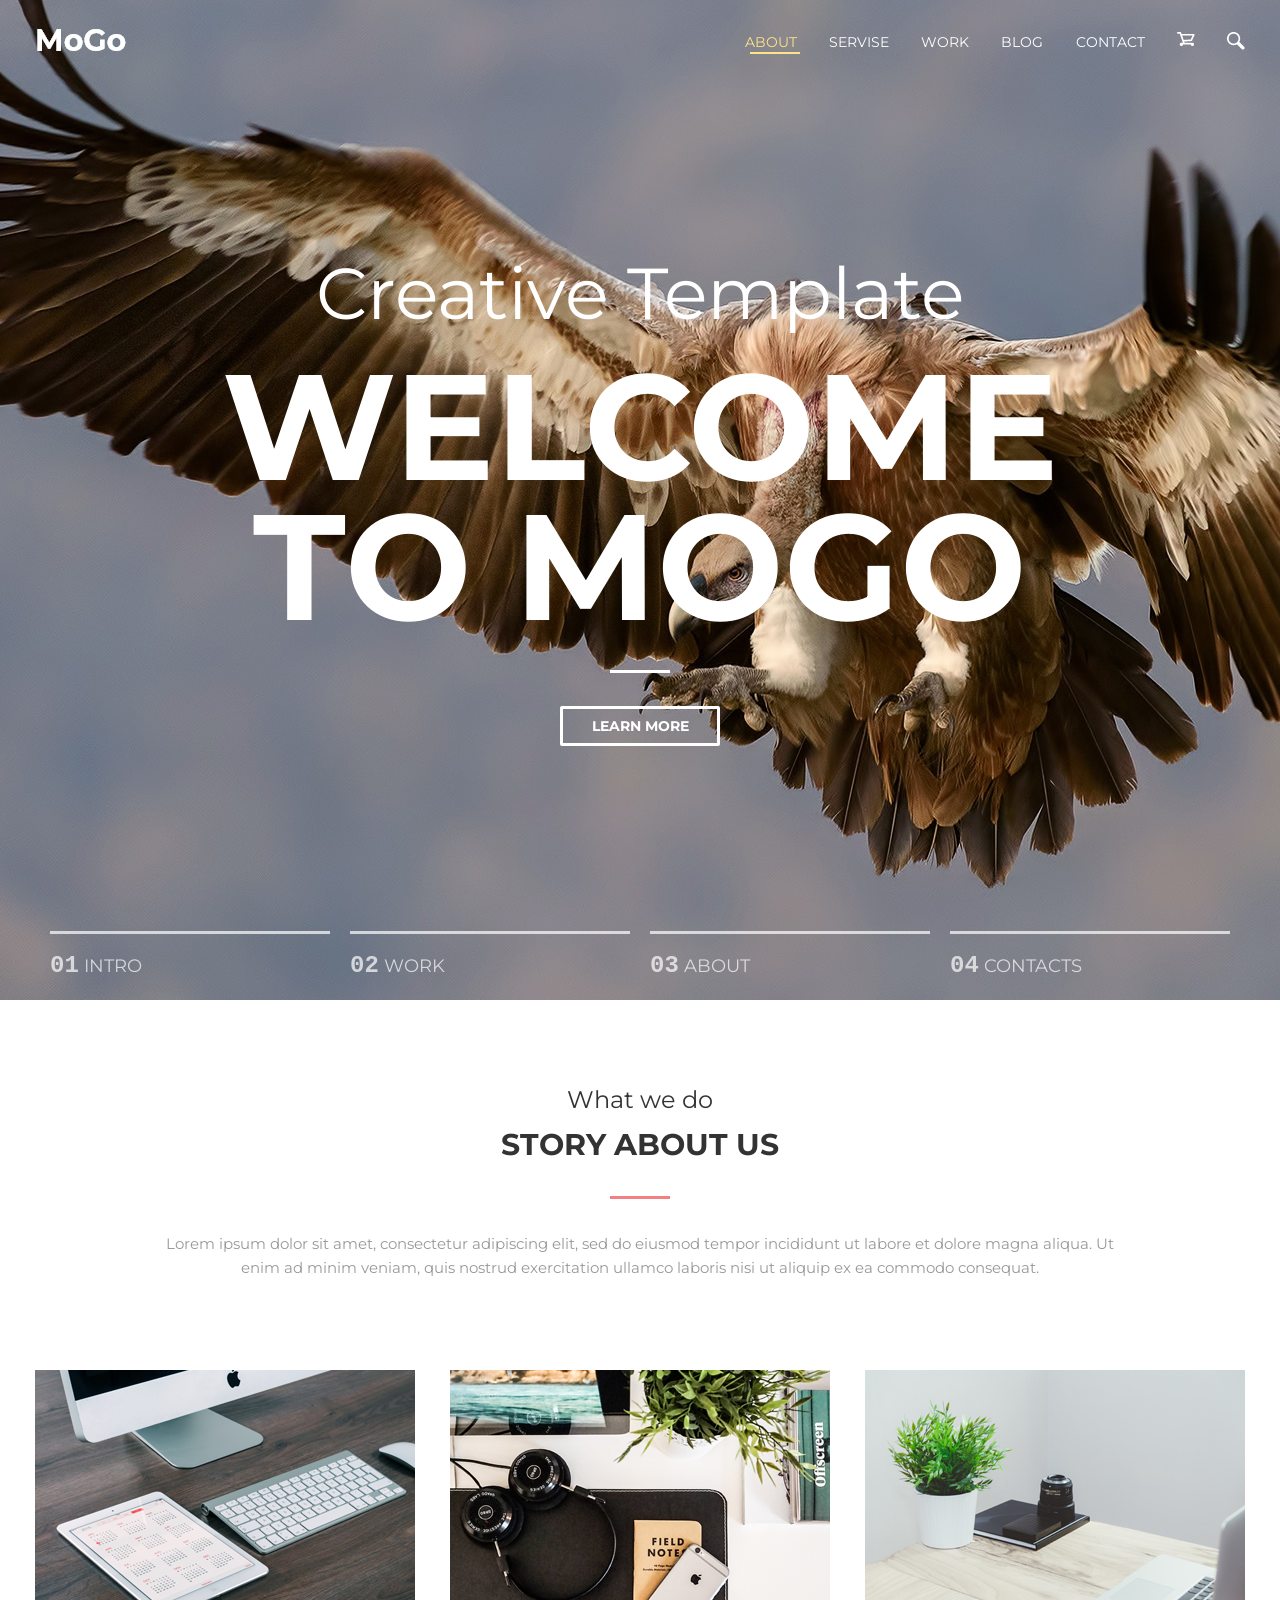
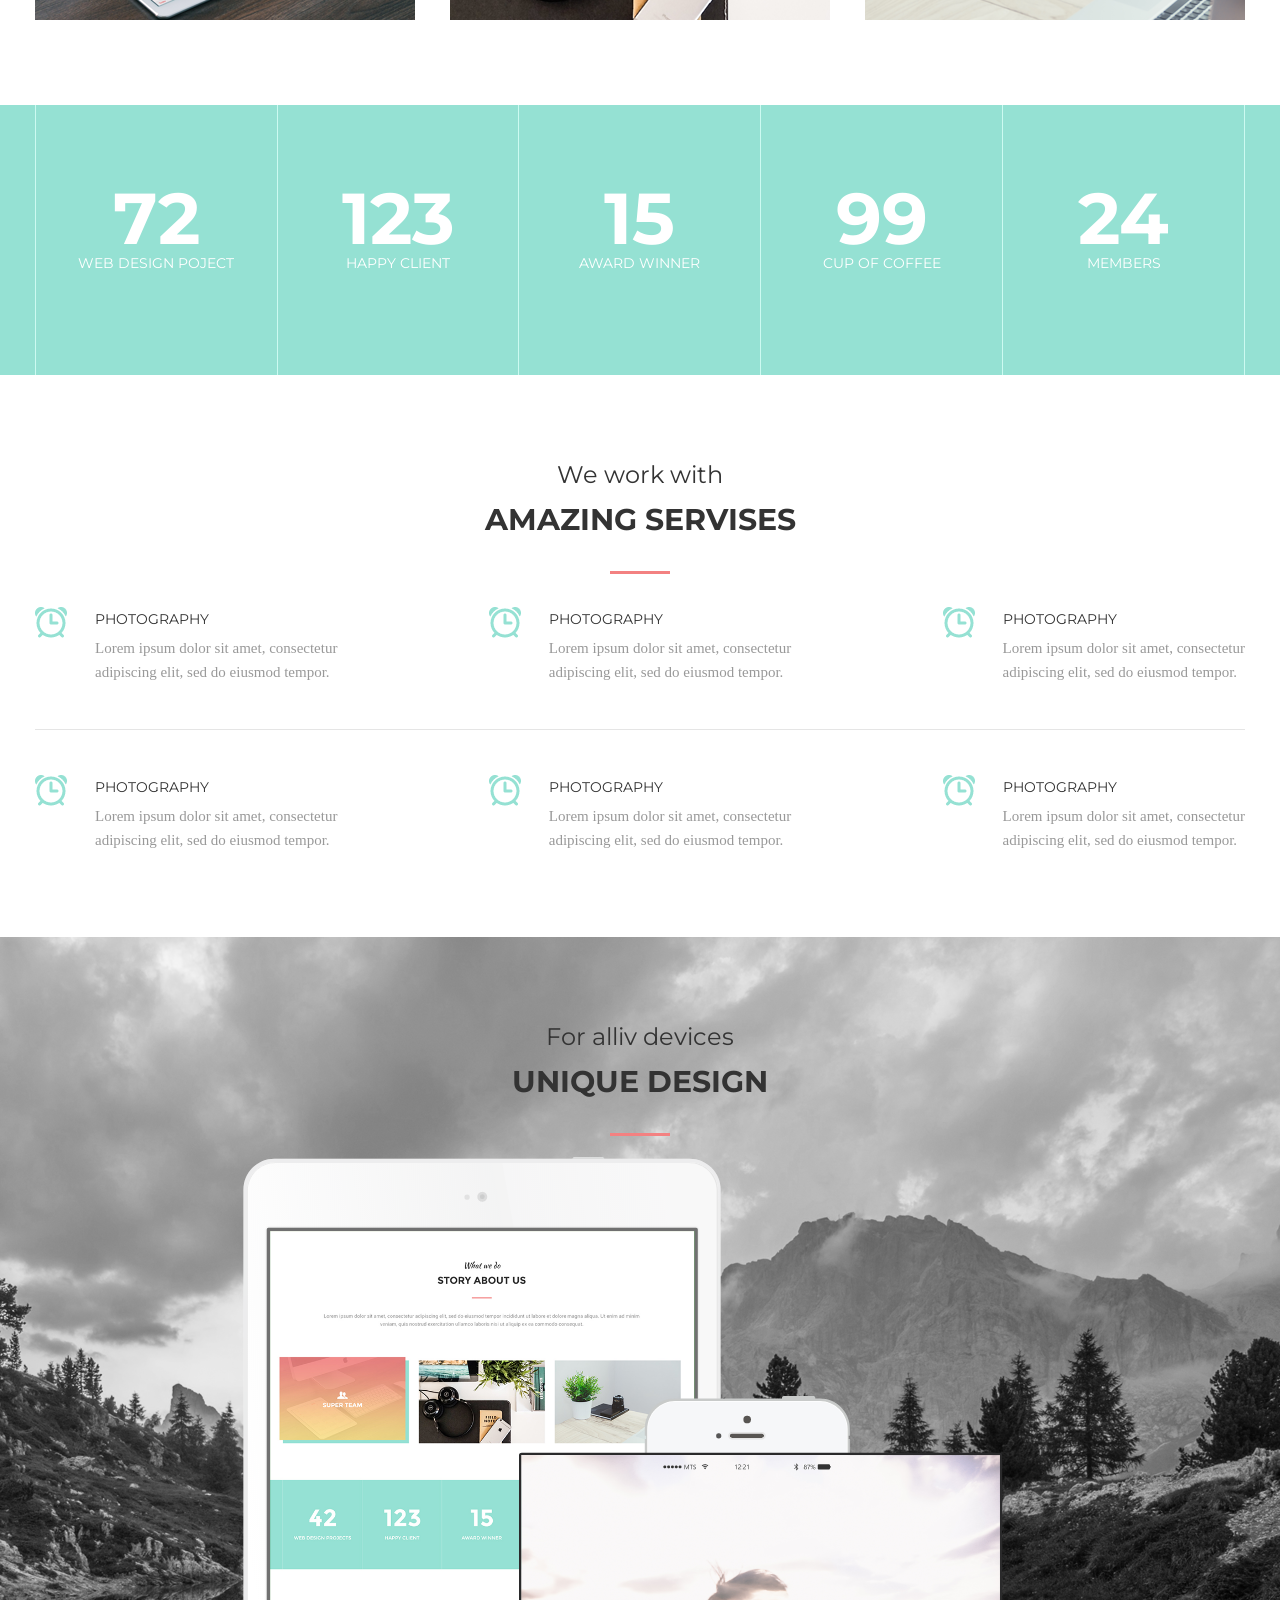
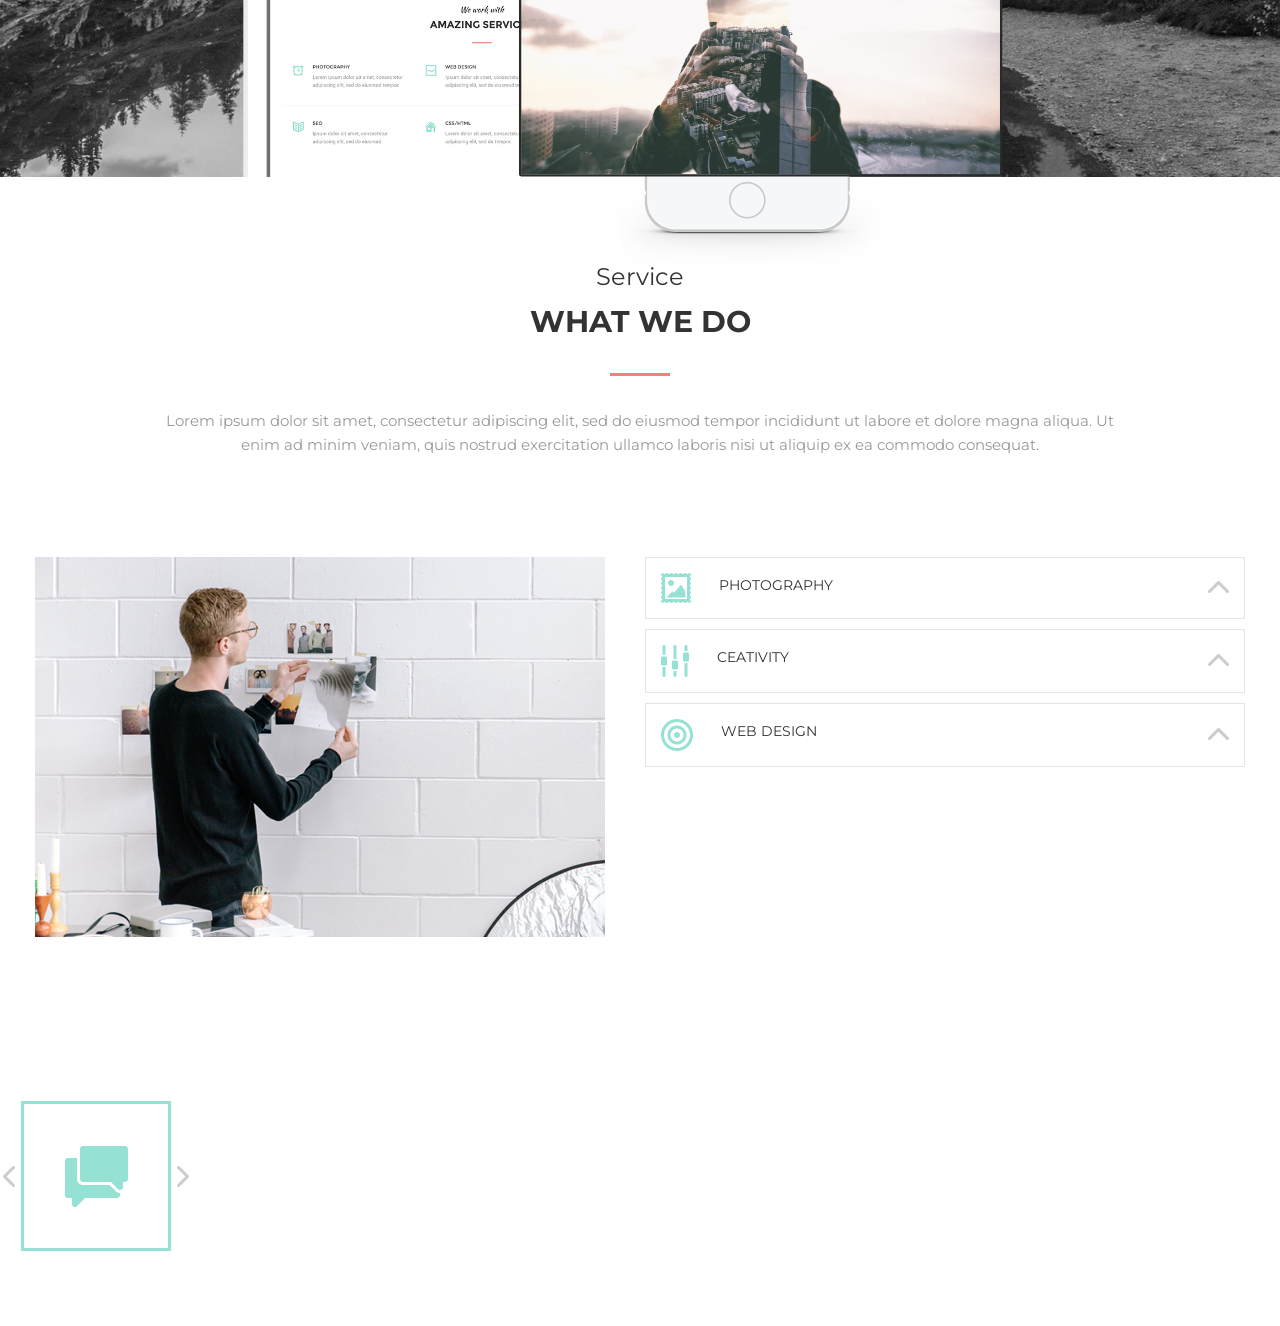
==== index.html @ 5d53e72b "service, quote" ====
<!DOCTYPE html>
<html lang="en">
<head>
    <meta charset="UTF-8">
    <meta http-equiv="X-UA-Compatible" content="IE=edge">
    <meta name="viewport" content="width=device-width, initial-scale=1.0">
    <link rel="preconnect" href="https://fonts.googleapis.com">
    <link rel="preconnect" href="https://fonts.gstatic.com" crossorigin>
    <link href="https://fonts.googleapis.com/css2?family=Kaushan+Script&family=Montserrat:wght@400;500;700&family=Roboto&display=swap" rel="stylesheet">
    <link rel="stylesheet" href=".//css/style.css">
    <title>MoGo</title>
</head>
<body>
    <div class="welcome">
        <header class="welcome__header">
            <div class="welcome__logo"><img src=".//img/MoGo.png" alt="logo"></div>
                <nav class="welcome__nav">
                    <ul class="welcome__nav-list">
                        <li><a class="list-item list-item_activ" href="#">About</a></li>
                        <li><a class="list-item list-item_hover" href="#">Servise</a></li>
                        <li><a class="list-item list-item_hover" href="#">Work</a></li>
                        <li><a class="list-item list-item_hover" href="#">Blog</a></li>
                        <li><a class="list-item list-item_hover" href="#">contact</a></li>
                        <li class="list-item list-item_hover"><a href="#"><img src=".//img/SHOPPING CART.png" alt=""></a></li>
                        <li class="list-item list-item_hover"><a href="#"><img src=".//img/MAGNIFYING GLASS.png" alt=""></a></li>
                    </ul>    
                 </nav>
        </header>
        <div class="welcome__center-item">
            <h1 class="welcome-header welcome-header_lil">Creative Template</h1>
            <h2 class="welcome-header welcome-header_big">Welcome<br> To MoGo</h2>
            <div class="strip"></div>
            <button class="welcome__button">Learn More</button>
        </div>
        <div class="welcome__menu">
            <div class="welcome__menu-item">
                <div class="welcome__menu-inner"><div class="welcome__menu_activ"></div></div>
                <p class="welcome-text"><samp>01</samp> intro</p>
            </div>
            <div class="welcome__menu-item">
                <div class="welcome__menu-inner"><div class="welcome__menu_activ"></div></div>
                <p class="welcome-text"><samp>02</samp> work</p>
            </div>
            <div class="welcome__menu-item">
                <div class="welcome__menu-inner"><div class="welcome__menu_activ"></div></div>
                <p class="welcome-text"><samp>03</samp> about</p>
            </div>
            <div class="welcome__menu-item">
                <div class="welcome__menu-inner"><div class="welcome__menu_activ"></div></div>
                <p class="welcome-text"><samp>04</samp> contacts</p>
            </div>
    
        </div>
    </div>

    <main class="main">
        <div class="main__container">
            <div class="main__item">
                <div class="main__heading">
                    <h3 class="main__heading-small">What we do</h3>
                    <h4 class="main__heading-big">Story About us</h4>
                    <div class="strip main__heading-strip"></div>
                    <p class="main__heading-text">Lorem ipsum dolor sit amet, consectetur adipiscing elit, sed do eiusmod tempor incididunt ut labore et dolore magna aliqua. Ut enim ad minim
                         veniam, quis nostrud exercitation ullamco laboris nisi ut aliquip ex ea commodo consequat. </p>
                </div>

                <div class="main__team">
                    <div class="main__team-fone">
                        <div class="main_team-img">
                            <img src=".//img/Rectangle 6.png" alt="">
                            <div class="main_team-inner">
                                <img src=".//img/USERS.png" alt="">
                                <p class="main_team-text">super team</p>
                            </div>
                        </div>
                    </div>
                    <div class="main__team-fone">
                        <div class="main_team-img">
                            <img src=".//img/2.png" alt="">
                            <div class="main_team-inner">
                                <img src=".//img/USERS.png" alt="">
                                <p class="main_team-text">super team</p>
                            </div>
                        </div>
                    </div>
                    <div class="main__team-fone">
                        <div class="main_team-img">
                            <img src=".//img/3.png" alt="">
                            <div class="main_team-inner">
                                <img src=".//img/USERS.png" alt="">
                                <p class="main_team-text">super team</p>
                            </div>
                        </div>
                    </div>
                </div>
            </div><!-- main__item --> 
        </div><!-- main__container --> 

        <div class="main__numbers">
            <div class="main__container main__container_size-p">
                <div class="main__item-num">
                    <div class="main__item-inner">
                        <p class="main__item-text"><span>72</span><br>
                            Web design poject
                        </p>
                    </div>
                    <div class="main__item-inner">
                        <p class="main__item-text"><span>123</span><br>
                            HAPPY CLIENT
                        </p>
                    </div>
                    <div class="main__item-inner">
                        <p class="main__item-text"><span>15</span><br>
                            AWARD WINNER
                        </p>
                    </div>
                    <div class="main__item-inner">
                        <p class="main__item-text"><span>99</span><br>
                            CUP OF COFFEE
                        </p>
                    </div>
                    <div class="main__item-inner">
                        <p class="main__item-text"><span>24</span><br>
                            MEMBERS
                        </p>
                    </div>
                </div>
            </div><!-- main__container -->
        </div><!-- main__numbers -->

        <div class="main__container">
            <div class="main__item">
                <div class="main__heading">
                    <h3 class="main__heading-small">We work with</h3>
                    <h4 class="main__heading-big">Amazing Servises</h4>
                    <div class="strip main__heading-strip"></div>
                </div>
                <div class="main__amazing">
                    <div class="main__amazing-item">
                        <div class="main__amazing-inner">
                            <img class="main__img-text" src=".//img/ALARM.png" alt="">
                            <div class="main__amazing-inner-block">
                                <p class="main__amazing-heading">Photography</p>
                                <p class="main__amazing-text">Lorem ipsum dolor sit amet, consectetur<br>
                                 adipiscing elit, sed do eiusmod tempor.</p>
                            </div>
                        </div>
                        <div class="main__amazing-inner">
                            <img class="main__img-text" src=".//img/ALARM.png" alt="">
                            <div class="main__amazing-inner-block">
                                <p class="main__amazing-heading">Photography</p>
                                <p class="main__amazing-text">Lorem ipsum dolor sit amet, consectetur<br>
                                 adipiscing elit, sed do eiusmod tempor.</p>
                            </div>
                        </div>
                        <div class="main__amazing-inner">
                            <img class="main__img-text" src=".//img/ALARM.png" alt="">
                            <div class="main__amazing-inner-block">
                                <p class="main__amazing-heading">Photography</p>
                                <p class="main__amazing-text">Lorem ipsum dolor sit amet, consectetur<br>
                                 adipiscing elit, sed do eiusmod tempor.</p>
                            </div>
                        </div>
                    </div>
                    <div class="main__amazing-strip"></div>
                    <div class="main__amazing-item">
                        <div class="main__amazing-inner">
                            <img class="main__img-text" src=".//img/ALARM.png" alt="">
                            <div class="main__amazing-inner-block">
                                <p class="main__amazing-heading">Photography</p>
                                <p class="main__amazing-text">Lorem ipsum dolor sit amet, consectetur<br>
                                 adipiscing elit, sed do eiusmod tempor.</p>
                            </div>
                        </div>
                        <div class="main__amazing-inner">
                            <img class="main__img-text" src=".//img/ALARM.png" alt="">
                            <div class="main__amazing-inner-block">
                                <p class="main__amazing-heading">Photography</p>
                                <p class="main__amazing-text">Lorem ipsum dolor sit amet, consectetur<br>
                                 adipiscing elit, sed do eiusmod tempor.</p>
                            </div>
                        </div>
                        <div class="main__amazing-inner">
                            <img class="main__img-text" src=".//img/ALARM.png" alt="">
                            <div class="main__amazing-inner-block">
                                <p class="main__amazing-heading">Photography</p>
                                <p class="main__amazing-text">Lorem ipsum dolor sit amet, consectetur<br>
                                 adipiscing elit, sed do eiusmod tempor.</p>
                            </div>
                        </div>
                    </div>
                </div>

            </div><!-- main__item -->
        </div><!-- main__container -->

        <div class="main__item main__item_unique-fone">
            <div class="main__heading">
                <h3 class="main__heading-small">For alliv devices</h3>
                <h4 class="main__heading-big">unique design</h4>
                <div class="strip main__heading-strip"></div>
            </div>
            <img class="display" src=".//img/display bg 768x1024.png" alt="">
            <img class="display" src=".//img/White.png" alt="">
        </div>

        <div class="main__container">
            <div class="main__item">
                <div class="main__heading">
                    <h3 class="main__heading-small">Service</h3>
                    <h4 class="main__heading-big">What We Do</h4>
                    <div class="strip main__heading-strip"></div>
                    <p class="main__heading-text">Lorem ipsum dolor sit amet, consectetur adipiscing elit, sed do eiusmod tempor incididunt ut labore et dolore magna aliqua. Ut enim ad minim
                         veniam, quis nostrud exercitation ullamco laboris nisi ut aliquip ex ea commodo consequat. </p>
                </div>

                <div class="main__service">
                    <div class="main__service-img"><img src=".//img/Rectangle 8.png" alt=""></div>
                    <div class="main__service-content">
                        <div class="main__service-item">
                            <div class="main__service-inner">
                                <img class="main__img-text" src=".//img/PICTURE-sky.png" alt="">
                                <p class="main__amazing-heading main__amazing-heading_no-margin">Photography</p>
                            </div>
                            <div class="main__arrow main__arrow-service"><img src=".//img/ARROW - DOWN.png" alt=""></div>
                        </div>

                        <div class="main__service-item">
                            <div class="main__service-inner">
                                <img class="main__img-text" src=".//img/EQUALIZER.png" alt="">
                                <p class="main__amazing-heading main__amazing-heading_no-margin">Ceativity</p>
                            </div>
                            <div class="main__arrow main__arrow-service"><img src=".//img/ARROW - DOWN.png" alt=""></div>
                        </div>

                        <div class="main__service-item">
                            <div class="main__service-inner">
                                <img class="main__img-text" src=".//img/BULLSEYE.png" alt="">
                                <p class="main__amazing-heading main__amazing-heading_no-margin">web design</p>
                            </div>
                            <div class="main__arrow main__arrow-service"><img src=".//img/ARROW - DOWN.png" alt=""></div>
                        </div>
                    </div>
                </div>

            </div><!-- main__item -->
        </div><!-- main__container -->

        <div class="main__quote">
            <div class="main__quote-content">
                <div class="main__arrow main__arrow_content"><img src=".//img/ARROW - DOWN.png" alt=""></div>
                <div class="main__quote-img"><img class="main__img-inner" src=".//img/SPEECH 4.png" alt=""></div>
                <div class="main__quote-text">
                    <p></p>
                    
                </div>
                <div class="main__arrow main__arrow_content"><img src=".//img/ARROW - DOWN.png" alt=""></div>
            </div>
        </div>
    </main>
    
</body>
</html>
---- css/style.css ----
*,
*::after,
*::before{
    box-sizing: border-box;
}

body{
    max-width: 1600px;
    margin: 0 auto;
    font-size: 15px;
    color: #999999;
}

p{
    font-family: 'Roboto' sans-serif;
    font-size: 15px;
    line-height: 24px;
    color: #999999;
    margin: 0;
    padding: 0;
}


/*welcome
************/
.welcome{
    width: 100%;
    height: 1000px;

    padding-top: 22px;
    padding-bottom: 22px;
    background: url(../img/picture.png) no-repeat center;

    display: flex;
    justify-content: space-between;
    flex-direction: column;
    align-items: center;
}


/*header
************/
.welcome__header{
    min-width: 1210px;
    display: flex;
    justify-content: space-between;
    align-items: center;
}

.welcome__nav{
    max-width: 605px;
    display: flex;
    justify-content: space-between;
    align-items: center;
}

.welcome__nav-list{
    font-family: 'Montserrat', sans-serif;
    width: 500px;
    display: flex;
    justify-content: space-between;
    list-style-type: none;
    padding: 0;
    margin: 0;
}

.list-item{
    color: white;
    text-decoration: none;
    font-size: 14px;
    font-weight: 400;

    display: inline;
    text-transform: uppercase;

    transition: 0.2s linear;
}

.list-item_activ{
    color: #FCE38A;
    position: relative;
    transition: 0.2s linear;
}
.list-item_activ::after{
    content: "";
    width: 50px;
    height: 2px;
    background-color: #FCE38A;
    position: absolute;
    top: 110%;
    right: -5%;
}

.list-item_hover:hover{
    opacity: 0.5;
}

/*center-item
************/

.welcome__center-item{
    width: 100%;
    display: flex;
    align-items: center;
    flex-direction: column;

    font-family: 'Montserrat', sans-serif;
    color: white;
    text-align: center;
}

.welcome-header{ 
    margin: 0;
    padding-bottom: 20px;
}

.welcome-header_lil{
    font-size: 72px;
    font-weight: 400;
}

.welcome-header_big{
    font-size: 150px;
    font-weight: bold;
    text-transform: uppercase;
    line-height: 140px;
    padding: 0;
}

.strip{
    background-color: #fff;
    width: 60px;
    height: 3px;
    margin: 0 auto;
    margin-top: 33px;
    margin-bottom: 33px;
}

.welcome__button{
    width: 160px;
    height: 40px;

    font-family: 'Montserrat', sans-serif;
    color: white;
    text-transform: uppercase;
    font-size: 14px;
    font-weight: bold;

    background: none;
    border: 3px #fff solid;
    border-radius: 2px;
    cursor: pointer;

    transition: 0.2s linear;
}

.welcome__button:hover{
    color: black;
    border-color: black;
}

.welcome__menu{
    max-width: 1210px;
    display: flex;
    justify-content: space-between;
}

.welcome__menu-item{
    display: flex;
    flex-direction: column;
    opacity: 0.7;
    margin-right: 20px;
    cursor: pointer;

    transition: 0.2s linear;
}

.welcome__menu-item:last-child{
    margin: 0;
}

.welcome__menu-item:hover{
    opacity: 1;
}

.welcome__menu-item:hover .welcome__menu_activ{
    opacity: 1;
}

.welcome__menu-inner{
    width: 280px;
    height: 3px;
    background-color: #fff;
}

.welcome__menu_activ{
    width: 70px;
    height: 100%;
    background-color: #F38181;
    opacity: 0;
}

.welcome-text{
    color: white;
    font-family: 'Montserrat', sans-serif;
    text-transform: uppercase;
    font-size: 18px;
    padding-top: 20px;
}

.welcome-text samp{
    font-size: 24px;
    font-weight: bold;
}

/*main
************/

.main{
    width: 100%;
}

.main__container{
    max-width: 1210px;
    height: 100%;
    margin: 0 auto;
    padding-top: 85px;
    padding-bottom: 85px;
}

/*about us
************/

.main__item{
    width: 100%;
    display: flex;
    flex-direction: column;
    align-items: center;
}


/*main__heading
************/
.main__heading{
    color: #333333;
    font-family: 'Montserrat', sans-serif;

    max-width: 960px;
    text-align: center;
}

.main__heading-small{
    font-size: 24px;
    font-weight: 400;
    margin: 0;
    padding-bottom: 12px;
}

.main__heading-big{
    font-size: 30px;
    font-weight: bold;
    text-transform: uppercase;
    margin: 0;
 
}

.main__heading-strip{
    background-color: #F38181;
}

.main__heading-text{
    font-family: 'Roboto' sans-serif;
    color: #999999;
}

.main__amazing-heading{
    color: #333333;
    text-transform: uppercase;

}

/*team
************/

.main__team{
    width: 100%;
    display: flex;
    justify-content: space-between;
    padding-top: 90px;
}

.main__team-fone{
    width: 380px;
    height: 250px;
    background-color: #95E1D3;
}

.main__team-fone:hover .main_team-img{
    transform: translate(-5px, -5px);
}

.main__team-fone:hover .main_team-inner{
    opacity: 1;
}

.main_team-img{
    position: relative;
    transition: 0.2s linear;
}

.main_team-inner{
    display: flex;
    flex-direction: column;
    align-items: center;
    text-align: center;
    position: absolute;
    top: 42%;
    right: 36%;
    opacity: 0;
}

.main_team-text{
    font-family: 'Montserrat', sans-serif;
    color: #fff;
    text-transform: uppercase;
    font-size: 18px;
    font-weight: bold;
    padding-top: 5px;
}

/*numbers
************/

.main__container_size-p{
    padding: 0;
}

.main__numbers{
    width: 100%;
    background-color: #95E1D3;
    height: 270px;
}

.main__item-num{
    width: 100%;
    height: 100%;
    display: flex;
}

.main__item-inner{
    border-right: 1px #ccfaf1 solid;
    background-color: #95E1D3;
    border-top: none;
    border-bottom: none;
    width: 100%;
}

.main__item-inner:first-child{
    border-left: 1px #ccfaf1 solid;
}

.main__item-inner{
    display: flex;
    align-items: center;
    justify-content: center;
    transition: 0.2s linear;
}

.main__item-inner:hover{
    transform: translateY(10px);
}

.main__item-text{
    font-size: 14px;
    font-weight: 400;
    color: #fff;
    text-transform: uppercase;
    font-family: 'Montserrat', sans-serif;
    text-align: center;
}

.main__item-text span{
    font-weight: bold;
    font-size: 72px;
}

/*amazing
************/

.main__amazing{
    width: 100%;
    display: flex;
    flex-direction: column;
    justify-content: center;
}

.main__amazing-item{
    width: 100%;
    display: flex;
    justify-content: space-between;

}

.main__amazing-inner{
    display: flex;
    justify-content: space-between;
    align-items: start;
}

.main__amazing-strip{
    width: 100%;
    height: 1px;
    background-color: #E5E5E5;
    margin-top: 45px;
    margin-bottom: 45px;
}

.main__amazing-inner-block{
    display: flex;
    flex-direction: column;
}

.main__img-text{
    display: block;
    margin-right: 28px;
}

.main__amazing-heading{
    font-family: 'Montserrat', sans-serif;
    font-size: 14px;
    font-weight: 400;
    padding-bottom: 5px;
}

/*unique
************/

.main__item_unique-fone{
    width: 100%;
    height: 840px;
    padding-top: 85px;

    justify-content: space-between;

    background: url(..//img/Rectangle\ 21.png) no-repeat center;
    position: relative;
}

.display{
    display: block;
    position: absolute;
    top: 220px;
    right: 538px;
}

.display:last-child{
    top: 459px;
    right: 277px;
}

/*service
************/

.main__service{
    width: 100%;
    display: flex;
    justify-content: space-between;
    margin-top: 100px;
}

.main__service-content{
    display: flex;
    flex-direction: column;
}

.main__service-item{
    width: 600px;
    display: flex;
    justify-content: space-between;
    align-items: center;
    padding: 15px;

    border: 1px #E5E5E5 solid;
    margin-bottom: 10px;
}

.main__service-inner{
    display: flex;

}

.main__amazing-heading_no-margin{
    margin: 0;
    padding: 0;
}

.main__arrow{
    cursor: pointer;
    transition: 0.3s linear;
}

.main__arrow-service:hover{
    transform: rotateZ(180deg);
}

.main__quote-img{
    display: flex;
    align-items: center;
    justify-content: center;

    width: 150px;
    height: 150px;
    border: 3px #95E1D3 solid;
}

/*quote
************/

.main__quote{
    width: 100%;
    padding-top: 75px;
    padding-bottom: 75px;
}

.main__quote-content{
    margin: 0 auto;
    display: flex;
    
    align-items: center;
}

.main__arrow_content{
    transform: rotateZ(270deg);
}

.main__arrow_content:last-child{
    transform: rotateZ(90deg);
}


@media(max-width: 1225px){

    .welcome__header{
        min-width: 900px;
    }

    .welcome__menu{
        flex-wrap: wrap;
    }
    .welcome__menu-item, .welcome__menu-item:last-child{
        margin: 0 auto;
        padding-top: 20px;
    }
}
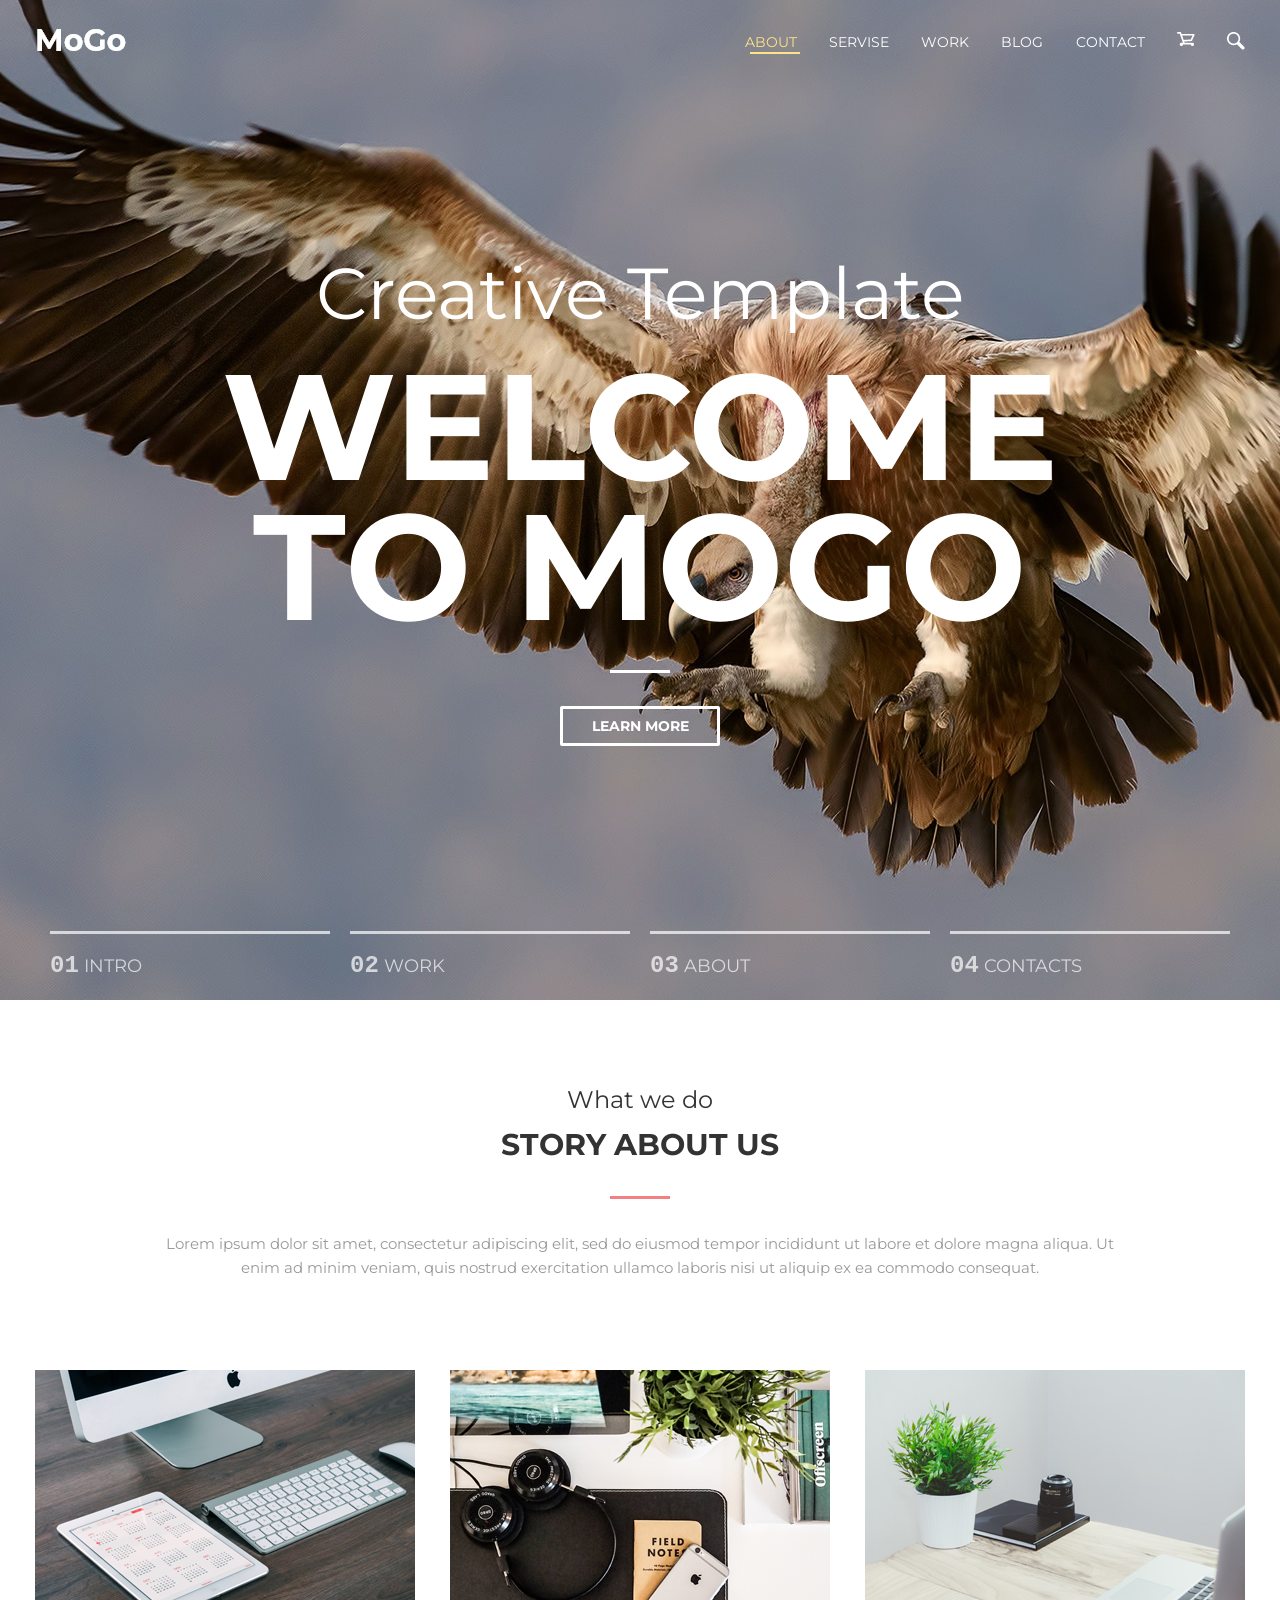
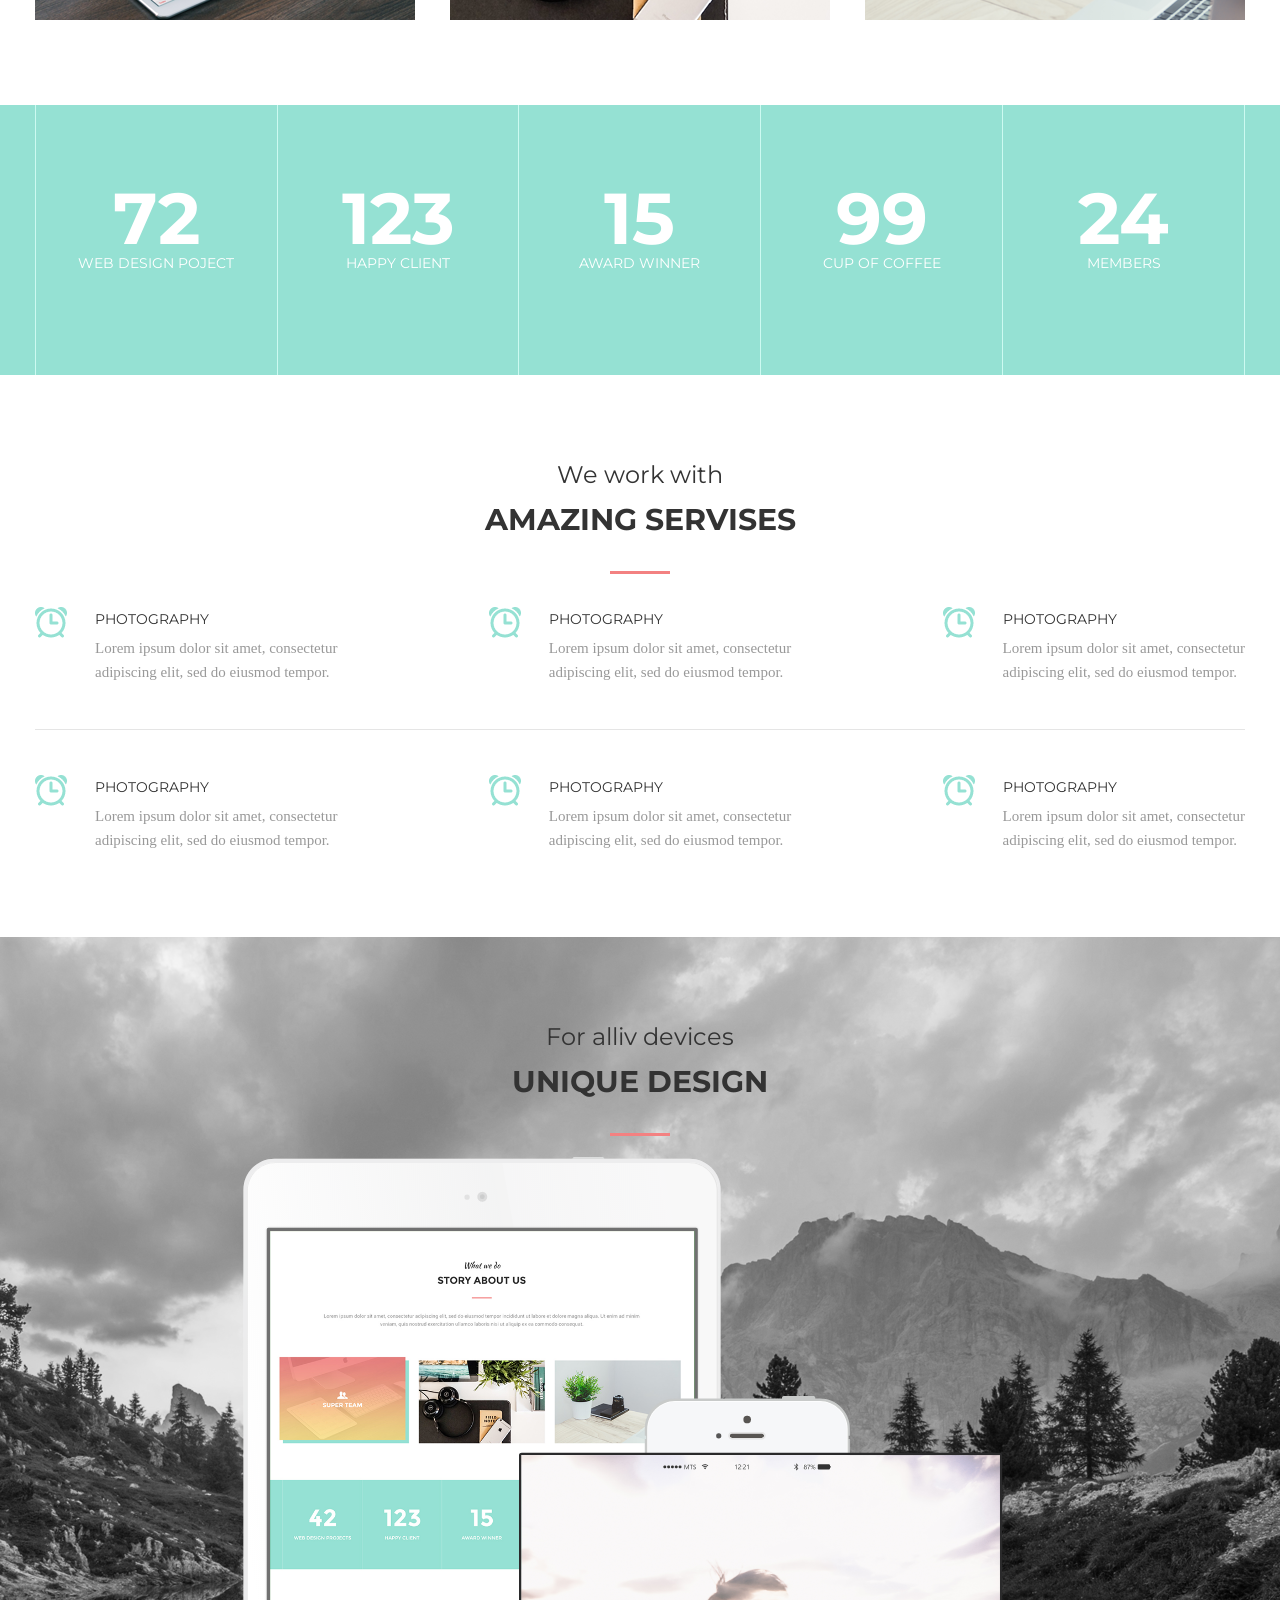
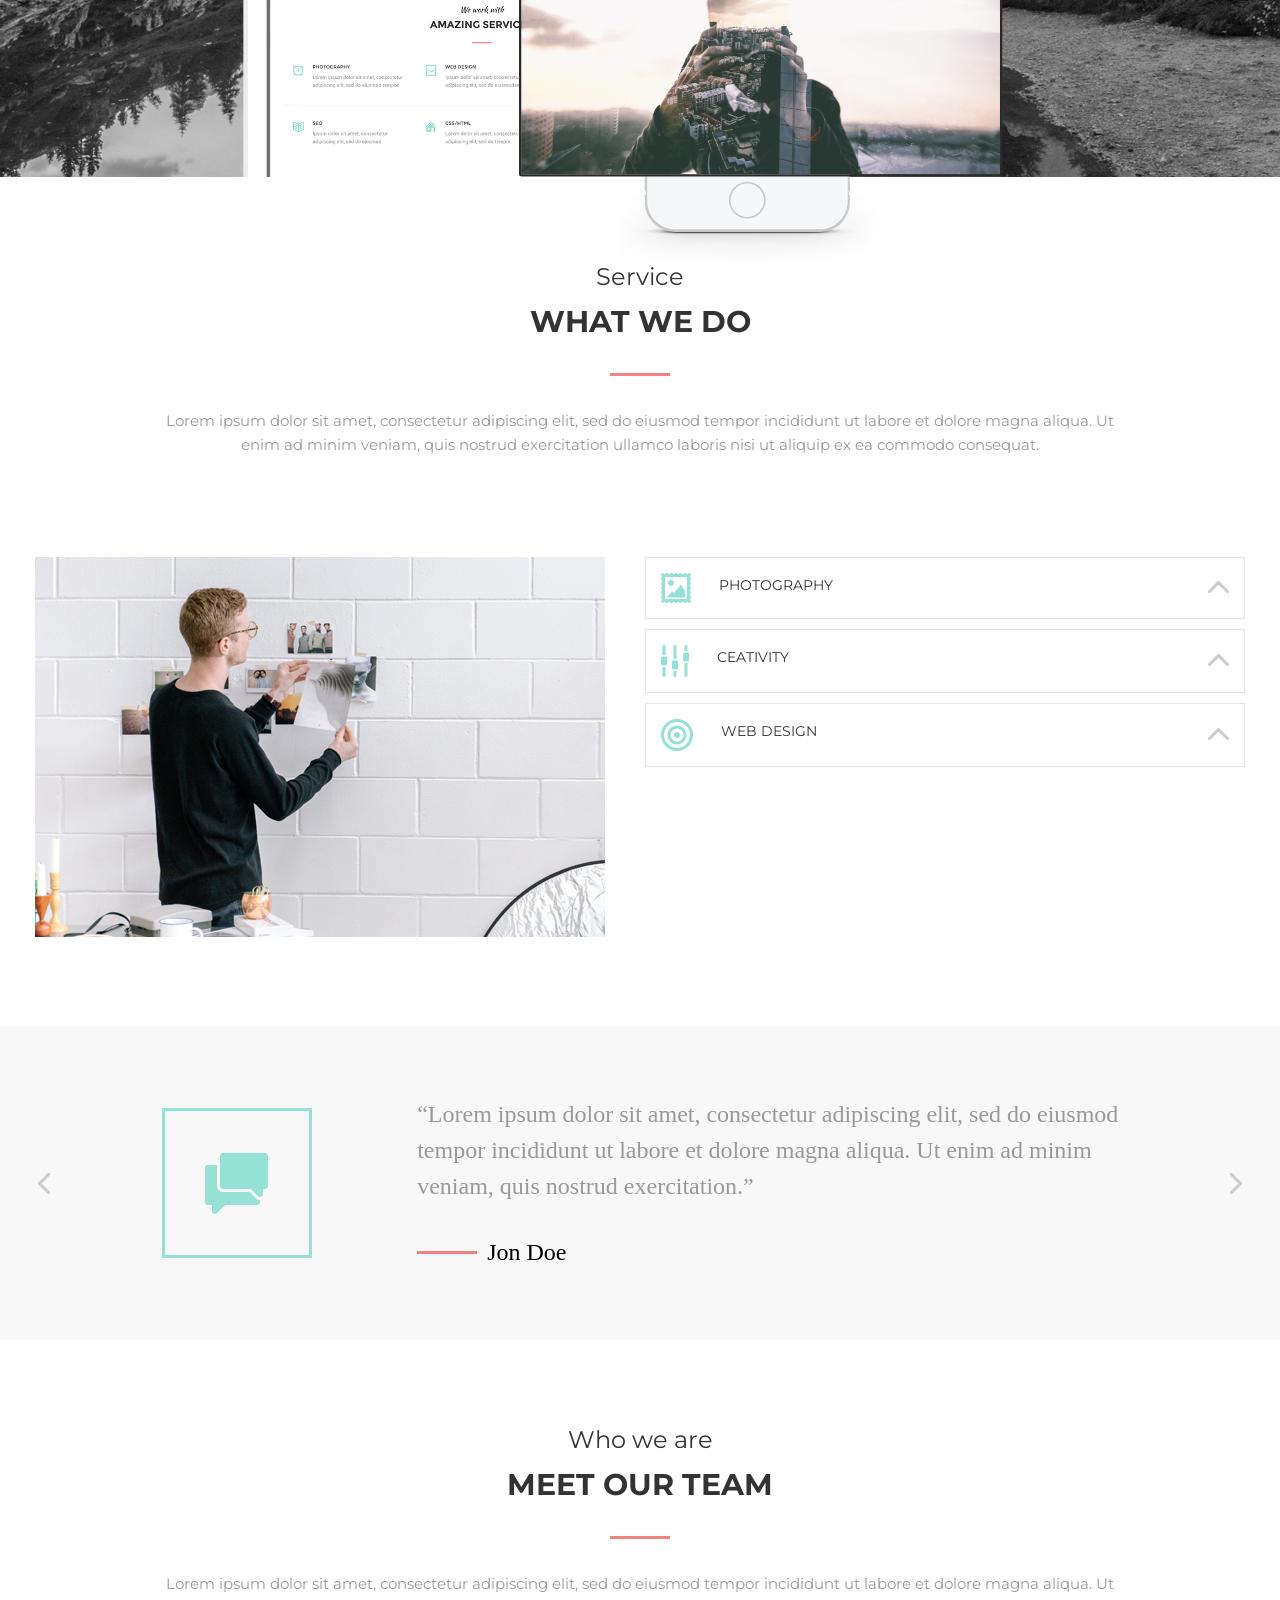
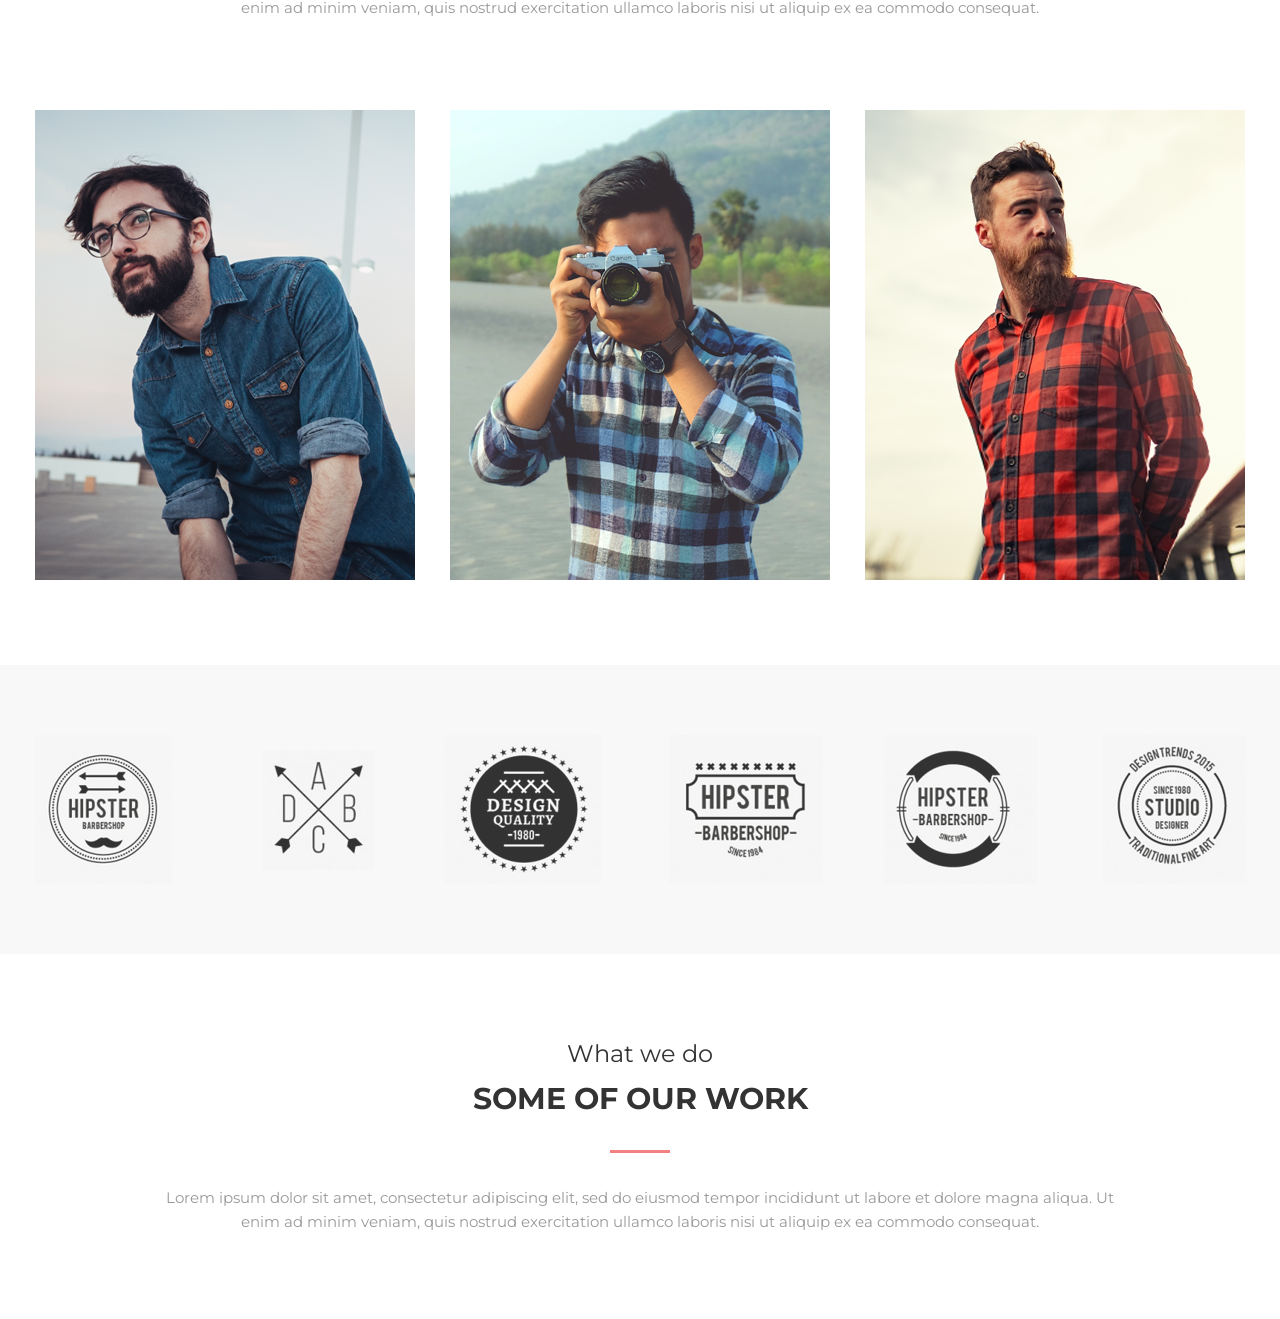
==== commit 7bf500fe: "Добавил  главную страницу" ====
--- a/index.html
+++ b/index.html
@@ -251,12 +251,87 @@
                 <div class="main__arrow main__arrow_content"><img src=".//img/ARROW - DOWN.png" alt=""></div>
                 <div class="main__quote-img"><img class="main__img-inner" src=".//img/SPEECH 4.png" alt=""></div>
                 <div class="main__quote-text">
-                    <p></p>
-                    
+                    <p>“Lorem ipsum dolor sit amet, consectetur adipiscing elit, sed do eiusmod<br>
+                         tempor incididunt ut labore et dolore magna aliqua. Ut enim ad minim<br>
+                          veniam, quis nostrud exercitation.”</p>
+
+                    <div class="main__quote-autor">
+                        <div class="strip strip__quote_position"></div>
+                        <div class="autor"><p class="autor">Jon Doe</p></div>
+                    </div>
                 </div>
                 <div class="main__arrow main__arrow_content"><img src=".//img/ARROW - DOWN.png" alt=""></div>
-            </div>
-        </div>
+                
+            </div>
+        </div>
+
+        <div class="main__container">
+            <div class="main__item">
+                <div class="main__heading">
+                    <h3 class="main__heading-small">Who we are</h3>
+                    <h4 class="main__heading-big">MEET OUR TEAM</h4>
+                    <div class="strip main__heading-strip"></div>
+                    <p class="main__heading-text">Lorem ipsum dolor sit amet, consectetur adipiscing elit, sed do eiusmod tempor incididunt ut labore et dolore magna aliqua. Ut enim ad minim
+                         veniam, quis nostrud exercitation ullamco laboris nisi ut aliquip ex ea commodo consequat. </p>
+                </div>
+                <div class="main__team">
+                    <div class="main__team-fone main__team-fone_size-h">
+                        <div class="main_team-img">
+                            <img src=".//img/Rectangle 14.png" alt="">
+                            <div class="main_team-inner main_team-inner_position">
+                                <div class="main_team-item"><img src=".//img/facebook.png" alt=""></div>
+                                <div class="main_team-item"><img src=".//img/twitter.png" alt=""></div>
+                                <div class="main_team-item"><img src=".//img/pinterest.png" alt=""></div>
+                                <div class="main_team-item"><img src=".//img/instagram.png" alt=""></div>
+                            </div>
+                        </div>
+                    </div>
+                    <div class="main__team-fone main__team-fone_size-h">
+                        <div class="main_team-img">
+                            <img src=".//img/Rectangle 15.png" alt="">
+                            <div class="main_team-inner main_team-inner_position">
+                                <div class="main_team-item"><img src=".//img/facebook.png" alt=""></div>
+                                <div class="main_team-item"><img src=".//img/twitter.png" alt=""></div>
+                                <div class="main_team-item"><img src=".//img/pinterest.png" alt=""></div>
+                                <div class="main_team-item"><img src=".//img/instagram.png" alt=""></div>
+                            </div>
+                        </div>
+                    </div>
+                    <div class="main__team-fone main__team-fone_size-h">
+                        <div class="main_team-img">
+                            <img src=".//img/Rectangle 16.png" alt="">
+                            <div class="main_team-inner main_team-inner_position">
+                                <div class="main_team-item"><img src=".//img/facebook.png" alt=""></div>
+                                <div class="main_team-item"><img src=".//img/twitter.png" alt=""></div>
+                                <div class="main_team-item"><img src=".//img/pinterest.png" alt=""></div>
+                                <div class="main_team-item"><img src=".//img/instagram.png" alt=""></div>
+                            </div>
+                        </div>
+                    </div>
+                </div>
+            </div>
+        </div>
+
+        <div class="main__quote">
+            <div class="main__quote-content">
+                <img src=".//img/Layer 25.png" alt="">
+            </div>
+        </div>
+
+        <div class="main__container">
+            <div class="main__item">
+                <div class="main__heading">
+                    <h3 class="main__heading-small">What we do</h3>
+                    <h4 class="main__heading-big">SOME OF OUR WORK</h4>
+                    <div class="strip main__heading-strip"></div>
+                    <p class="main__heading-text">Lorem ipsum dolor sit amet, consectetur adipiscing elit, sed do eiusmod tempor incididunt ut labore et dolore magna aliqua. Ut enim ad minim
+                         veniam, quis nostrud exercitation ullamco laboris nisi ut aliquip ex ea commodo consequat. </p>
+                </div>
+            </div>
+        </div>
+
+        <div class="maim__our-work"></div>
+
     </main>
     
 </body>
--- a/css/style.css
+++ b/css/style.css
@@ -518,15 +518,52 @@
 
 .main__quote{
     width: 100%;
-    padding-top: 75px;
-    padding-bottom: 75px;
+    padding-top: 70px;
+    padding-bottom: 70px;
+
+    background-color: #F8F8F8;
 }
 
 .main__quote-content{
+    max-width: 1210px;
     margin: 0 auto;
     display: flex;
     
     align-items: center;
+    justify-content: space-between;
+}
+
+.main__quote-text{
+    display: flex;
+    flex-direction: column;
+    align-items: start;
+    justify-content: space-between;
+}
+
+.main__quote-text p{
+    font-family: 'Roboto' sans-serif;
+    font-size: 24px;
+    line-height: 36px;
+    
+}
+
+.main__quote-autor{
+    display: flex;
+    align-items: center;
+    margin-top: 30px;
+}
+
+.strip__quote_position{
+    margin: 0;
+    margin-right: 10px;
+    background-color: #F38181;
+}
+
+.autor{
+    font-family: 'Roboto' sans-serif;
+    font-size: 24px;
+    line-height: 28.8px;
+    color: black;
 }
 
 .main__arrow_content{
@@ -535,6 +572,43 @@
 
 .main__arrow_content:last-child{
     transform: rotateZ(90deg);
+}
+
+
+
+/*OUR TEAM
+************/
+
+.main__team-fone_size-h{
+    height: 470px;
+}
+
+.main_team-inner_position{
+    flex-direction: row;
+    justify-content: center;
+    top: 42%;
+    right: 20%;
+    opacity: 0;
+}
+
+.main_team-item{
+    width: 56px;
+    height: 56px;
+
+    display: flex;
+    align-items: center;
+    justify-content: center;
+
+    background-color: #FCE38A;
+    border: 2px #F38181 solid;
+}
+
+/*OUR WORK
+************/
+
+.maim__our-work{
+    width: 100%;
+    display: flex;
 }
 
 
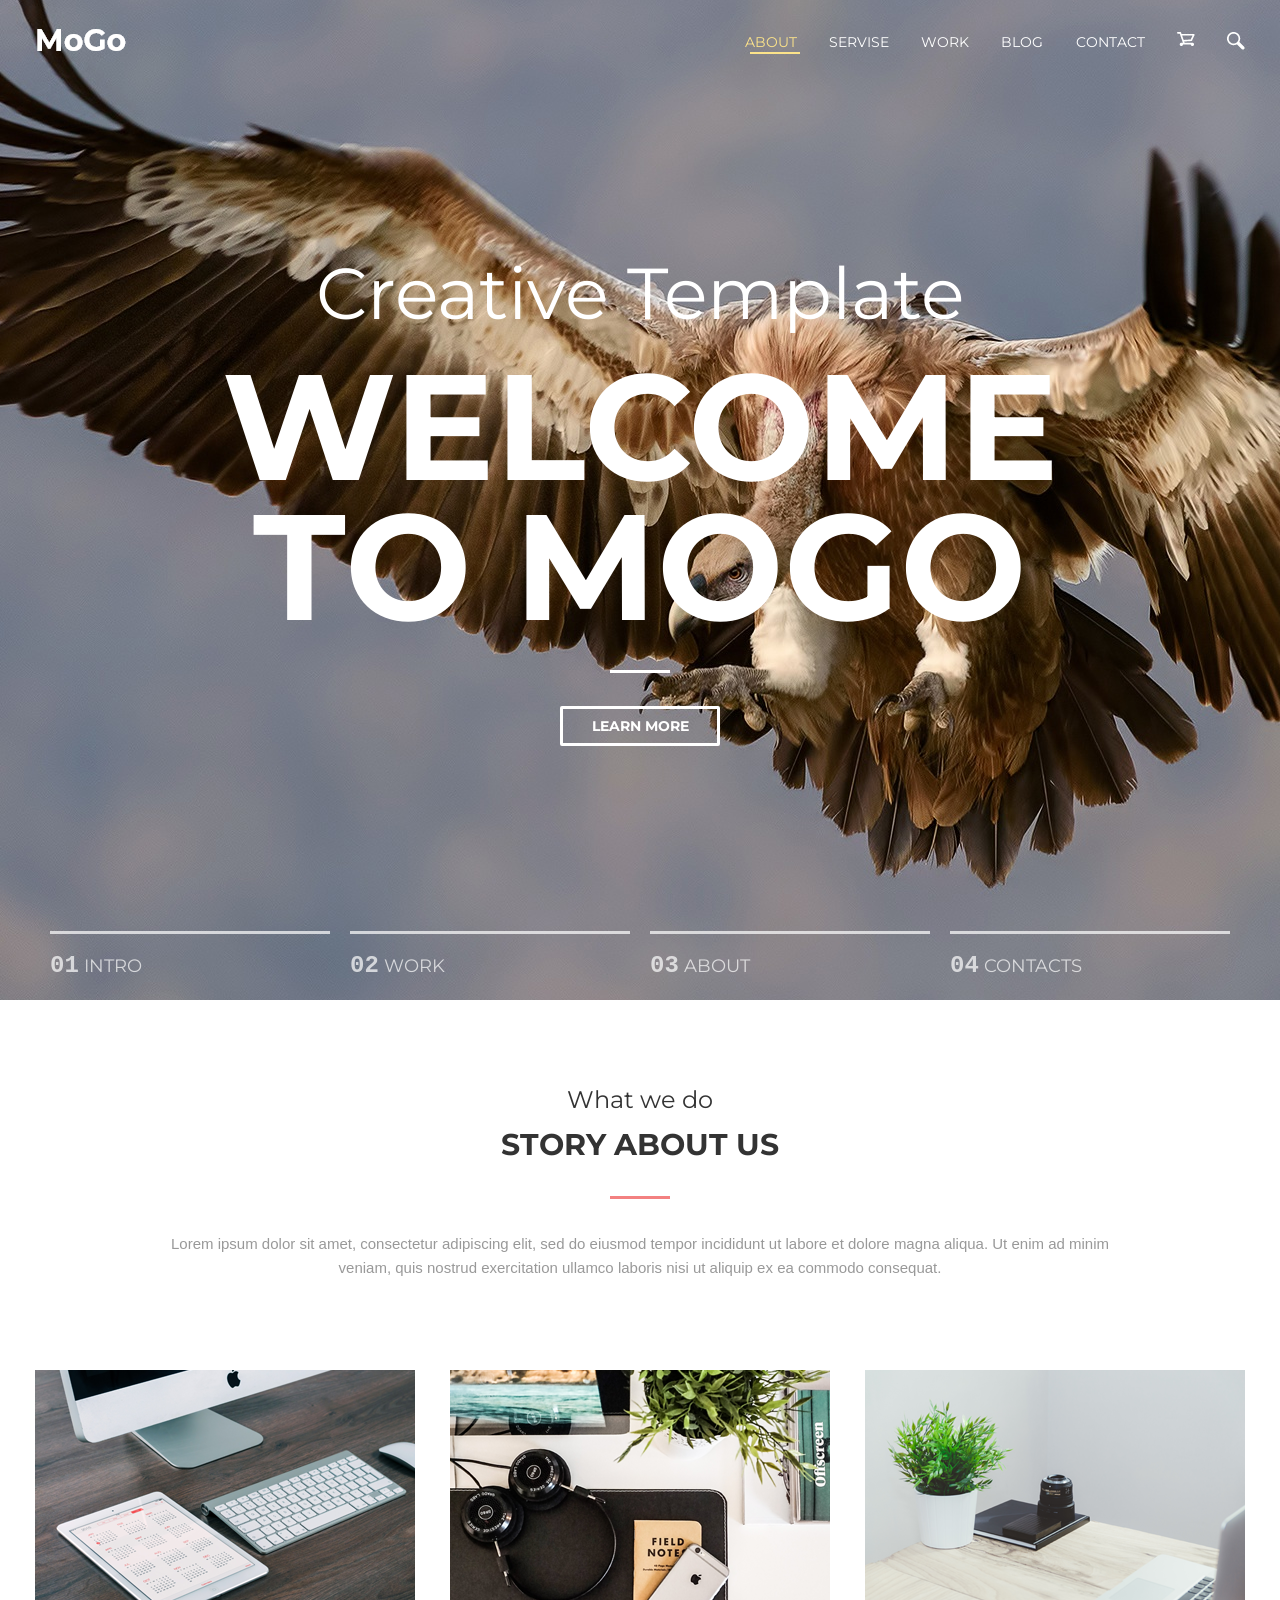
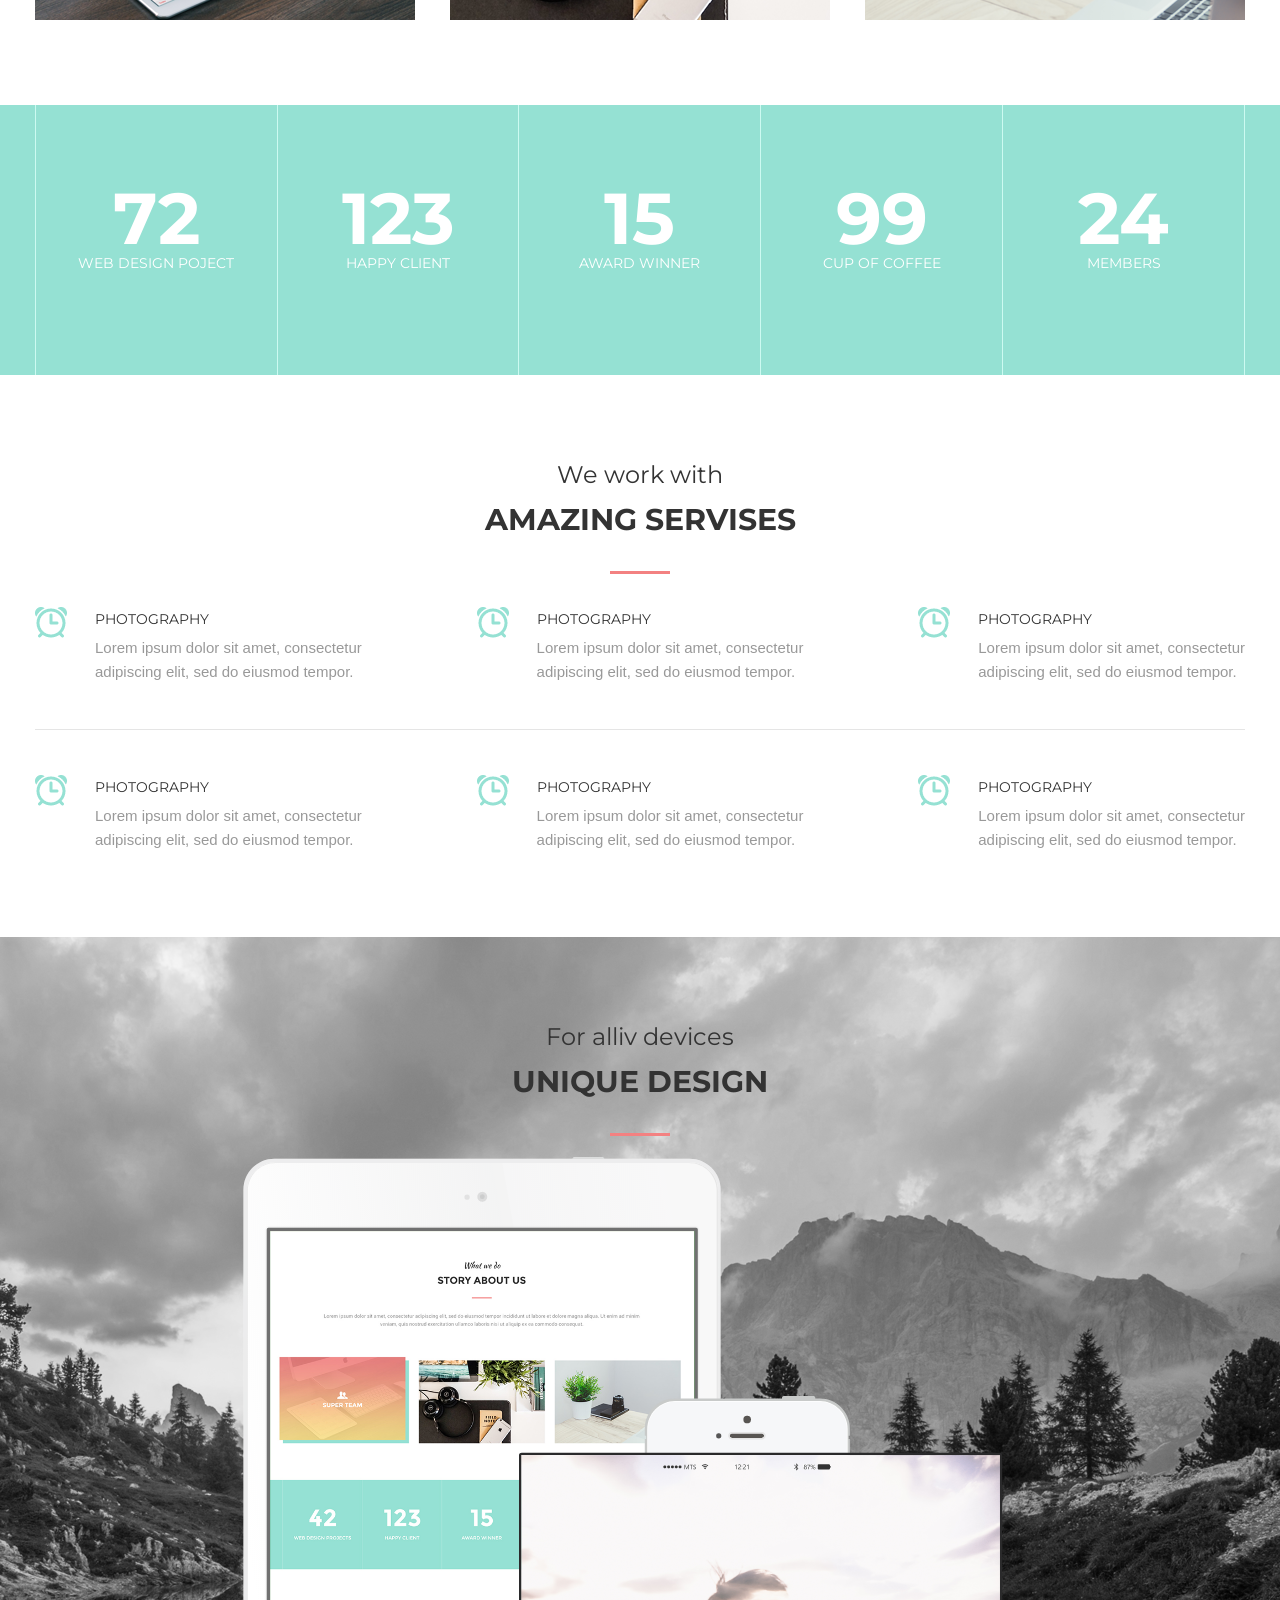
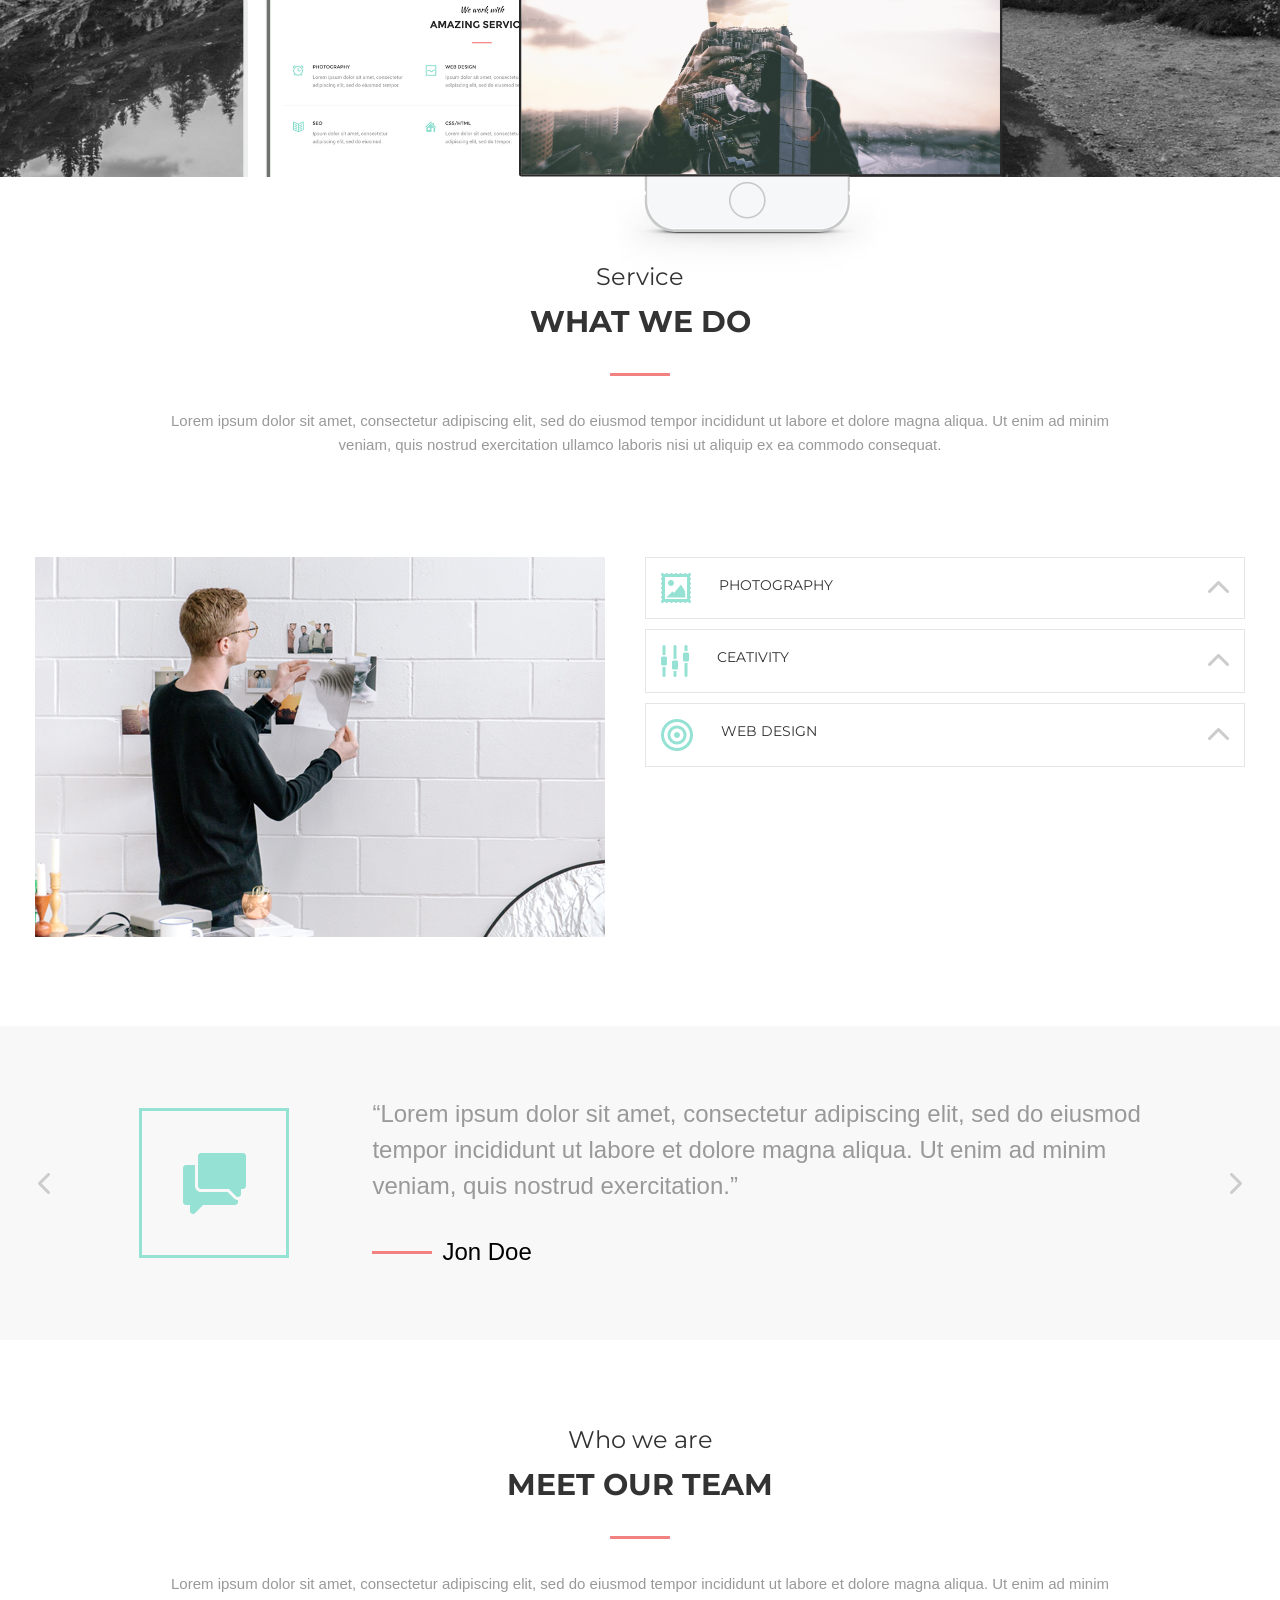
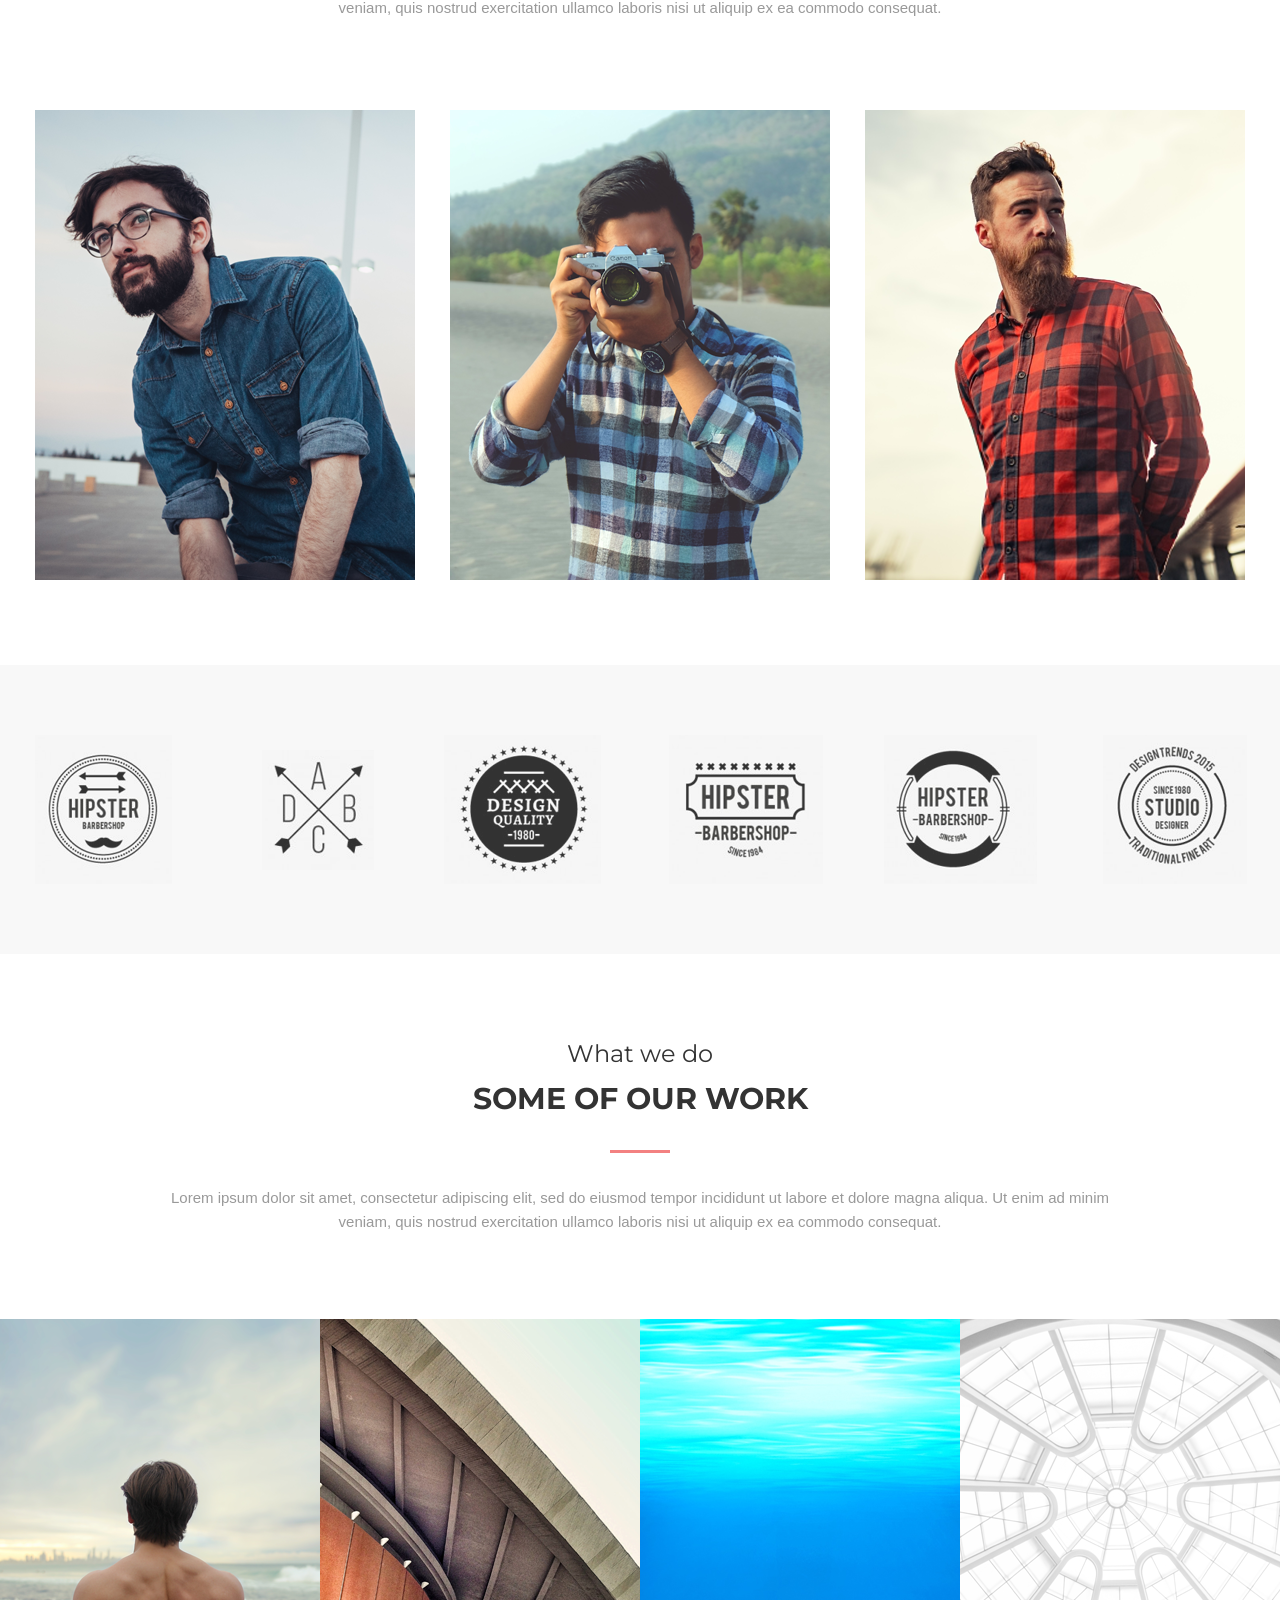
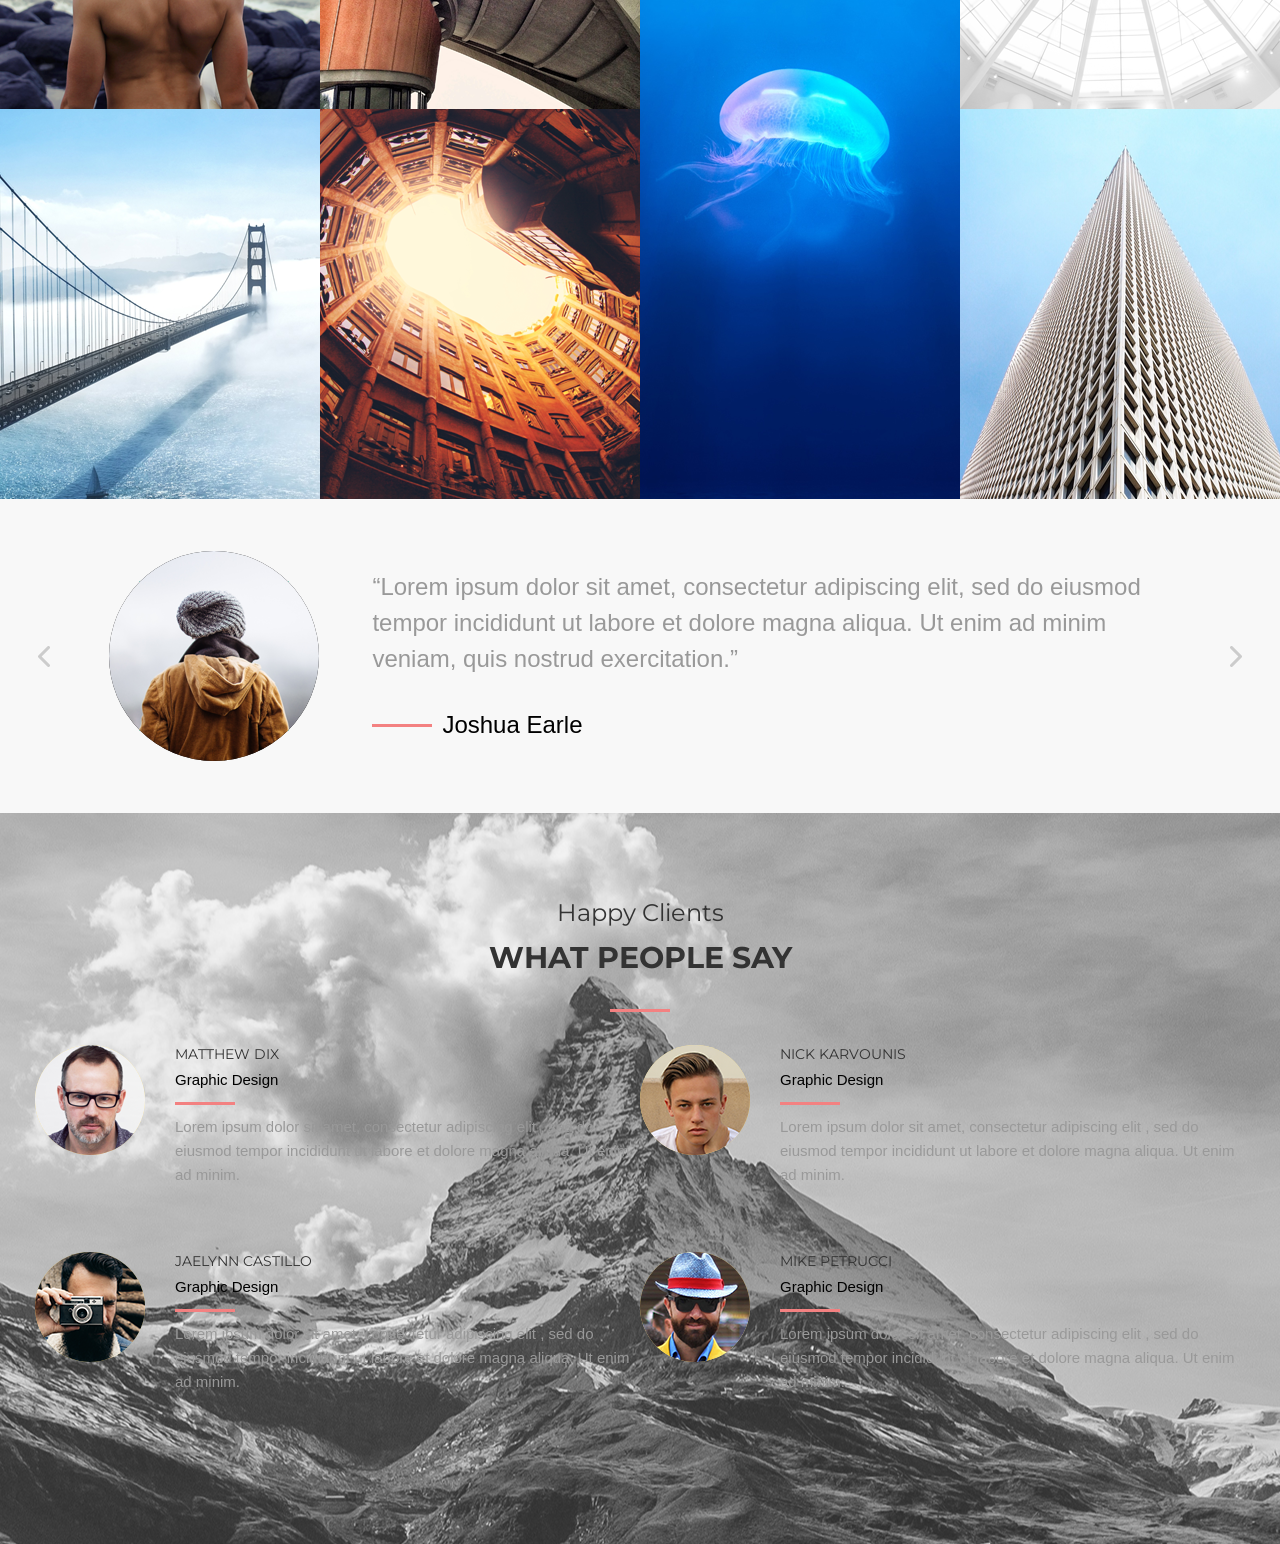
==== commit 7b1804ac: "доработка тела" ====
--- a/index.html
+++ b/index.html
@@ -308,9 +308,9 @@
                             </div>
                         </div>
                     </div>
-                </div>
-            </div>
-        </div>
+                </div> <!-- main__team-->
+            </div><!-- main__item -->
+        </div><!-- main__container -->
 
         <div class="main__quote">
             <div class="main__quote-content">
@@ -330,8 +330,191 @@
             </div>
         </div>
 
-        <div class="maim__our-work"></div>
-
+        <div class="maim__our-work">
+            <div class="maim__our-item">
+                <div class="main__our-inner">
+                    <div class="main__our-inner_hover">
+                        <div class="main__our-inner_img main__our-inner_img-1">
+                            <div class="main__description-foto">
+                                <img class="maim__photo" src=".//img/PICTURE-sky.png" alt="">
+                                <p class="maim__photo-text">CREATIVELY DESIGNED</p>
+                                <p class="maim__photo-heading">Lorem ipsum dolor sit</p>
+                            </div>
+                        </div>
+                        
+                    </div>
+                </div>
+                <div class="main__our-inner">
+                    <div class="main__our-inner_hover">
+                        <div class="main__our-inner_img main__our-inner_img-2">
+                            <div class="main__description-foto">
+                                <img class="maim__photo" src=".//img/PICTURE-sky.png" alt="">
+                                <p class="maim__photo-text">CREATIVELY DESIGNED</p>
+                                <p class="maim__photo-heading">Lorem ipsum dolor sit</p>
+                            </div>
+                        </div>
+                    </div>
+                </div>
+                <div class="main__our-inner">
+                    <div class="main__our-inner_hover">
+                        <div class="main__our-inner_img main__our-inner_img-3">
+                            <div class="main__description-foto">
+                                <img class="maim__photo" src=".//img/PICTURE-sky.png" alt="">
+                                <p class="maim__photo-text">CREATIVELY DESIGNED</p>
+                                <p class="maim__photo-heading">Lorem ipsum dolor sit</p>
+                            </div>
+                        </div>
+                    </div>
+                </div>
+                <div class="main__our-inner">
+                    <div class="main__our-inner_hover">
+                        <div class="main__our-inner_img main__our-inner_img-4">
+                            <div class="main__description-foto">
+                                <img class="maim__photo" src=".//img/PICTURE-sky.png" alt="">
+                                <p class="maim__photo-text">CREATIVELY DESIGNED</p>
+                                <p class="maim__photo-heading">Lorem ipsum dolor sit</p>
+                            </div>
+                        </div>
+                    </div>
+                </div>
+            </div><!-- maim__our-item -->
+            <div class="maim__our-item">
+                <div class="main__our-inner main__our-inner_size-h">
+                    <div class="main__our-inner_hover">
+                        <div class="main__our-inner_img main__our-inner_img-5">
+                            <div class="main__description-foto">
+                                <img class="maim__photo" src=".//img/PICTURE-sky.png" alt="">
+                                <p class="maim__photo-text">CREATIVELY DESIGNED</p>
+                                <p class="maim__photo-heading">Lorem ipsum dolor sit</p>
+                            </div>
+                        </div>
+                    </div>
+                </div>
+                <div class="main__our-inner_colum">
+                    <div class="main__our-inner main__our-inner_positiom">
+                        <div class="main__our-inner_hover">
+                            <div class="main__our-inner_img main__our-inner_img-6">
+                                <div class="main__description-foto">
+                                    <img class="maim__photo" src=".//img/PICTURE-sky.png" alt="">
+                                    <p class="maim__photo-text">CREATIVELY DESIGNED</p>
+                                    <p class="maim__photo-heading">Lorem ipsum dolor sit</p>
+                                </div>
+                            </div>
+                        </div>
+                    </div>
+                    <div class=" main__our-inner main__our-inner_positiom">
+                        <div class="main__our-inner_hover">
+                            <div class="main__our-inner_img main__our-inner_img-7">
+                                <div class="main__description-foto">
+                                    <img class="maim__photo" src=".//img/PICTURE-sky.png" alt="">
+                                    <p class="maim__photo-text">CREATIVELY DESIGNED</p>
+                                    <p class="maim__photo-heading">Lorem ipsum dolor sit</p>
+                                </div>
+                            </div>
+                        </div>
+                    </div>
+                </div>
+            </div><!-- maim__our-item -->
+        </div><!-- maim__our-work -->
+
+        <div class="main__quote">
+            <div class="main__quote-content">
+                <div class="main__arrow main__arrow_content"><img src=".//img/ARROW - DOWN.png" alt=""></div>
+                <div class="main__quote-img"><img class="main__img-inner" src=".//img/Ellipse 1.png" alt=""></div>
+                <div class="main__quote-text">
+                    <p>“Lorem ipsum dolor sit amet, consectetur adipiscing elit, sed do eiusmod<br>
+                         tempor incididunt ut labore et dolore magna aliqua. Ut enim ad minim<br>
+                          veniam, quis nostrud exercitation.”</p>
+
+                    <div class="main__quote-autor">
+                        <div class="strip strip__quote_position"></div>
+                        <div class="autor"><p class="autor">Joshua Earle</p></div>
+                    </div>
+                </div>
+                <div class="main__arrow main__arrow_content"><img src=".//img/ARROW - DOWN.png" alt=""></div>
+                
+            </div>
+        </div>
+
+        <div class="main__happy-clients">
+            <div class="main__container">
+                <div class="main__item">
+                    <div class="main__heading">
+                        <h3 class="main__heading-small">Happy Clients</h3>
+                        <h4 class="main__heading-big">WHAT PEOPLE SAY</h4>
+                        <div class="strip main__heading-strip"></div>
+                    </div>
+
+                    <div class="main__clients">
+                        <div class="main__clients-inner">
+                            <img class="main__clients-photo" src=".//img/Ellipse 2.png" alt="">
+                            <div class="main__about-clents">
+                                
+                                <div class="main__quote-text main__quote_size-f">
+                                    <div class="main__amazing-heading">MATTHEW DIX</div>
+                                    <div class="main__quote-autor main__quote-autor_colum">
+                                        
+                                        <div class="autor"><p class="autor">Graphic Design</p></div>
+                                        <div class="strip strip__quote_position strip__quote_sive-m"></div>
+                                    </div>
+                                    <p>Lorem ipsum dolor sit amet, consectetur adipiscing elit
+                                        , sed do eiusmod tempor incididunt ut labore et dolore
+                                         magna aliqua. Ut enim ad minim.</p>
+                                </div>
+                            </div>
+                        </div>
+                        <div class="main__clients-inner">
+                            <img class="main__clients-photo" src=".//img/Ellipse 2 nick.png" alt="">
+                            <div class="main__about-clents">
+                                
+                                <div class="main__quote-text main__quote_size-f">
+                                    <div class="main__amazing-heading">NICK KARVOUNIS</div>
+                                    <div class="main__quote-autor main__quote-autor_colum">
+                                        <div class="autor"><p class="autor">Graphic Design</p></div>
+                                        <div class="strip strip__quote_position strip__quote_sive-m"></div>
+                                    </div>
+                                    <p>Lorem ipsum dolor sit amet, consectetur adipiscing elit
+                                        , sed do eiusmod tempor incididunt ut labore et dolore
+                                         magna aliqua. Ut enim ad minim.</p>
+                                </div>
+                            </div>
+                        </div>
+                        <div class="main__clients-inner">
+                            <img class="main__clients-photo" src=".//img/Ellipse 2 jealy.png" alt="">
+                            <div class="main__about-clents">
+                                
+                                <div class="main__quote-text main__quote_size-f">
+                                    <div class="main__amazing-heading">JAELYNN CASTILLO</div>
+                                    <div class="main__quote-autor main__quote-autor_colum">
+                                        <div class="autor"><p class="autor">Graphic Design</p></div>
+                                        <div class="strip strip__quote_position strip__quote_sive-m"></div>
+                                    </div>
+                                    <p>Lorem ipsum dolor sit amet, consectetur adipiscing elit
+                                        , sed do eiusmod tempor incididunt ut labore et dolore
+                                         magna aliqua. Ut enim ad minim.</p>
+                                </div>
+                            </div>
+                        </div>
+                        <div class="main__clients-inner">
+                            <img class="main__clients-photo" src=".//img/Ellipse 2 mike.png" alt="">
+                            <div class="main__about-clents">
+                                
+                                <div class="main__quote-text main__quote_size-f">
+                                    <div class="main__amazing-heading">MIKE PETRUCCI</div>
+                                    <div class="main__quote-autor main__quote-autor_colum">
+                                        <div class="autor"><p class="autor">Graphic Design</p></div>
+                                        <div class="strip strip__quote_position strip__quote_sive-m"></div>
+                                    </div>
+                                    <p>Lorem ipsum dolor sit amet, consectetur adipiscing elit
+                                        , sed do eiusmod tempor incididunt ut labore et dolore
+                                         magna aliqua. Ut enim ad minim.</p>
+                                </div>
+                            </div>
+                        </div>
+                    </div><!-- main__clients -->
+                </div><!-- main__item -->
+            </div><!-- main__container -->
+        </div><!-- main__happy-clients -->
     </main>
     
 </body>
--- a/css/style.css
+++ b/css/style.css
@@ -12,7 +12,7 @@
 }
 
 p{
-    font-family: 'Roboto' sans-serif;
+    font-family: 'Roboto', sans-serif;
     font-size: 15px;
     line-height: 24px;
     color: #999999;
@@ -541,22 +541,42 @@
 }
 
 .main__quote-text p{
-    font-family: 'Roboto' sans-serif;
+    font-family: 'Roboto', sans-serif;
     font-size: 24px;
     line-height: 36px;
     
 }
 
+.main__quote_size-f p{
+    font-size: 15px;
+    line-height: 24px;
+}
+
+.main__clients-photo{
+    margin-right: 30px;
+}
+
 .main__quote-autor{
     display: flex;
     align-items: center;
     margin-top: 30px;
+}
+
+.main__quote-autor_colum{
+    align-items: start;
+    flex-direction: column;
+    margin: 0;
 }
 
 .strip__quote_position{
     margin: 0;
     margin-right: 10px;
     background-color: #F38181;
+}
+
+.strip__quote_sive-m{
+    margin-top: 10px;
+    margin-bottom: 10px;
 }
 
 .autor{
@@ -610,6 +630,144 @@
     width: 100%;
     display: flex;
 }
+
+.maim__our-item{
+    display: flex;
+    width: 50%;
+    flex-wrap: wrap;
+}
+
+.main__our-inner{
+    width: 50%;
+    height: 390px;
+
+    background-color: #95E1D3;
+}
+
+.main__our-inner_size-h{
+    height: 100%;
+}
+
+.main__our-inner_colum{
+    width: 50%;
+    display: flex;
+    flex-direction: column;
+}
+
+.main__our-inner_positiom{
+    width: 100%;
+}
+
+.main__our-inner:hover .main__our-inner_hover{
+    transform: translate(-5px, -5px);
+}
+
+.main__our-inner_hover:hover .main__our-inner_img{
+    opacity: 0.7;
+}
+
+.main__our-inner_hover:hover .main__description-foto{
+    opacity: 1;
+}
+
+.main__our-inner_hover{
+    width: 100%;
+    height: 100%;
+
+    background-color: #FCE38A;
+
+    transition: 0.2s linear;
+}
+
+.main__our-inner_img{
+    width: 100%;
+    height: 100%;
+    display: flex;
+    align-items: center;
+    justify-content: center;
+    
+    transition: 0.2s linear;
+}
+
+.main__our-inner_img-1{
+    background: url(../img/Clip.png) no-repeat center; 
+}
+
+.main__our-inner_img-2{
+    background: url(../img/Rectangle\ 17\ copy.png) no-repeat center; 
+}
+
+.main__our-inner_img-3{
+    background: url(../img/Rectangle\ 17\ copy\ 2.png) no-repeat center; 
+}
+
+.main__our-inner_img-4{
+    background: url(../img/Rectangle\ 17\ copy\ 211.png) no-repeat center; 
+}
+
+.main__our-inner_img-5{
+    background: url(../img/Rectangle\ 17\ copy\ 3.png) no-repeat center; 
+}
+
+.main__our-inner_img-6{
+    background: url(../img/Rectangle\ 17\ copy\ 4.png) no-repeat center; 
+}
+
+.main__our-inner_img-7{
+    background: url(../img/Rectangle\ 17\ copy\ 422.png) no-repeat center; 
+}
+
+.main__description-foto{
+    display: flex;
+    flex-direction: column;
+    align-items: center;
+    justify-content: center;
+    opacity: 0;
+}
+
+.maim__photo{
+    margin-bottom: 16px;
+}
+
+.maim__photo-text{
+    font-family: 'Montserrat' sans-serif;
+    color: rgb(255, 255, 255);
+    text-transform: uppercase;
+    font-size: 14px;
+}
+.maim__photo-heading{
+    font-family: 'Roboto' sans-serif;
+    color: rgb(255, 255, 255);
+    font-size: 15px;
+}
+
+
+.main__happy-clients{
+    width: 100%;
+    background: url(../img/Rectangle\ 22.png) no-repeat center;
+}
+
+.main__clients{
+    width: 100%;
+    display: flex;
+    flex-wrap: wrap;
+}
+
+.main__clients-inner{
+    width: 50%;
+    display: flex;
+    align-items: start;
+
+    margin-bottom: 65px;
+}
+
+.main__about-clents{
+    display: flex;
+    flex-direction: column;
+
+}
+
+
 
 
 @media(max-width: 1225px){
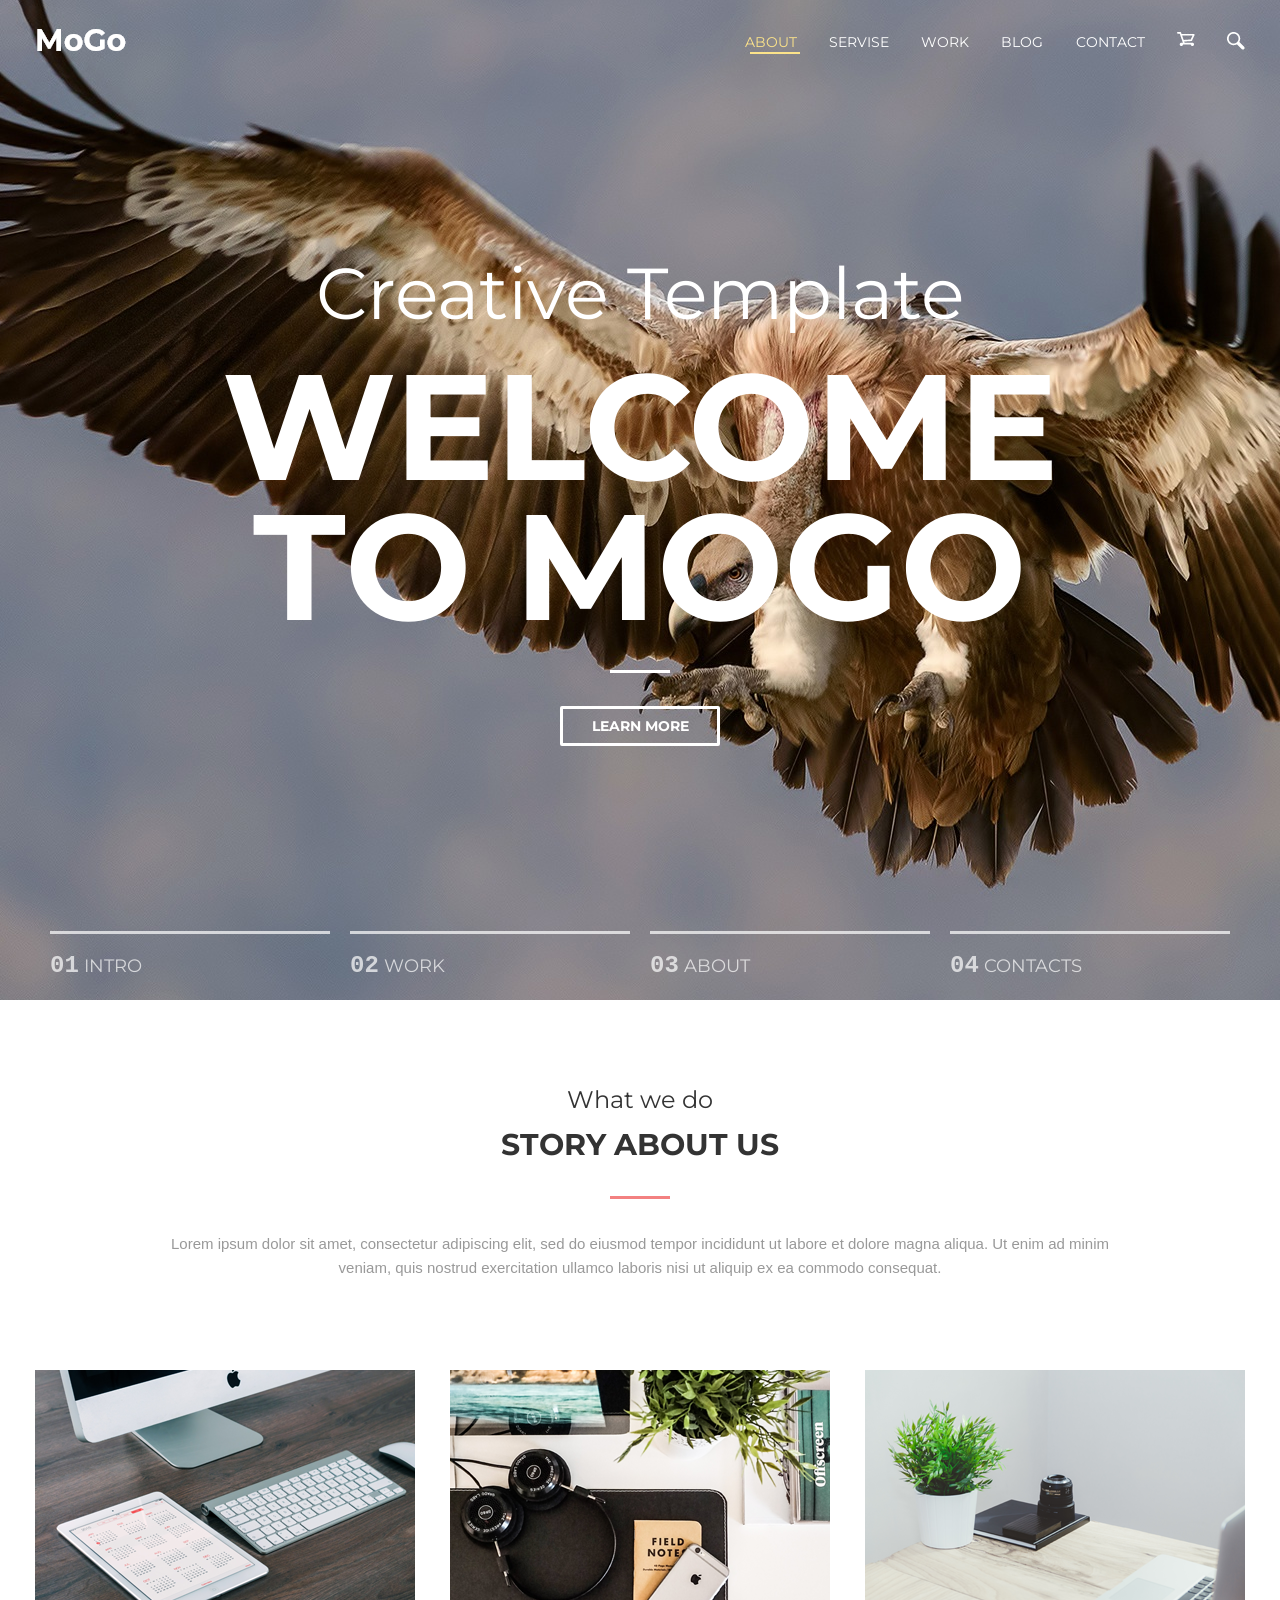
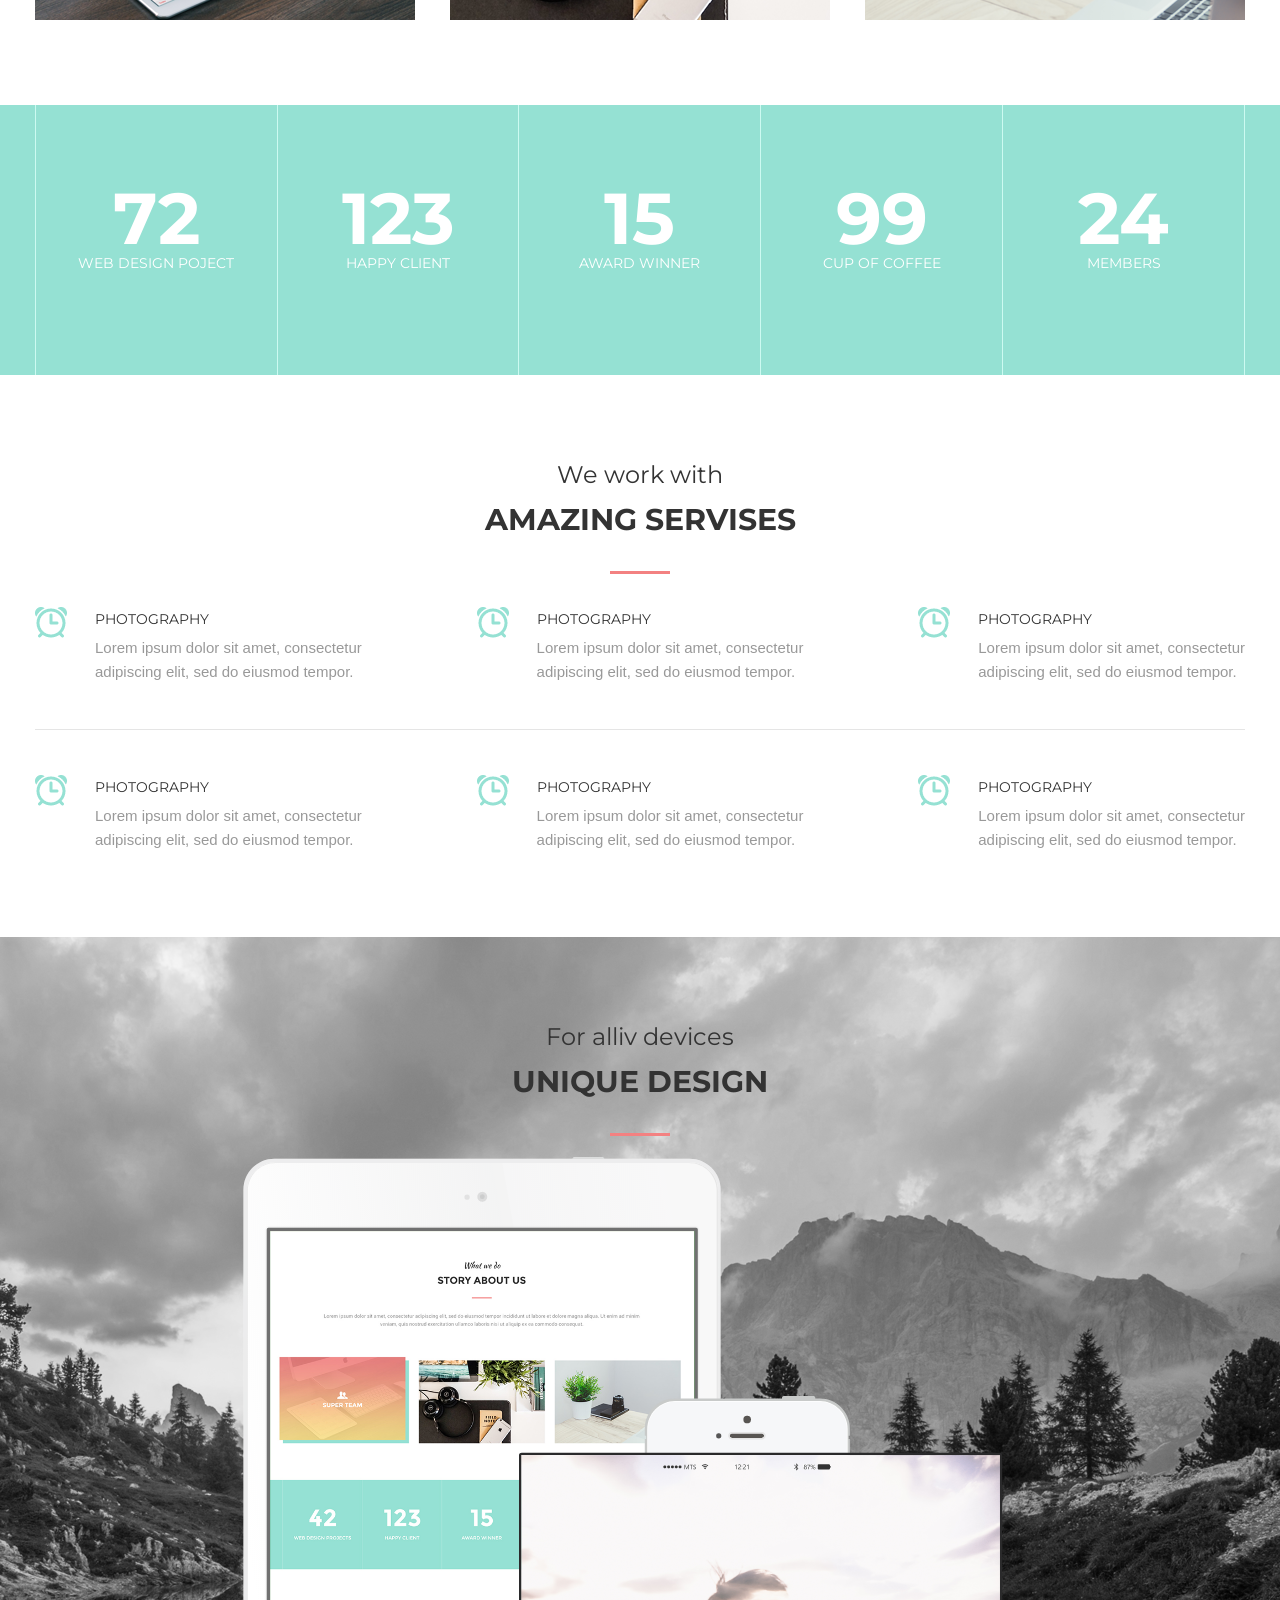
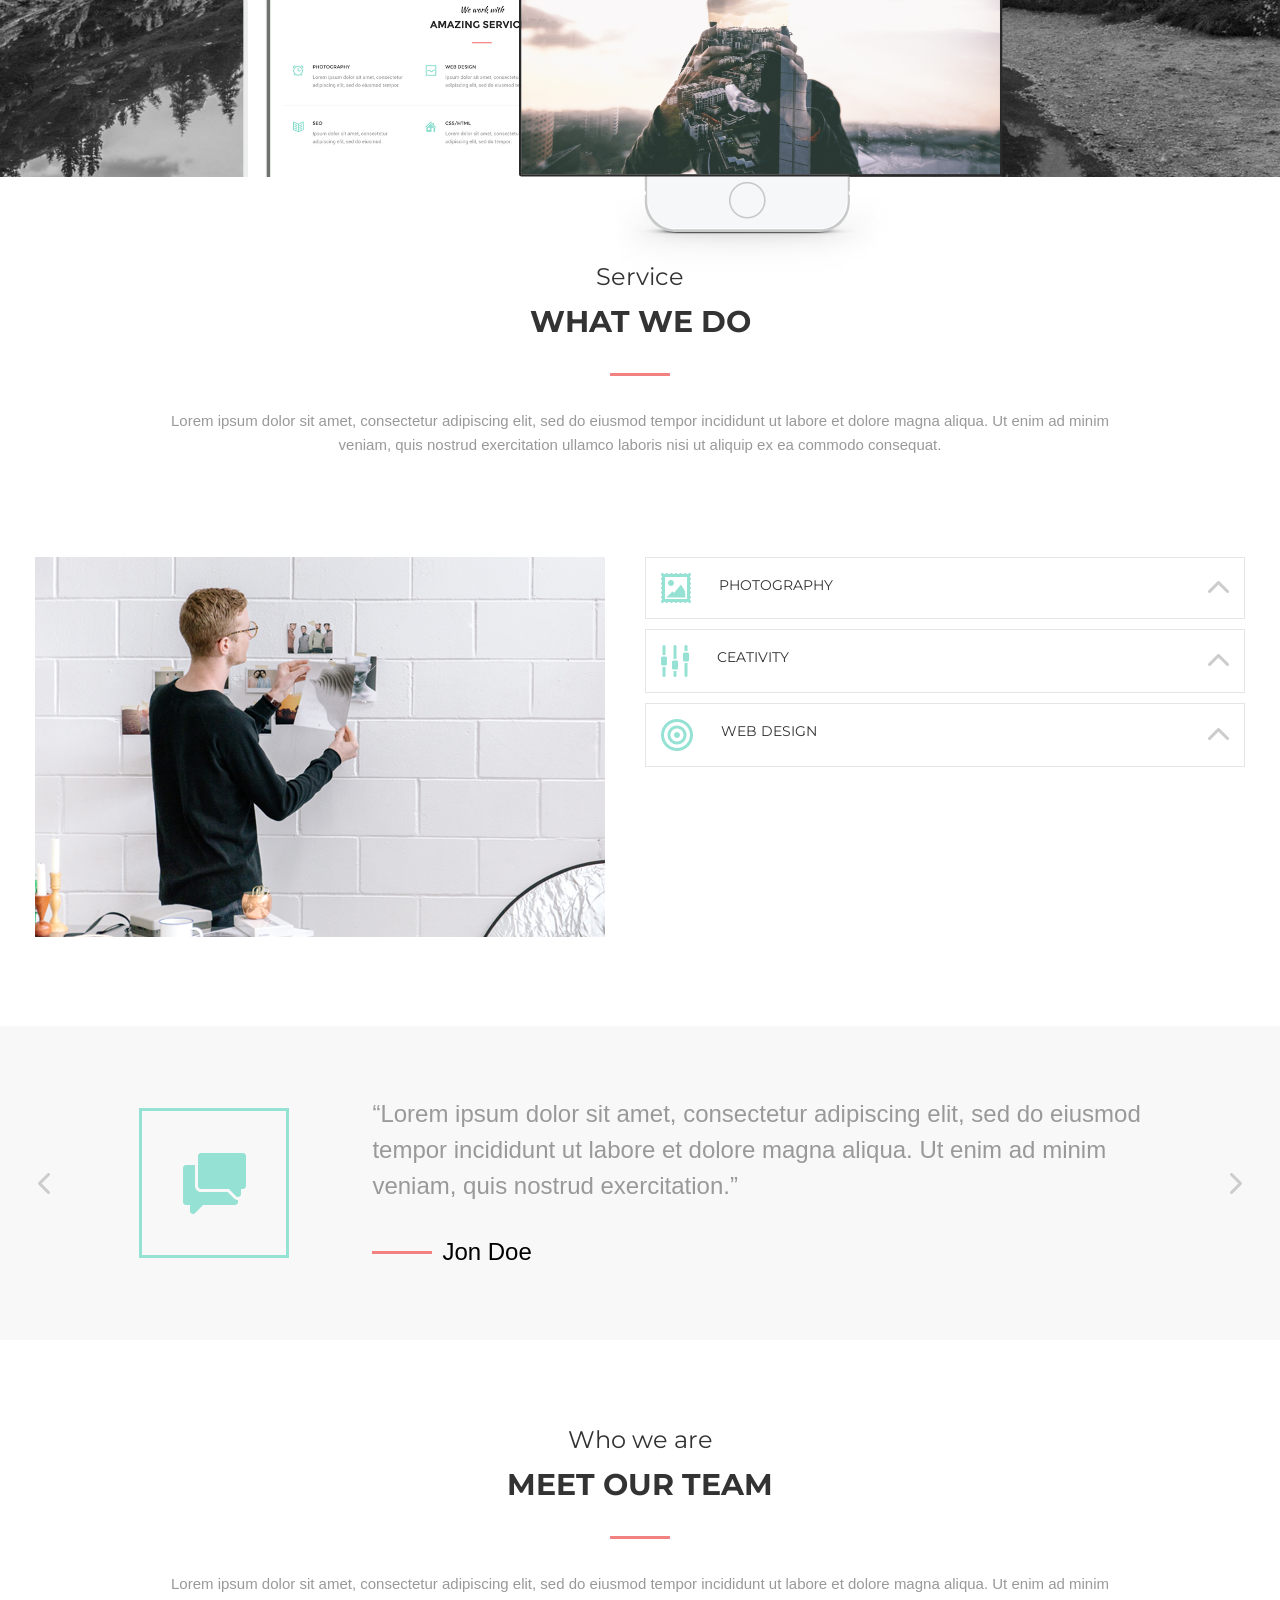
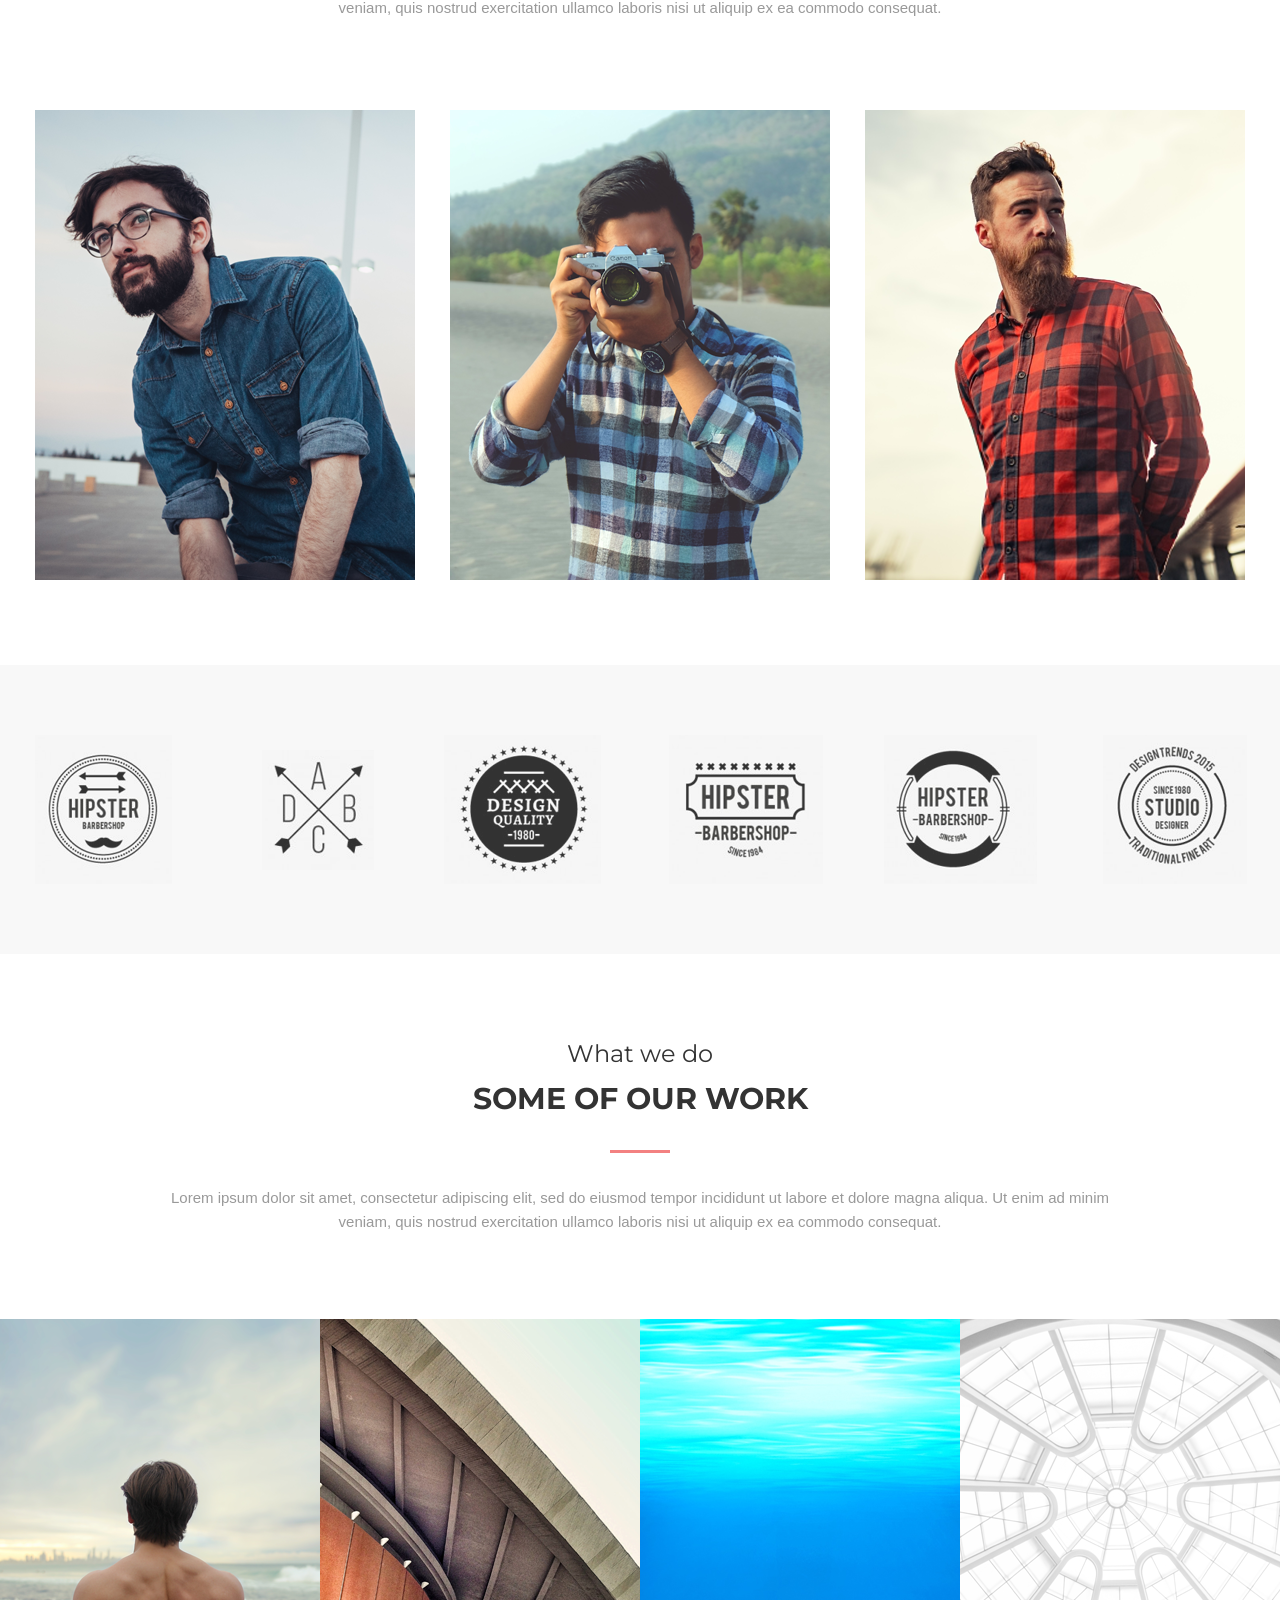
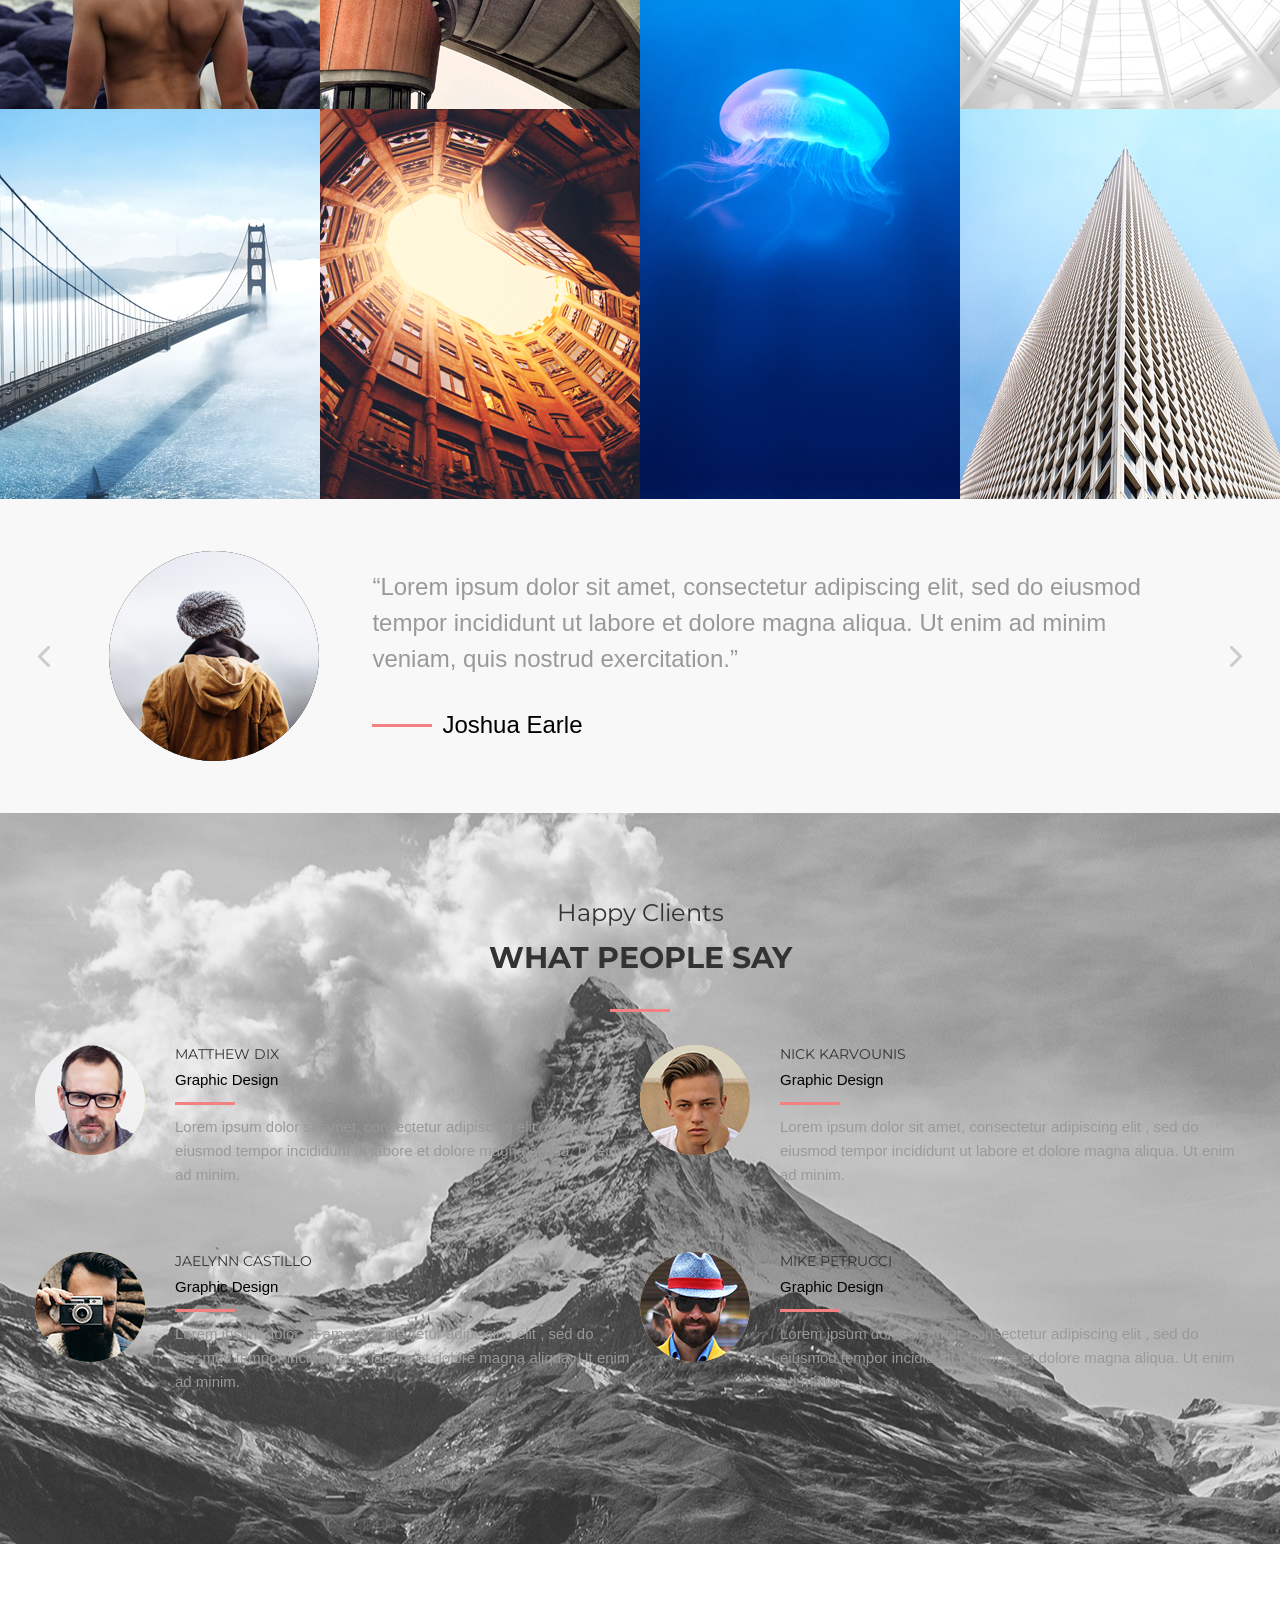
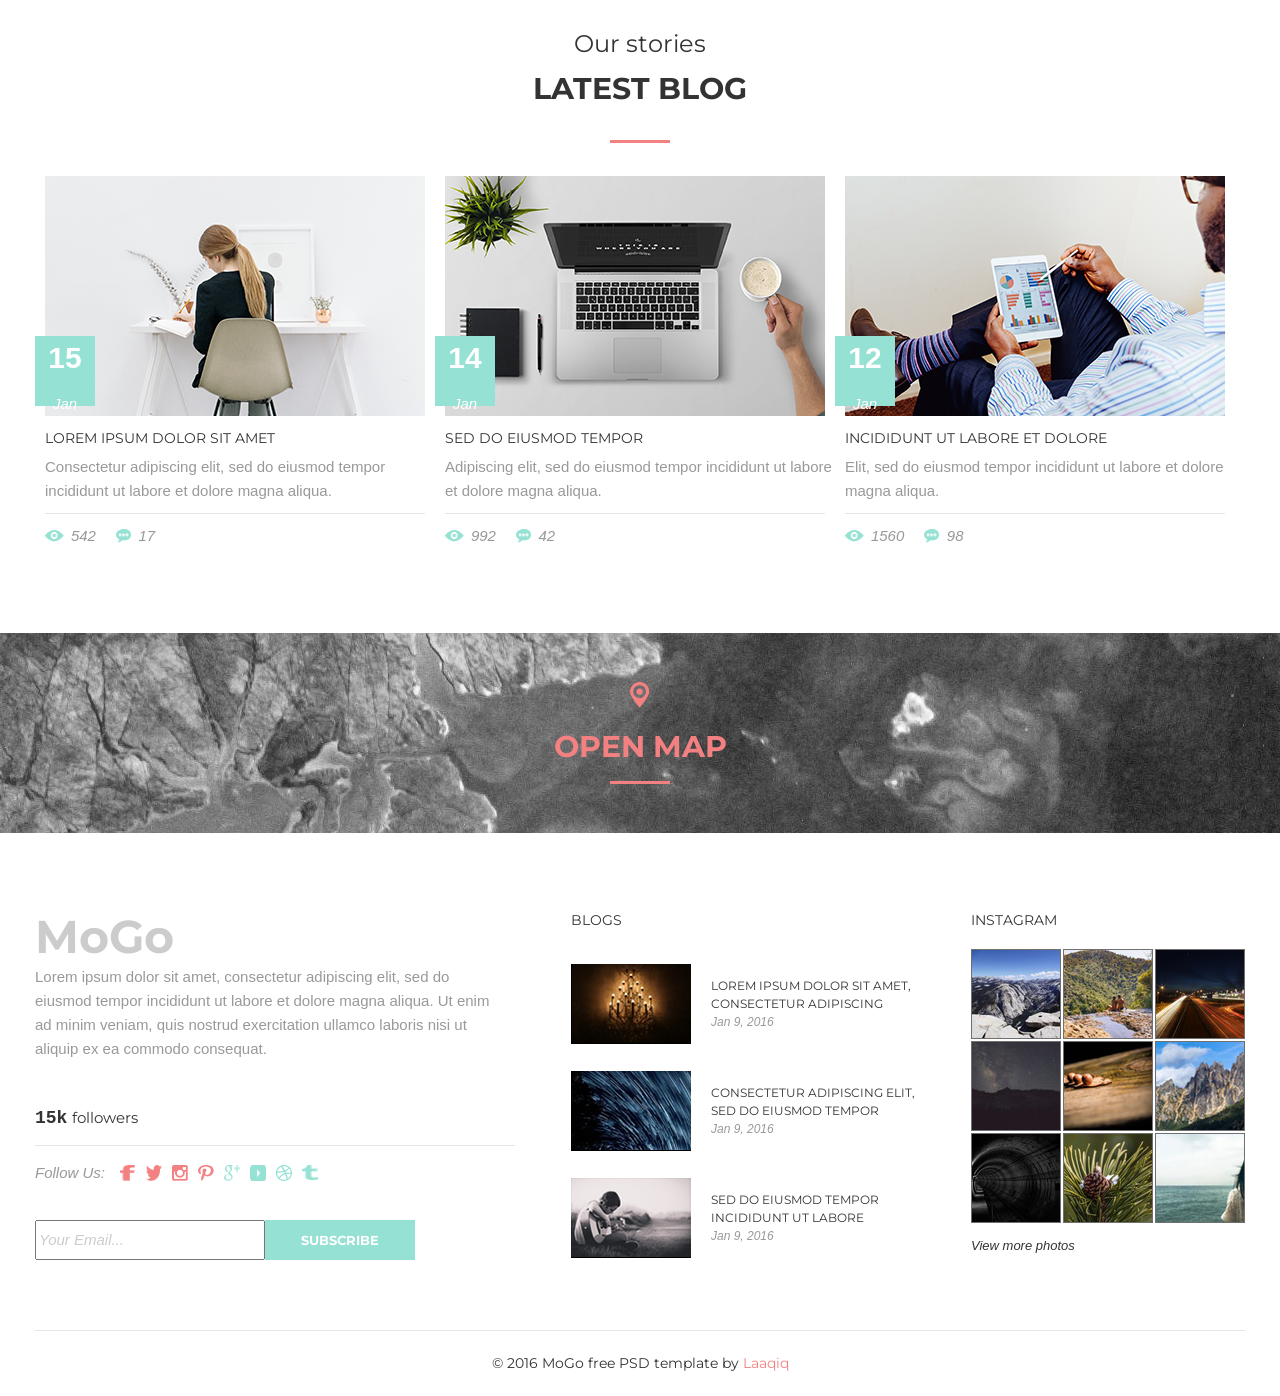
==== commit f5afdfcb: "footer" ====
--- a/index.html
+++ b/index.html
@@ -515,7 +515,189 @@
                 </div><!-- main__item -->
             </div><!-- main__container -->
         </div><!-- main__happy-clients -->
+    
+        <div class="main__container">
+            <div class="main__item">
+                <div class="main__heading">
+                    <h3 class="main__heading-small">Our stories</h3>
+                    <h4 class="main__heading-big">LATEST BLOG</h4>
+                    <div class="strip main__heading-strip"></div>
+                </div>
+
+                <div class="main__stories">
+                    <div class="main__stories-item">
+                        <div class="main__stories-fone">
+                            <div class="main__stories-img">
+                                <img src=".//img/Rectangle 14 copy.png" alt="">
+                            </div>
+                            <div class="main__inner-date">
+                                <p class="main__date-heading">15</p>
+                                <p class="main__date-month">Jan</p>
+                            </div>
+                        </div>
+                        <p class="main__amazing-heading main__stories-heading">LOREM IPSUM DOLOR SIT AMET</p>
+                        <p class="main__heading-text main__stories-text">Consectetur adipiscing elit, sed do eiusmod tempor incididunt ut labore et dolore magna aliqua.</p>
+                        <div class="main__stories-strip"></div>
+                        <div class="main__view">
+                            <div class="main__view-item">
+                                <img class="main__view-img" src=".//img/VIEW.png" alt="">
+                                <p class="main__date-month main__date-month_color">542</p>
+                            </div>
+                            <div class="main__view-item">
+                                <img class="main__view-img main__view-img_size" src=".//img/SPEECH BUBBLE 2.png" alt="">
+                                <p class="main__date-month main__date-month_color">17</p>
+                            </div>
+                        </div>
+                    </div>
+                    <div class="main__stories-item">
+                        <div class="main__stories-fone">
+                            <div class="main__stories-img">
+                                <img src=".//img/Rectangle 14 copy 2.png" alt="">
+                            </div>
+                            <div class="main__inner-date">
+                                <p class="main__date-heading">14</p>
+                                <p class="main__date-month">Jan</p>
+                            </div>
+                        </div>
+                        <p class="main__amazing-heading main__stories-heading">SED DO EIUSMOD TEMPOR</p>
+                        <p class="main__heading-text main__stories-text">Adipiscing elit, sed do eiusmod tempor incididunt ut labore et dolore magna aliqua.</p>
+                        <div class="main__stories-strip"></div>
+                        <div class="main__view">
+                            <div class="main__view-item">
+                                <img class="main__view-img" src=".//img/VIEW.png" alt="">
+                                <p class="main__date-month main__date-month_color">992</p>
+                            </div>
+                            <div class="main__view-item">
+                                <img class="main__view-img main__view-img_size" src=".//img/SPEECH BUBBLE 2.png" alt="">
+                                <p class="main__date-month main__date-month_color">42</p>
+                            </div>
+                        </div>
+                    </div>
+                    <div class="main__stories-item">
+                        <div class="main__stories-fone">
+                            <div class="main__stories-img">
+                                <img src=".//img/Rectangle 14 copy 3.png" alt="">
+                            </div>
+                            <div class="main__inner-date">
+                                <p class="main__date-heading">12</p>
+                                <p class="main__date-month">Jan</p>
+                            </div>
+                        </div>
+                        <p class="main__amazing-heading main__stories-heading">INCIDIDUNT UT LABORE ET DOLORE</p>
+                        <p class="main__heading-text main__stories-text">Elit, sed do eiusmod tempor incididunt ut labore et dolore magna aliqua.</p>
+                        <div class="main__stories-strip"></div>
+                        <div class="main__view">
+                            <div class="main__view-item">
+                                <img class="main__view-img" src=".//img/VIEW.png" alt="">
+                                <p class="main__date-month main__date-month_color">1560</p>
+                            </div>
+                            <div class="main__view-item">
+                                <img class="main__view-img main__view-img_size" src=".//img/SPEECH BUBBLE 2.png" alt="">
+                                <p class="main__date-month main__date-month_color">98</p>
+                            </div>
+                        </div>
+                    </div>
+                </div><!-- main__stories -->
+            </div><!-- main__item -->
+        </div><!-- main__container -->
+        
+        <div class="main__map">
+                <div class="main__item">
+                    <div class="main__heading">
+                        <img class="main__map-img" src=".//img/PIN 2.png" alt="">
+                        <h4 class="main__heading-big main__heading-big_color-r">OPEN MAP</h4>
+                        <div class="strip main__heading-strip main__heading-strip_no-margin"></div>
+                    </div>
+                </div>
+        </div>
     </main>
+
+    <footer class="footer">
+        <div class="footer__container">
+            <div class="footer__content">
+                <div class="footer__followers">
+                    <div class="footer__logo">MoGo</div>
+                    <p class="footer__text">Lorem ipsum dolor sit amet, consectetur adipiscing elit, sed do<br>
+                         eiusmod tempor incididunt ut labore et dolore magna aliqua. Ut enim<br>
+                         ad minim veniam, quis nostrud exercitation ullamco laboris nisi ut<br>
+                         aliquip ex ea commodo consequat. 
+                    </p>
+                    <p class="footer__text-followers"><samp class="samp-15k">15k</samp>followers</p>
+                    <div class="footer__followers-strip"></div>
+                    <div class="footer__messenger">
+                        <p class="main__date-month main__date-month_color">Follow Us:</p>
+                        <img class="massenger-icon" src=".//img/facebook.png" alt="">
+                        <img class="massenger-icon" src=".//img/twitter.png" alt="">
+                        <img class="massenger-icon" src=".//img/instagram.png" alt="">
+                        <img class="massenger-icon" src=".//img/pinterest.png" alt="">
+                        <img class="massenger-icon" src=".//img/google plus.png" alt="">
+                        <img class="massenger-icon" src=".//img/youtube.png" alt="">
+                        <img class="massenger-icon" src=".//img/dribbble.png" alt="">
+                        <img class="massenger-icon" src=".//img/tumblr.png" alt="">
+                    </div>
+                    <div class="footer__form">
+                        <input class="footer__form-input" type="text" placeholder="Your Email...">
+                        <button class="footer__form-btn" type="submit">SUBSCRIBE</button>
+                    </div>        
+                </div>
+
+                <div class="footer__blogs">
+                    <p class="main__amazing-heading">Blogs</p>
+                    <div class="footer__blogs-item">
+                        <img class="footer__blogs-img" src=".//img/Rectangle 19.png" alt="">
+                        <div class="footer__blogs-inner">
+                            <p class="main__amazing-heading">LOREM IPSUM DOLOR SIT AMET,<br>
+                                CONSECTETUR ADIPISCING
+                            </p>
+                            <p class="main__date-month main__date-month_color">Jan 9, 2016</p>
+                        </div>
+                    </div>
+                    <div class="footer__blogs-item">
+                        <img class="footer__blogs-img" src=".//img/Rectangle 19 2.png" alt="">
+                        <div class="footer__blogs-inner">
+                            <p class="main__amazing-heading">CONSECTETUR ADIPISCING ELIT,<br> 
+                                SED DO EIUSMOD TEMPOR
+                            </p>
+                            <p class="main__date-month main__date-month_color">Jan 9, 2016</p>
+                        </div>
+                    </div>
+                    <div class="footer__blogs-item">
+                        <img class="footer__blogs-img" src=".//img/Rectangle 19 3.png" alt="">
+                        <div class="footer__blogs-inner">
+                            <p class="main__amazing-heading">SED DO EIUSMOD TEMPOR<br>
+                                INCIDIDUNT UT LABORE
+                            </p>
+                            <p class="main__date-month main__date-month_color">Jan 9, 2016</p>
+                        </div>
+                    </div>
+                </div>
+
+                <div class="footer__instagram">
+                    <p class="main__amazing-heading">instagram</p>
+                    <div class="footer__instagram-fotos">
+                        <div class="footer__instagram-inner">
+                            <img class="instagram-img" src=".//img/Rectangle 20.png" alt="">
+                            <img class="instagram-img" src=".//img/Rectangle 20 copy.png" alt="">
+                            <img class="instagram-img" src=".//img/Rectangle 20 copy 2.png" alt="">
+                        </div>
+                        <div class="footer__instagram-inner">
+                            <img class="instagram-img" src=".//img/Rectangle 20 copy 3.png" alt="">
+                            <img class="instagram-img" src=".//img/Rectangle 20 copy 32.png" alt="">
+                            <img class="instagram-img" src=".//img/Rectangle 20 copy 34.png" alt="">
+                        </div>
+                        <div class="footer__instagram-inner">
+                            <img class="instagram-img" src=".//img/Rectangle 20 copy 4.png" alt="">
+                            <img class="instagram-img" src=".//img/Rectangle 20 copy 42.png" alt="">
+                            <img class="instagram-img" src=".//img/Rectangle 20 copy 43.png" alt="">
+                        </div>
+                    </div>
+                    <p class="instagram-view">View more photos</p>
+                </div>
+            </div><!-- footer__content -->
+            <div class="footer__strip"></div>
+            <p class="copyrights">© 2016 MoGo free PSD template by <span>Laaqiq</span></p>
+        </div><!-- footer__container -->
+    </footer><!-- footer -->
     
 </body>
 </html>
--- a/css/style.css
+++ b/css/style.css
@@ -269,14 +269,13 @@
 }
 
 .main__heading-text{
-    font-family: 'Roboto' sans-serif;
+    font-family: 'Roboto', sans-serif;
     color: #999999;
 }
 
 .main__amazing-heading{
     color: #333333;
     text-transform: uppercase;
-
 }
 
 /*team
@@ -730,44 +729,409 @@
 }
 
 .maim__photo-text{
-    font-family: 'Montserrat' sans-serif;
+    font-family: 'Montserrat', sans-serif;
     color: rgb(255, 255, 255);
     text-transform: uppercase;
     font-size: 14px;
 }
 .maim__photo-heading{
+    font-family: 'Roboto', sans-serif;
+    color: rgb(255, 255, 255);
+    font-size: 15px;
+}
+
+/*Happy Clients
+************/
+
+.main__happy-clients{
+    width: 100%;
+    background: url(../img/Rectangle\ 22.png) no-repeat center;
+}
+
+.main__clients{
+    width: 100%;
+    display: flex;
+    flex-wrap: wrap;
+}
+
+.main__clients-inner{
+    width: 50%;
+    display: flex;
+    align-items: start;
+    margin-bottom: 65px;
+}
+
+.main__about-clents{
+    display: flex;
+    flex-direction: column;
+}
+
+/*our stories
+************/
+
+.main__stories{
+    display: flex;
+    justify-content: space-between;
+}
+
+.main__stories-item{
+    max-width: 390px;
+    display: flex;
+    flex-direction: column;
+    flex-wrap: wrap;
+    margin-right: 10px;
+
+    align-items: start;
+}
+
+.main__stories-item:last-child{
+    margin: 0;
+}
+
+.main__stories-fone{
+    width: 380px;
+    height: 240px;
+    position: relative;
+
+    background-color: #95E1D3;
+}
+
+.main__stories-img{
+    transition: 0.2s linear;
+}
+
+.main__stories-fone:hover .main__stories-img{
+    transform: translateX(-10px);
+}
+
+.main__inner-date{
+    width: 60px;
+    height: 70px;
+
+    background-color: #95E1D3;
+
+    position: absolute;
+    top: 160px;
+    left: -10px;
+}
+
+.main__date-heading{
+    font-size: 30px;
+    font-family: 'Montserrat' sans-serif;
+    color: rgb(255, 255, 255);
+    font-weight: bold;
+
+    text-align: center;
+    padding-top: 10px;
+}
+
+.main__date-month{
     font-family: 'Roboto' sans-serif;
     color: rgb(255, 255, 255);
     font-size: 15px;
-}
-
-
-.main__happy-clients{
-    width: 100%;
-    background: url(../img/Rectangle\ 22.png) no-repeat center;
-}
-
-.main__clients{
+    text-align: center;
+    font-weight: 400;
+    padding-top: 22px;
+    font-style: italic;
+}
+
+.main__stories-text{
+    text-align: left;
+}
+
+.main__stories-heading{
+    padding-top: 10px;
+}
+
+.main__stories-strip{
+    width: 380px;
+    height: 1px;
+    background-color: #E5E5E5;
+
+    margin-top: 10px;
+    margin-bottom: 10px;
+}
+
+.main__view{
+    display: flex;
+    justify-content: space-between;
+}
+
+.main__view-item{
+    display: flex;
+    justify-content: space-between;
+    align-items: center;
+}
+
+.main__view-item:first-child{
+    margin-right: 20px;
+}
+
+.main__view-img{
+    width: 19.44px;
+    height: 11.25px;
+    margin-right: 6.5px;
+}
+
+.main__view-img_size{
+    width: 16.01px;
+    height: 14.27px;
+}
+
+.main__date-month_color{
+    color: #999999;
+    padding: 0;
+}
+
+/*map
+************/
+
+.main__map{
+    width: 100%;
+    height: 200px;
+    display: flex;
+    align-items: center;
+    justify-content: center;
+    background: url(..//img/Rectangle\ 27.png) no-repeat center;
+}
+
+.main__heading-strip_no-margin{
+    margin-top: 16px;
+    margin-bottom: 0;
+}
+
+.main__map-img{
+    margin-bottom: 16px;
+}
+
+.main__heading-big_color-r{
+    color: #F38181;
+}
+
+/*footer
+************/
+
+.footer{
+    width: 100%;
+}
+
+.footer__container{
+    max-width: 1210px;
+    height: 100%;
+    margin: 0 auto;
+    padding-top: 75px;
+}
+
+.footer__content{
     width: 100%;
     display: flex;
     flex-wrap: wrap;
-}
-
-.main__clients-inner{
-    width: 50%;
-    display: flex;
     align-items: start;
-
-    margin-bottom: 65px;
-}
-
-.main__about-clents{
-    display: flex;
-    flex-direction: column;
-
-}
-
-
+    justify-content: space-between;
+}
+
+.footer__followers{
+    display: flex;
+    flex-direction: column;
+    justify-content: space-between;
+    align-items: start;
+}
+
+.footer__logo{
+    font-family: 'Montserrat', sans-serif;
+    font-size: 46px;
+    font-weight: bold;
+    text-align: left;
+    color: #CCCCCC;
+}
+
+.footer__text{
+    font-family: 'Roboto', sans-serif;
+    font-size: 15px;
+    line-height: 24px;
+    color: #999999;
+}
+
+.footer__text-followers{
+    font-family: 'Montserrat', sans-serif;
+    color: #333333;
+    font-weight: 400;
+
+    padding-top: 45px;
+}
+
+.samp-15k{
+    font-size: 18px;
+    font-weight: bold;
+    padding-right: 5px;
+}
+
+.footer__followers-strip{
+    width: 480px;
+    height: 1px;
+    background-color: #E5E5E5;
+    margin-top: 15px;
+    margin-bottom: 15px;
+}
+
+.footer__messenger{
+    display: flex;
+    justify-content: space-between;
+    align-items: center;
+}
+
+.footer__messenger p{
+    padding-right: 15px;
+}
+
+.massenger-icon{
+    width: 16px;
+    height: 16px;
+    margin-right: 10px;
+
+    cursor: pointer;
+    transition: 0.2s linear;
+}
+
+.massenger-icon:last-child{
+    margin: 0;
+}
+
+.massenger-icon:hover{
+    transform: scale(1.3);
+}
+
+.footer__form{
+    display: flex;
+    margin-top: 35px;
+}
+
+.footer__form-input{
+    width: 230px;
+    height: 40px;
+}
+
+.footer__form-input::placeholder{
+    font-family: 'Roboto', sans-serif;
+    font-size: 15px;
+    line-height: 24px;
+    color: #ccc;
+    font-style: italic;
+
+    border: none;
+}
+
+.footer__form-btn{
+    width: 150px;
+    height: 40px;
+    background-color: #95E1D3;
+
+    font-family: 'Montserrat', sans-serif;
+    color: #fff;
+    font-weight: bold;
+    text-transform: uppercase;
+
+    border: none;
+    cursor: pointer;
+    transition: 0.2s linear;
+}
+
+.footer__form-btn:hover{
+    background-color: #3ee2c4;
+    color: #333333;
+}
+
+.footer__blogs{
+    display: flex;
+    flex-direction: column;
+    justify-content: space-between;
+    height: 350px;
+}
+
+.footer__blogs-item{
+    display: flex;
+    align-items: center;
+}
+
+.footer__blogs-img{
+    margin-right: 20px;
+}
+
+.footer__blogs-inner{
+    display: flex;
+    flex-direction: column;
+    justify-content: center;
+    align-items: start;
+}
+
+.footer__blogs-inner p{
+    font-size: 12px;
+    line-height: 18px;
+    padding: 0;
+}
+
+.footer__instagram{
+    display: flex;
+    flex-direction: column;
+    justify-content: space-between;
+    height: 350px;
+}
+
+.footer__instagram-fotos{
+    display: flex;
+    flex-direction: column;
+}
+
+.footer__instagram-inner{
+    display: flex;
+    margin-bottom: 2px;
+}
+
+.footer__instagram-inner:last-child{
+    margin: 0;
+}
+
+.instagram-img{
+    margin-right: 2px;
+    border: 1px #707070 solid;
+    cursor: pointer;
+    transition: 0.2s linear;
+}
+
+.instagram-img:last-child{
+    margin: 0;
+}
+
+.instagram-img:hover{
+    transform: scale(1.05);
+}
+
+.instagram-view{
+    font-size: 13px;
+    color: #333333;
+    font-style: italic;
+    cursor: pointer;
+}
+
+.footer__strip{
+    width: 100%;
+    height: 1px;
+    background-color: #E5E5E5;
+    margin-top: 70px;
+    margin-bottom: 20px;
+}
+
+.copyrights{
+    text-align: center;
+    font-family: 'Montserrat', sans-serif;
+    color: #333333;
+    font-size: 14px;
+    padding-bottom: 20px;
+}
+
+.copyrights span{
+    color: #F38181;
+}
 
 
 @media(max-width: 1225px){
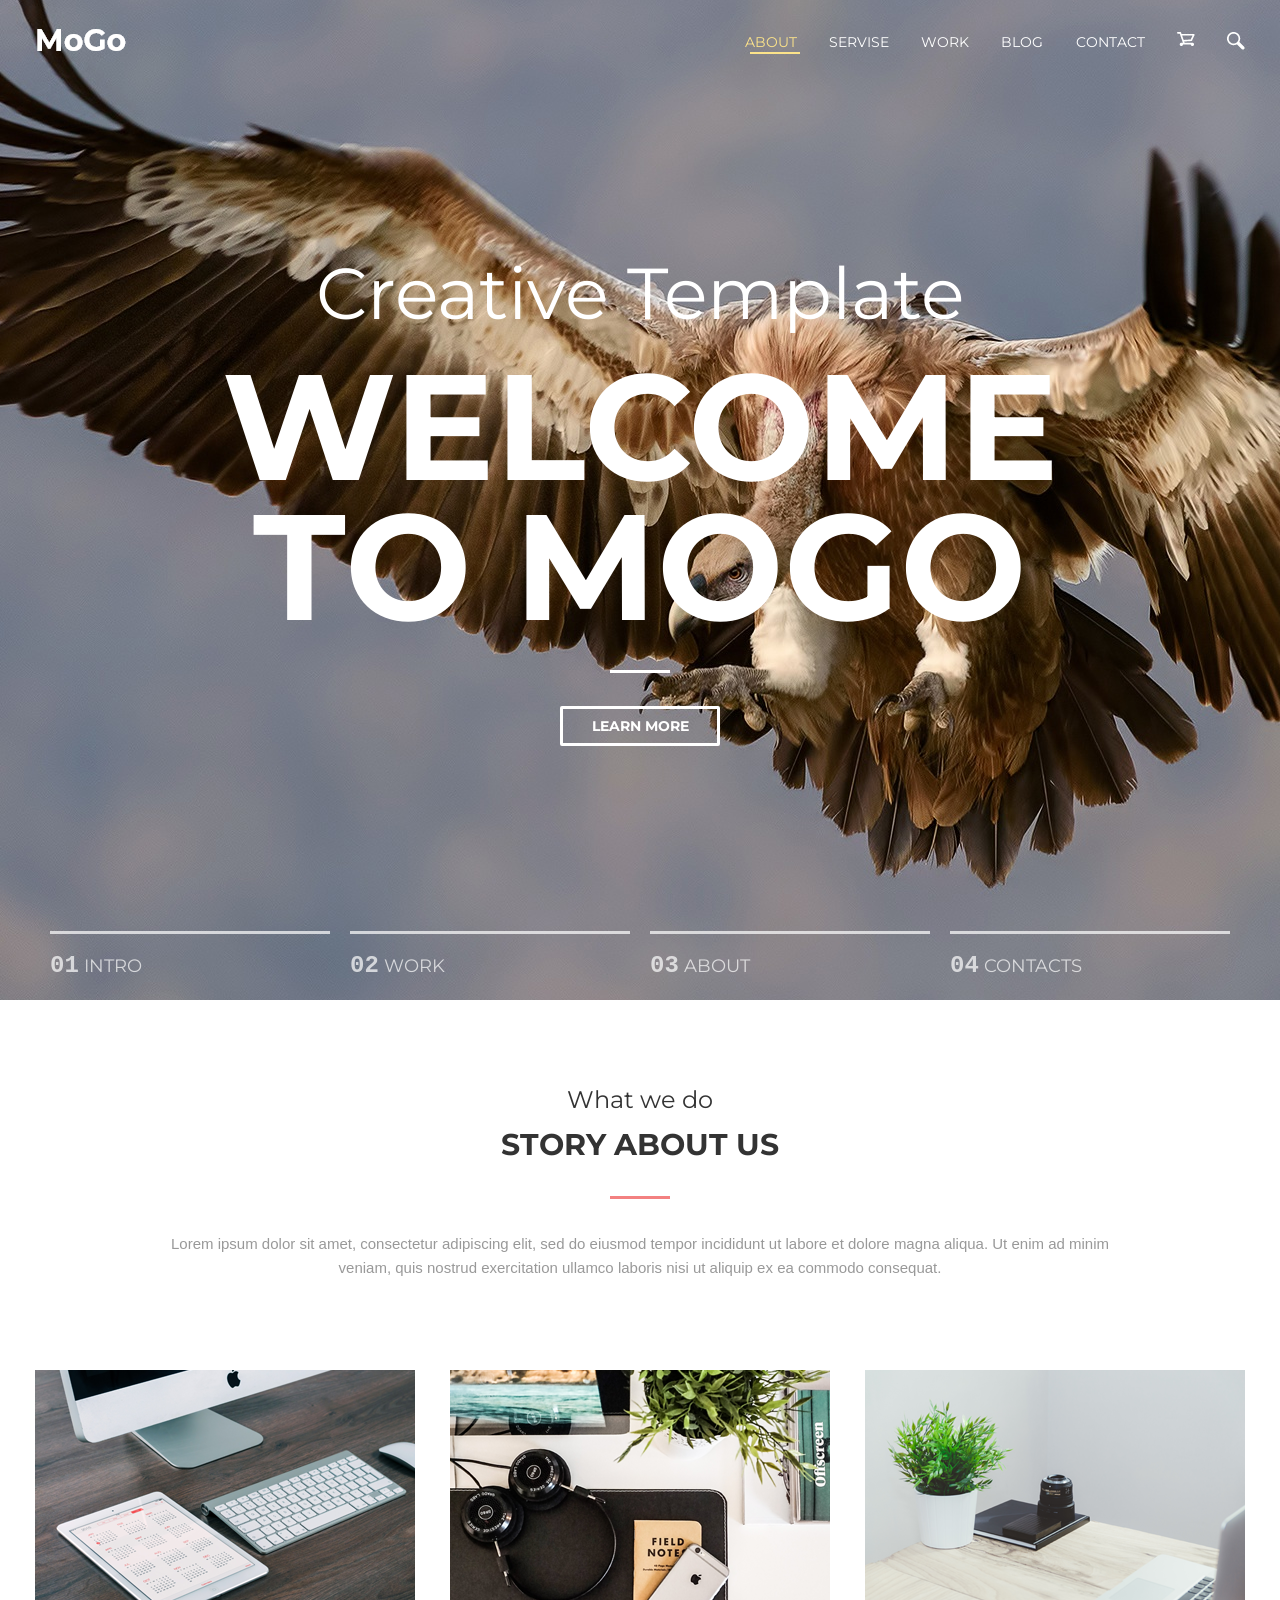
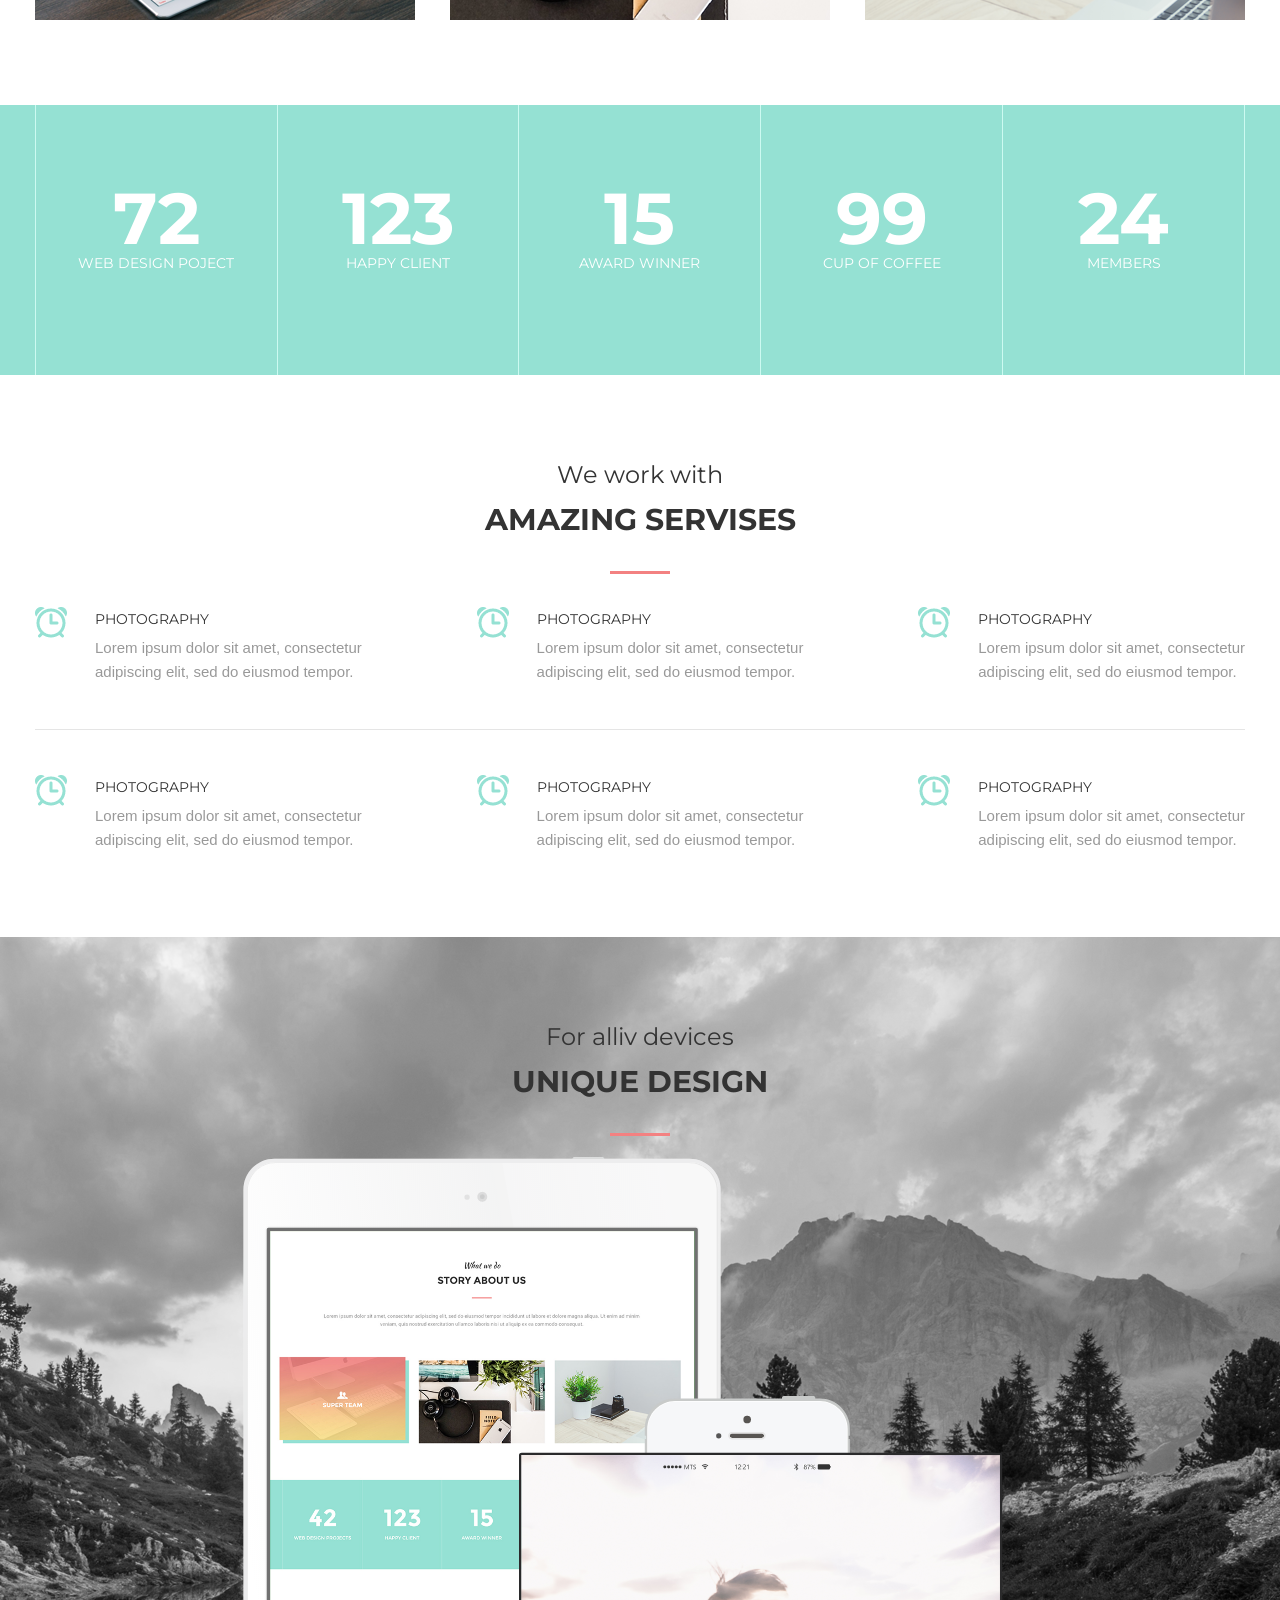
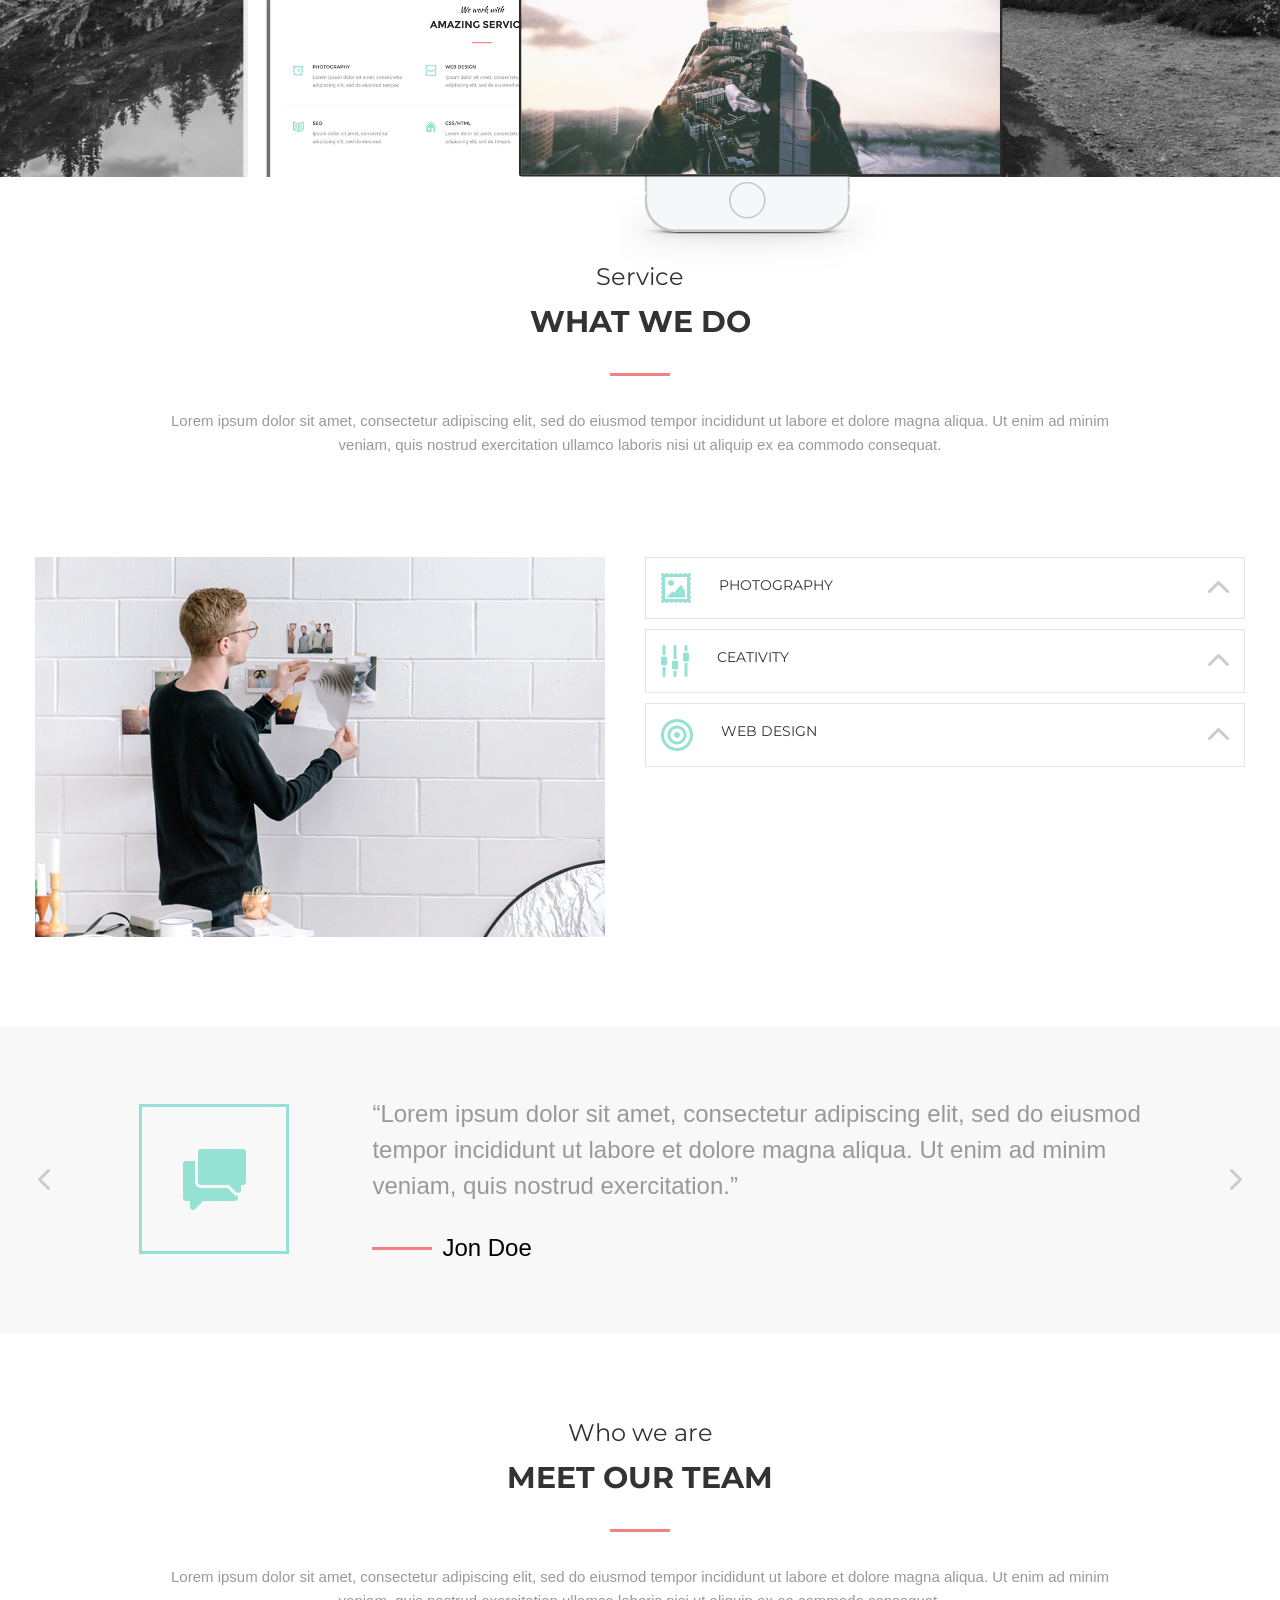
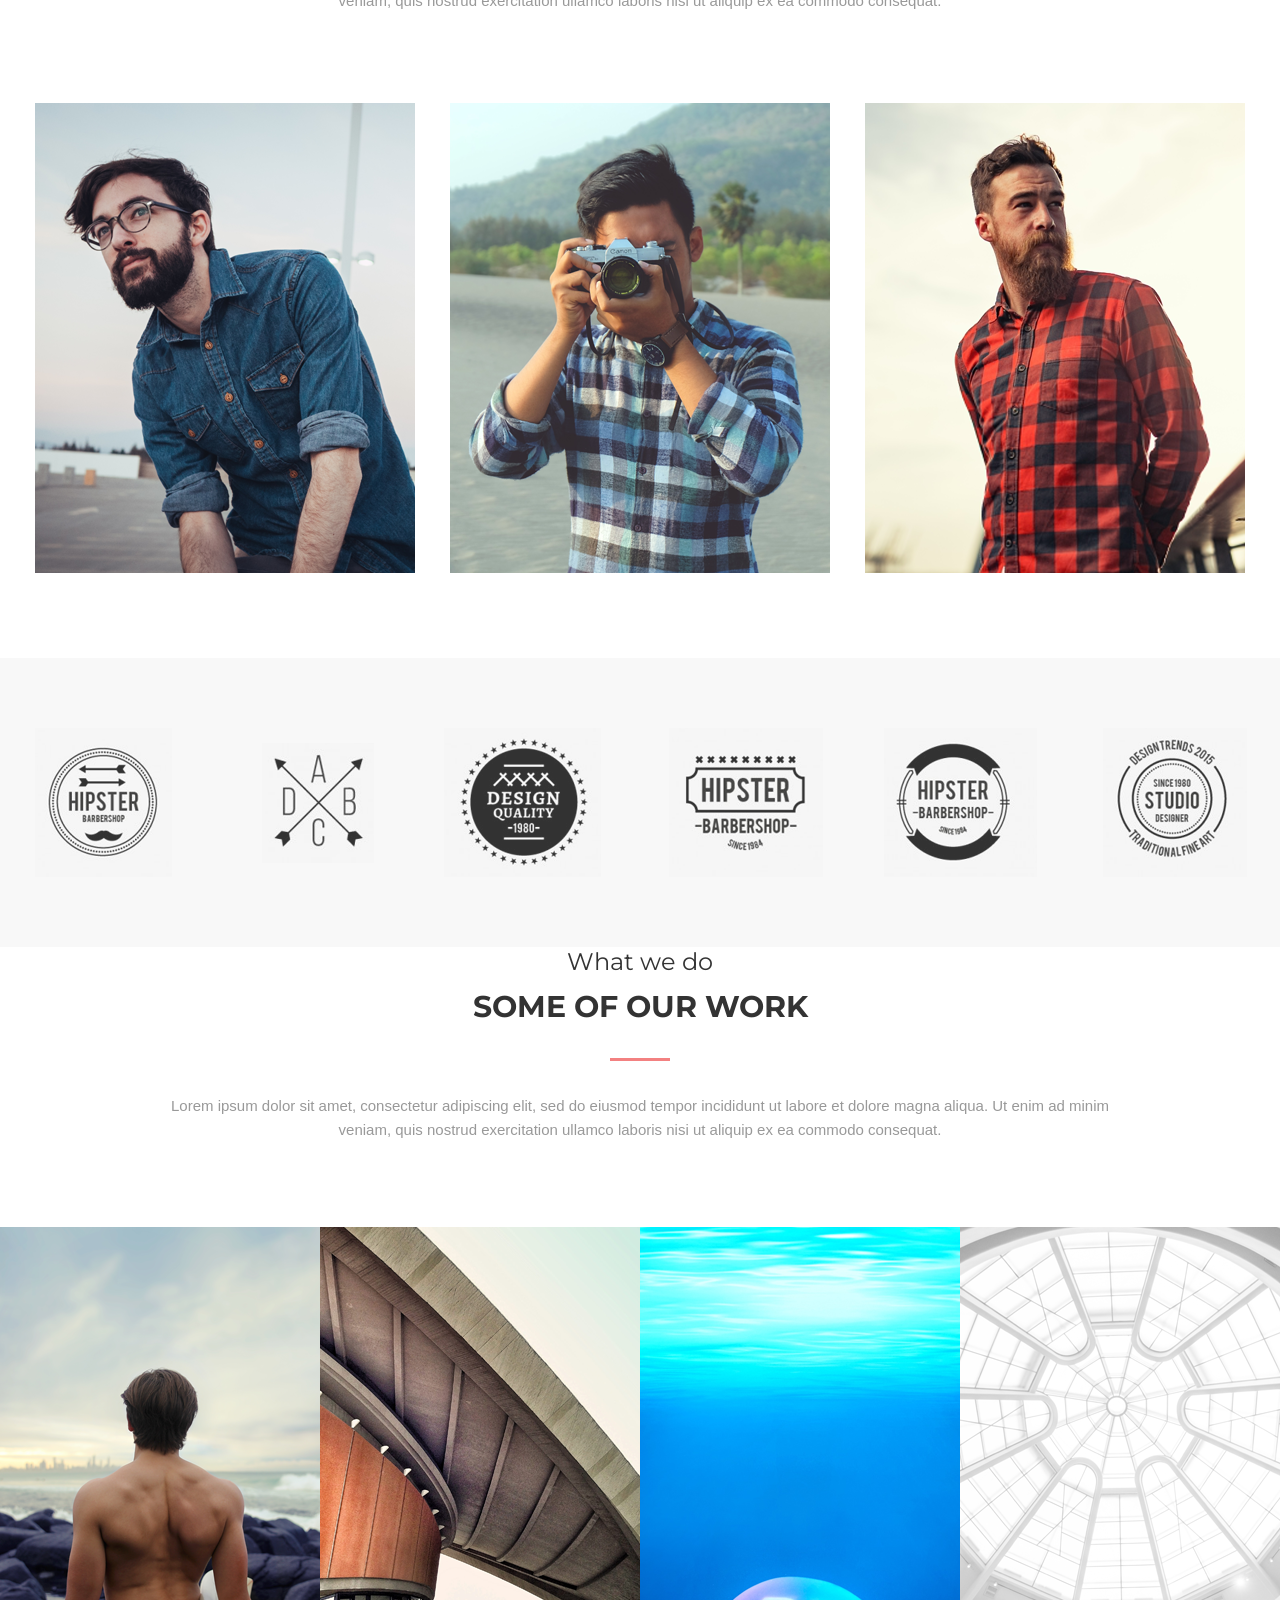
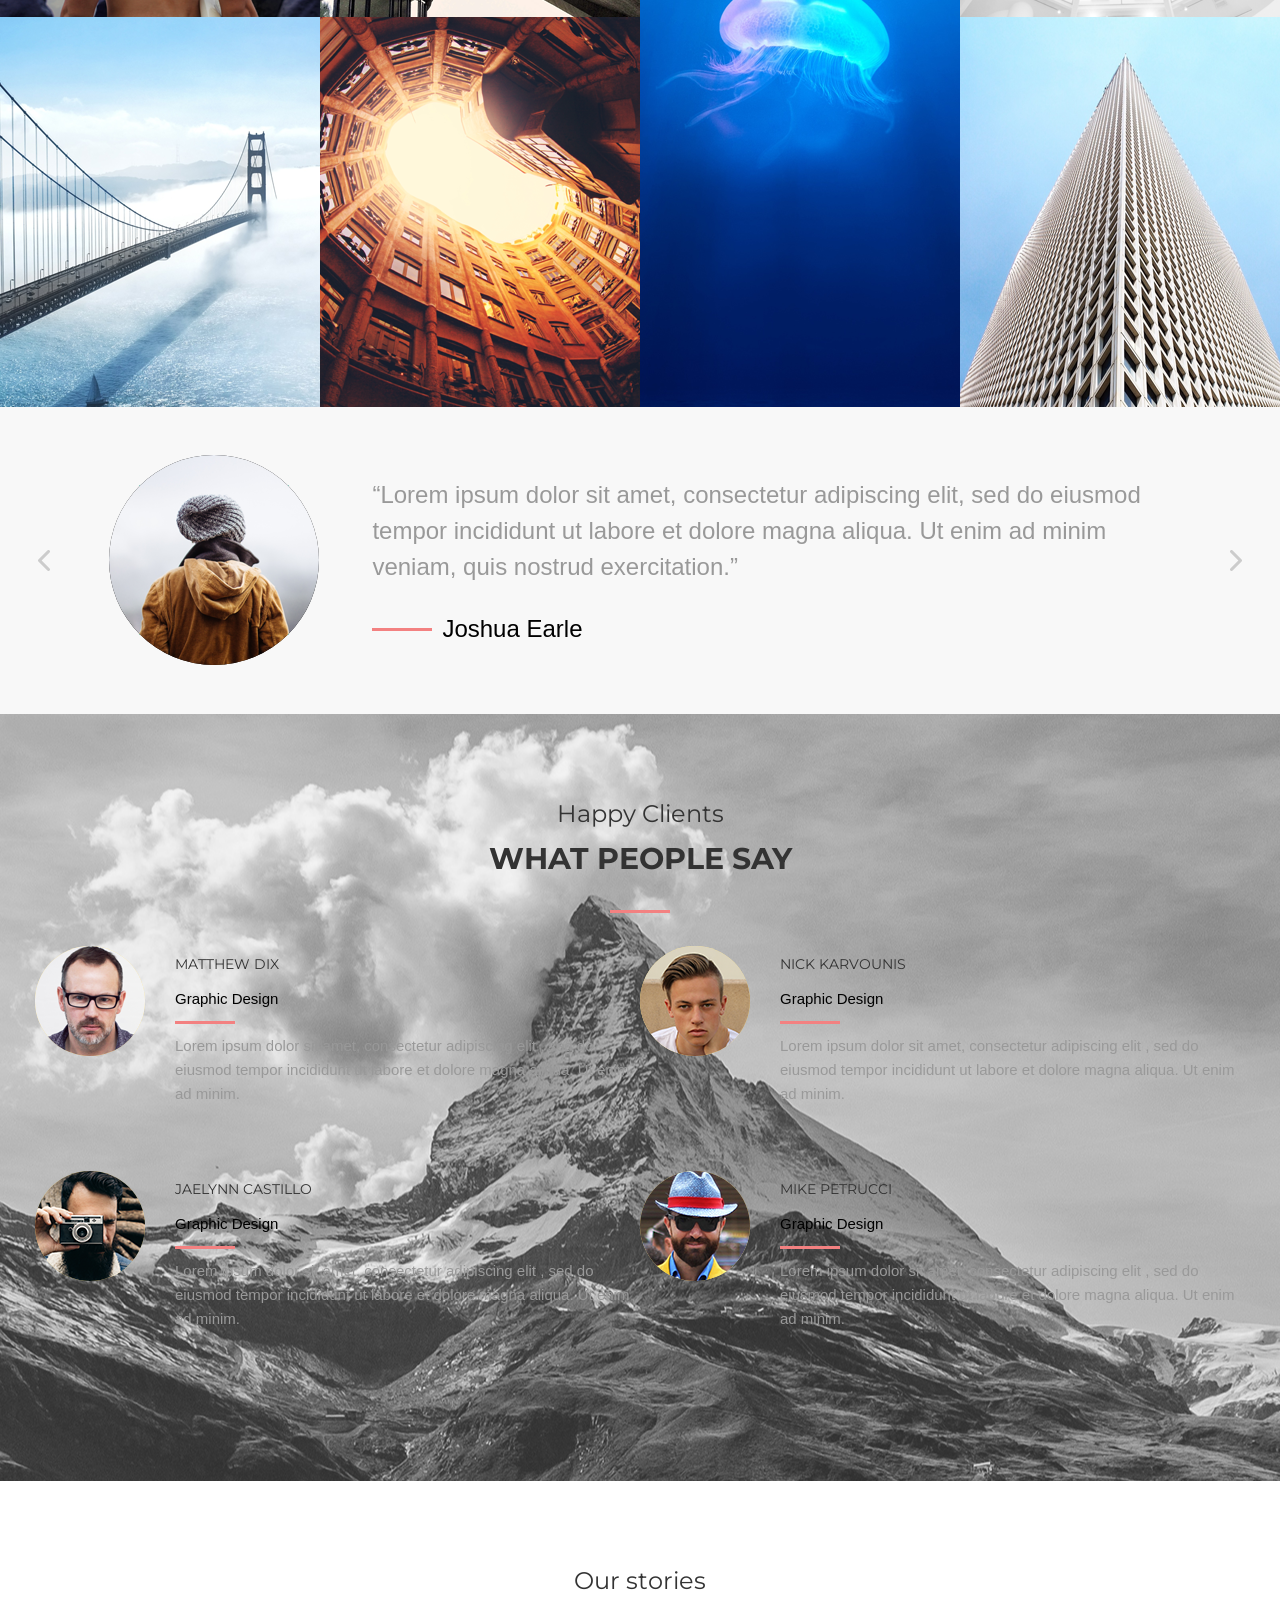
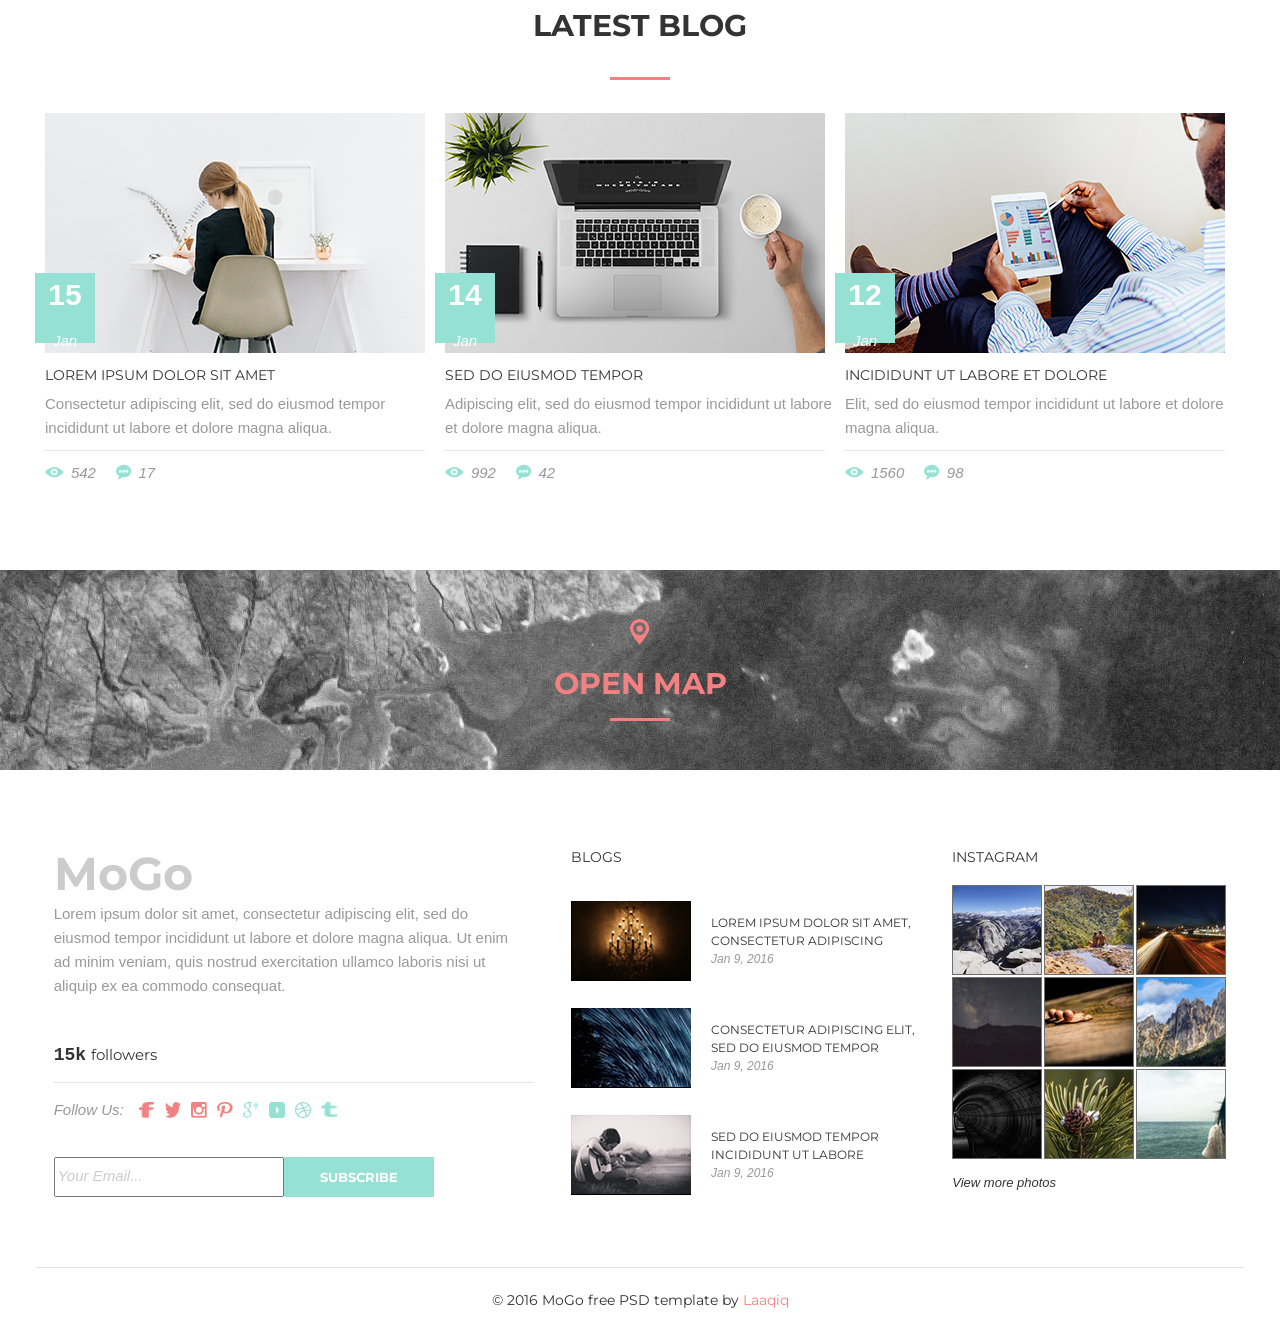
==== commit 3682af3d: "ipad pro" ====
--- a/index.html
+++ b/index.html
@@ -251,7 +251,7 @@
                 <div class="main__arrow main__arrow_content"><img src=".//img/ARROW - DOWN.png" alt=""></div>
                 <div class="main__quote-img"><img class="main__img-inner" src=".//img/SPEECH 4.png" alt=""></div>
                 <div class="main__quote-text">
-                    <p>“Lorem ipsum dolor sit amet, consectetur adipiscing elit, sed do eiusmod<br>
+                    <p class="main__quote-text">“Lorem ipsum dolor sit amet, consectetur adipiscing elit, sed do eiusmod<br>
                          tempor incididunt ut labore et dolore magna aliqua. Ut enim ad minim<br>
                           veniam, quis nostrud exercitation.”</p>
 
@@ -312,13 +312,13 @@
             </div><!-- main__item -->
         </div><!-- main__container -->
 
-        <div class="main__quote">
+        <div class="main__quote main__quote-logo">
             <div class="main__quote-content">
                 <img src=".//img/Layer 25.png" alt="">
             </div>
         </div>
 
-        <div class="main__container">
+        <div class="main__container main__container_no-padding">
             <div class="main__item">
                 <div class="main__heading">
                     <h3 class="main__heading-small">What we do</h3>
@@ -420,9 +420,9 @@
         <div class="main__quote">
             <div class="main__quote-content">
                 <div class="main__arrow main__arrow_content"><img src=".//img/ARROW - DOWN.png" alt=""></div>
-                <div class="main__quote-img"><img class="main__img-inner" src=".//img/Ellipse 1.png" alt=""></div>
+                <div class="main__quote-img main__quote-img_no-border"><img class="main__img-inner main__img-inner_size-w-h" src=".//img/Ellipse 1.png" alt=""></div>
                 <div class="main__quote-text">
-                    <p>“Lorem ipsum dolor sit amet, consectetur adipiscing elit, sed do eiusmod<br>
+                    <p class="main__quote-text">“Lorem ipsum dolor sit amet, consectetur adipiscing elit, sed do eiusmod<br>
                          tempor incididunt ut labore et dolore magna aliqua. Ut enim ad minim<br>
                           veniam, quis nostrud exercitation.”</p>
 
@@ -457,7 +457,7 @@
                                         <div class="autor"><p class="autor">Graphic Design</p></div>
                                         <div class="strip strip__quote_position strip__quote_sive-m"></div>
                                     </div>
-                                    <p>Lorem ipsum dolor sit amet, consectetur adipiscing elit
+                                    <p class="main__clients-text">Lorem ipsum dolor sit amet, consectetur adipiscing elit
                                         , sed do eiusmod tempor incididunt ut labore et dolore
                                          magna aliqua. Ut enim ad minim.</p>
                                 </div>
@@ -473,7 +473,7 @@
                                         <div class="autor"><p class="autor">Graphic Design</p></div>
                                         <div class="strip strip__quote_position strip__quote_sive-m"></div>
                                     </div>
-                                    <p>Lorem ipsum dolor sit amet, consectetur adipiscing elit
+                                    <p class="main__clients-text">Lorem ipsum dolor sit amet, consectetur adipiscing elit
                                         , sed do eiusmod tempor incididunt ut labore et dolore
                                          magna aliqua. Ut enim ad minim.</p>
                                 </div>
@@ -489,7 +489,7 @@
                                         <div class="autor"><p class="autor">Graphic Design</p></div>
                                         <div class="strip strip__quote_position strip__quote_sive-m"></div>
                                     </div>
-                                    <p>Lorem ipsum dolor sit amet, consectetur adipiscing elit
+                                    <p class="main__clients-text">Lorem ipsum dolor sit amet, consectetur adipiscing elit
                                         , sed do eiusmod tempor incididunt ut labore et dolore
                                          magna aliqua. Ut enim ad minim.</p>
                                 </div>
@@ -505,7 +505,7 @@
                                         <div class="autor"><p class="autor">Graphic Design</p></div>
                                         <div class="strip strip__quote_position strip__quote_sive-m"></div>
                                     </div>
-                                    <p>Lorem ipsum dolor sit amet, consectetur adipiscing elit
+                                    <p class="main__clients-text">Lorem ipsum dolor sit amet, consectetur adipiscing elit
                                         , sed do eiusmod tempor incididunt ut labore et dolore
                                          magna aliqua. Ut enim ad minim.</p>
                                 </div>
--- a/css/style.css
+++ b/css/style.css
@@ -284,6 +284,7 @@
 .main__team{
     width: 100%;
     display: flex;
+    flex-wrap: wrap;
     justify-content: space-between;
     padding-top: 90px;
 }
@@ -463,6 +464,7 @@
 .main__service{
     width: 100%;
     display: flex;
+    flex-wrap: wrap;
     justify-content: space-between;
     margin-top: 100px;
 }
@@ -539,7 +541,7 @@
     justify-content: space-between;
 }
 
-.main__quote-text p{
+.main__quote-text{
     font-family: 'Roboto', sans-serif;
     font-size: 24px;
     line-height: 36px;
@@ -625,6 +627,10 @@
 /*OUR WORK
 ************/
 
+.main__container_no-padding{
+    padding-top: 0;
+}
+
 .maim__our-work{
     width: 100%;
     display: flex;
@@ -772,6 +778,7 @@
 .main__stories{
     display: flex;
     justify-content: space-between;
+    flex-wrap: wrap;
 }
 
 .main__stories-item{
@@ -935,6 +942,7 @@
     flex-direction: column;
     justify-content: space-between;
     align-items: start;
+    margin: 0 auto;
 }
 
 .footer__logo{
@@ -1046,6 +1054,7 @@
     flex-direction: column;
     justify-content: space-between;
     height: 350px;
+    margin: 0 auto;
 }
 
 .footer__blogs-item{
@@ -1075,6 +1084,7 @@
     flex-direction: column;
     justify-content: space-between;
     height: 350px;
+    margin: 0 auto;
 }
 
 .footer__instagram-fotos{
@@ -1147,4 +1157,87 @@
         margin: 0 auto;
         padding-top: 20px;
     }
+
+    .main__quote-logo{
+        display: none;
+    }
+}
+
+@media(max-width: 1024px){
+    .main__team{
+        padding-right: 50px;
+        padding-left: 50px;
+    }
+
+    .main__team-fone:last-child{
+        margin: 50px auto 0;
+    }
+
+    .main__amazing{
+        padding-right: 50px;
+        padding-left: 50px;
+    }
+
+    .main__service-img{
+        margin: 0 auto;
+    }
+
+    .main__service-content{
+        margin: 0 auto;
+        margin-top: 20px;
+    }
+
+    .main__quote-content{
+        padding-right: 50px;
+        padding-left: 50px;
+    }
+
+    .main__quote-text{
+        font-size: 20px;
+        line-height: 30px;
+    }
+
+    .main__quote-img_no-border{
+        border: none;
+    }
+
+    .main__img-inner_size-w-h{
+        width: 150px;
+        height: 150px;
+    }
+
+    .main__clients{
+        padding-right: 50px;
+        padding-left: 50px;
+    }
+
+    .main__clients-text{
+        font-size: 15px;
+        line-height: 24px;
+    }
+
+    .main__stories{
+        padding-right: 50px;
+        padding-left: 50px;
+    }
+
+    .main__stories-item:last-child{
+        margin: 0 auto;
+        margin-top: 50px;
+    }
+
+    .display {
+        top: 220px;
+        right: 252px;
+    }
+
+    .display:last-child {
+        top: 459px;
+        right: 24px;
+    }
+
+    .footer__instagram{
+        margin-top: 50px;
+    }
+
 }
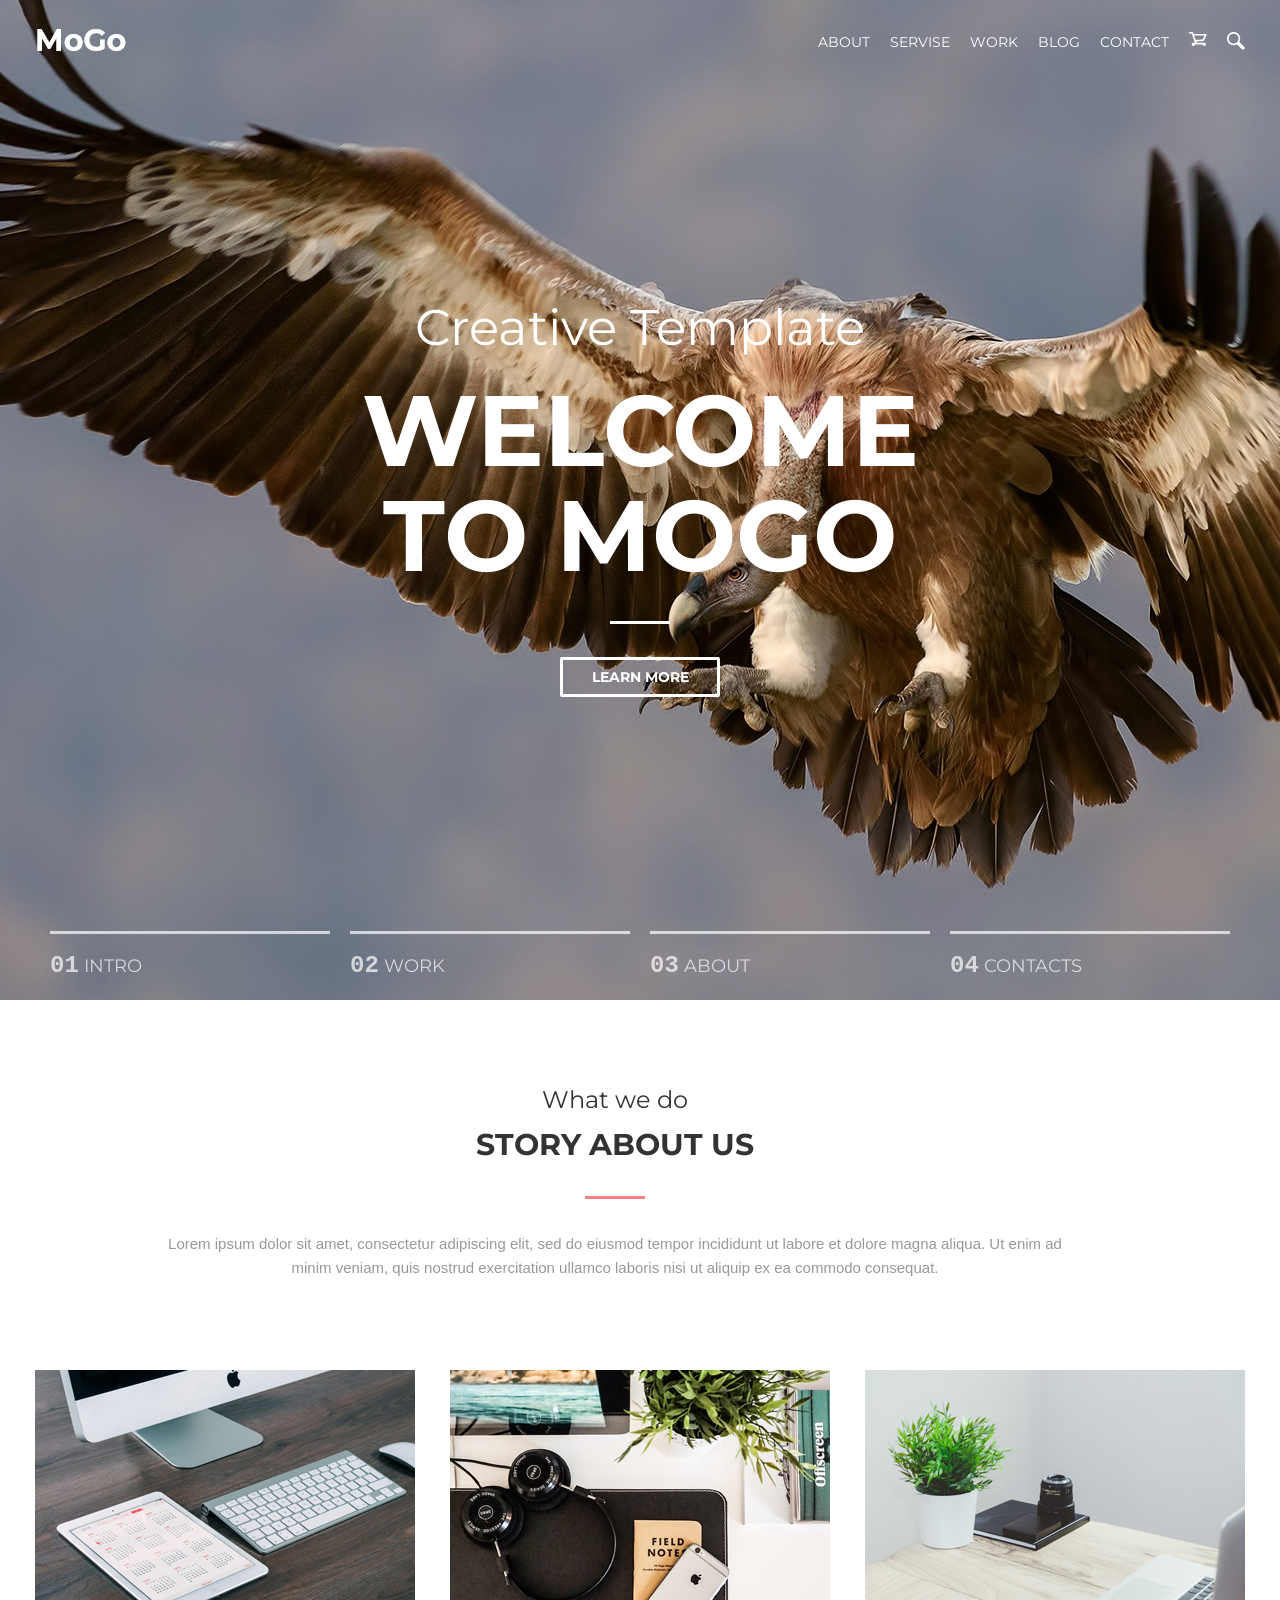
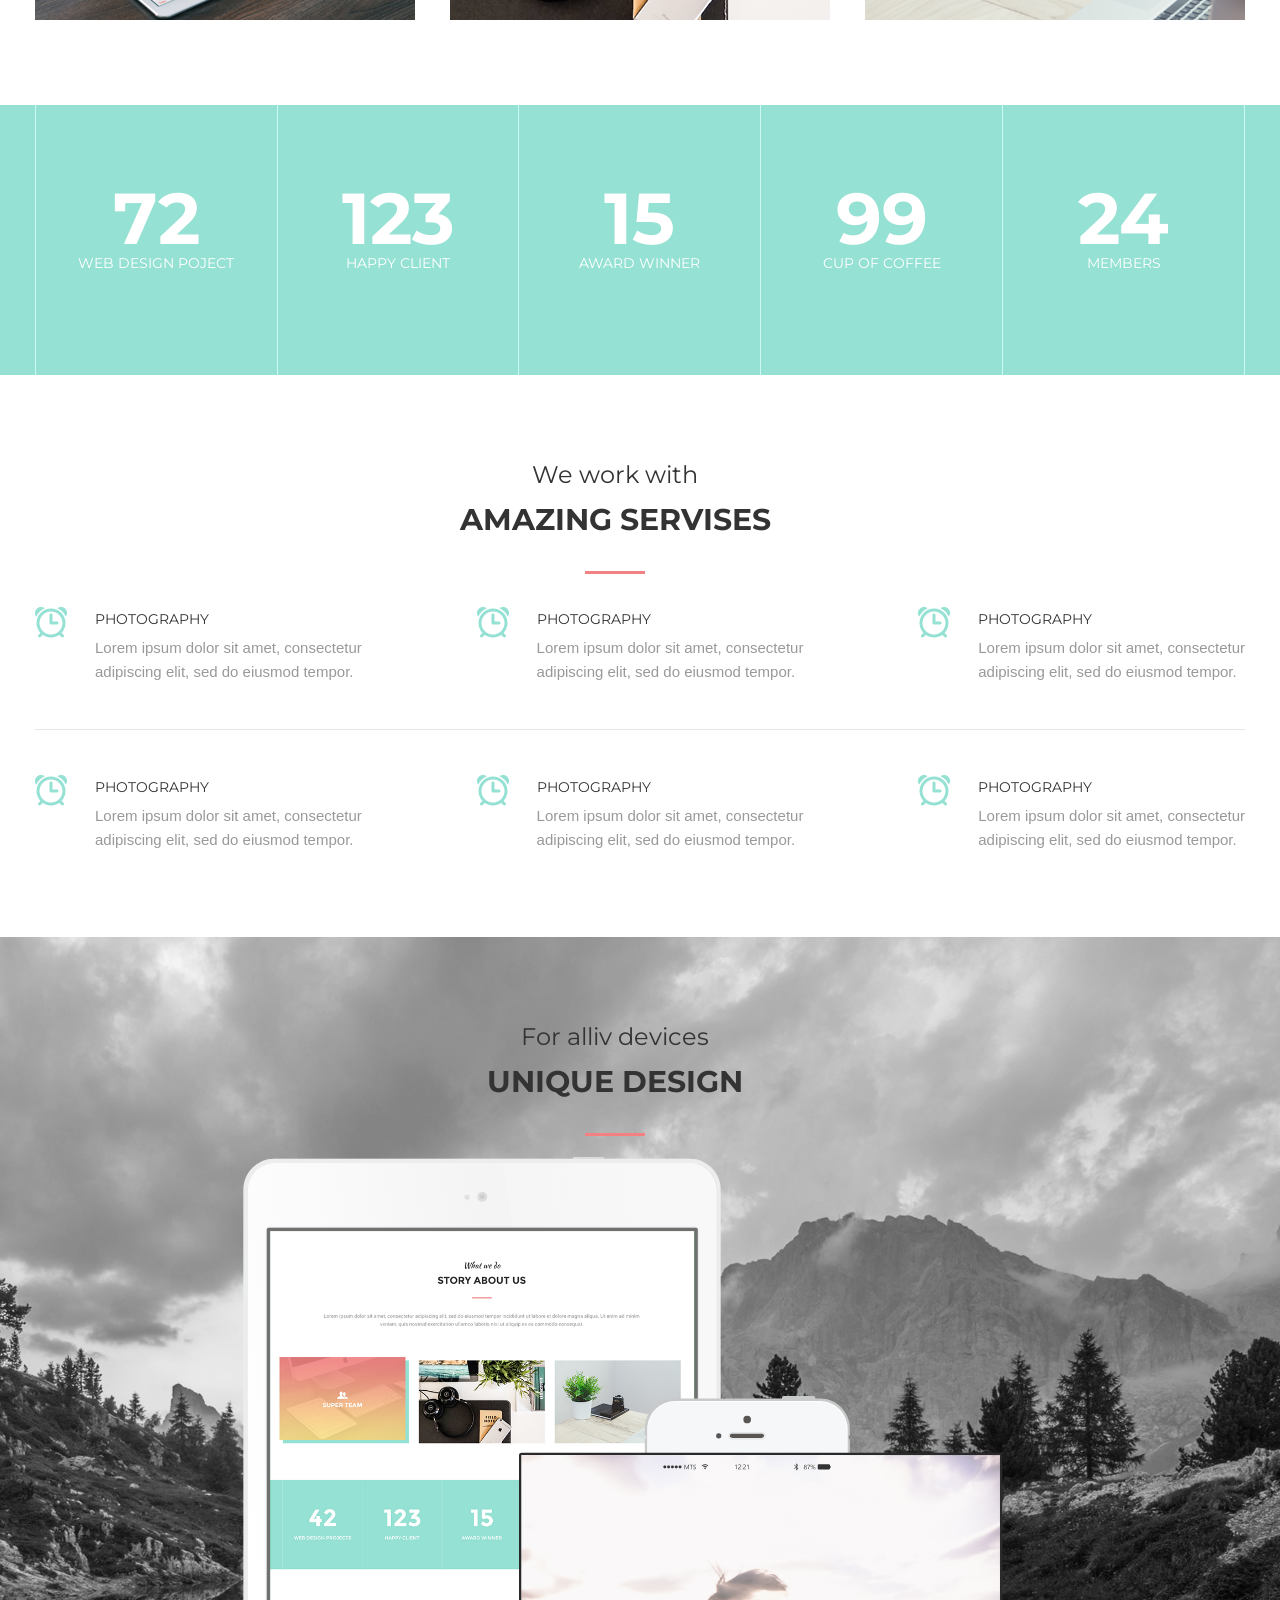
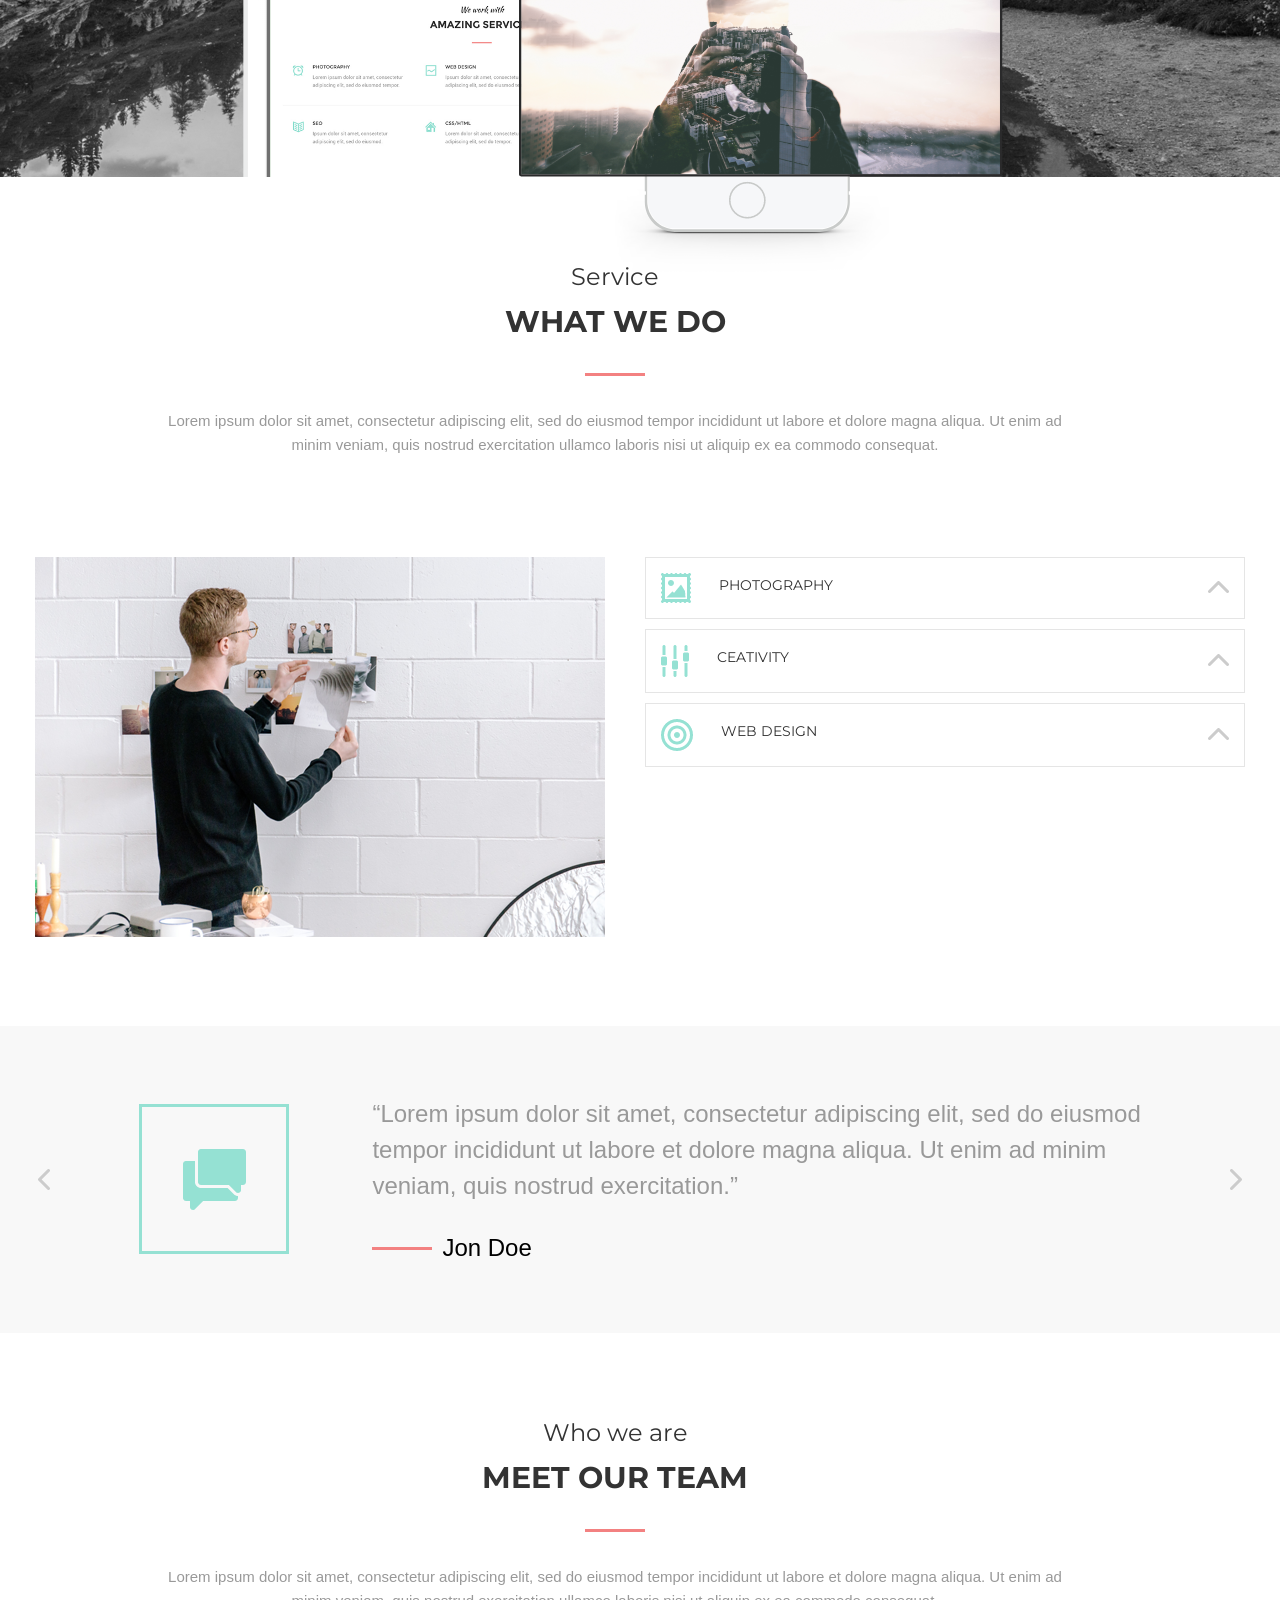
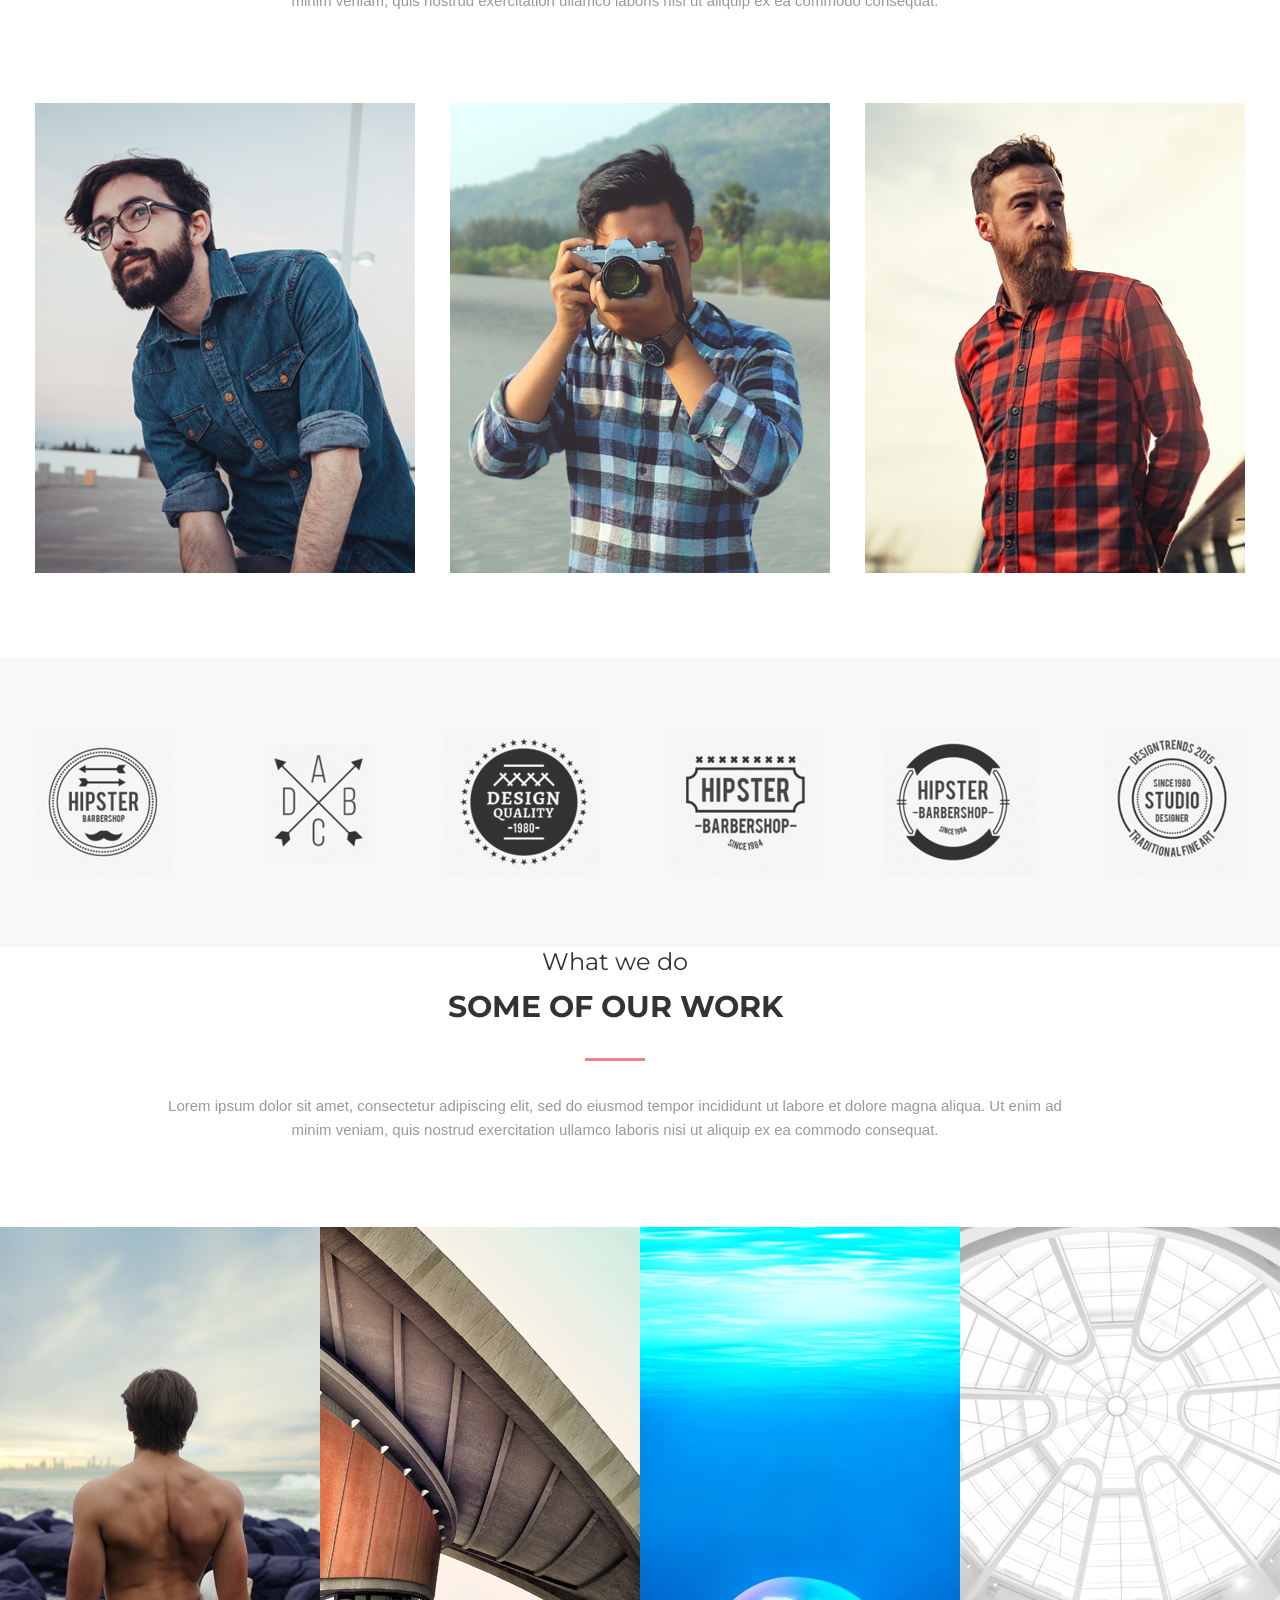
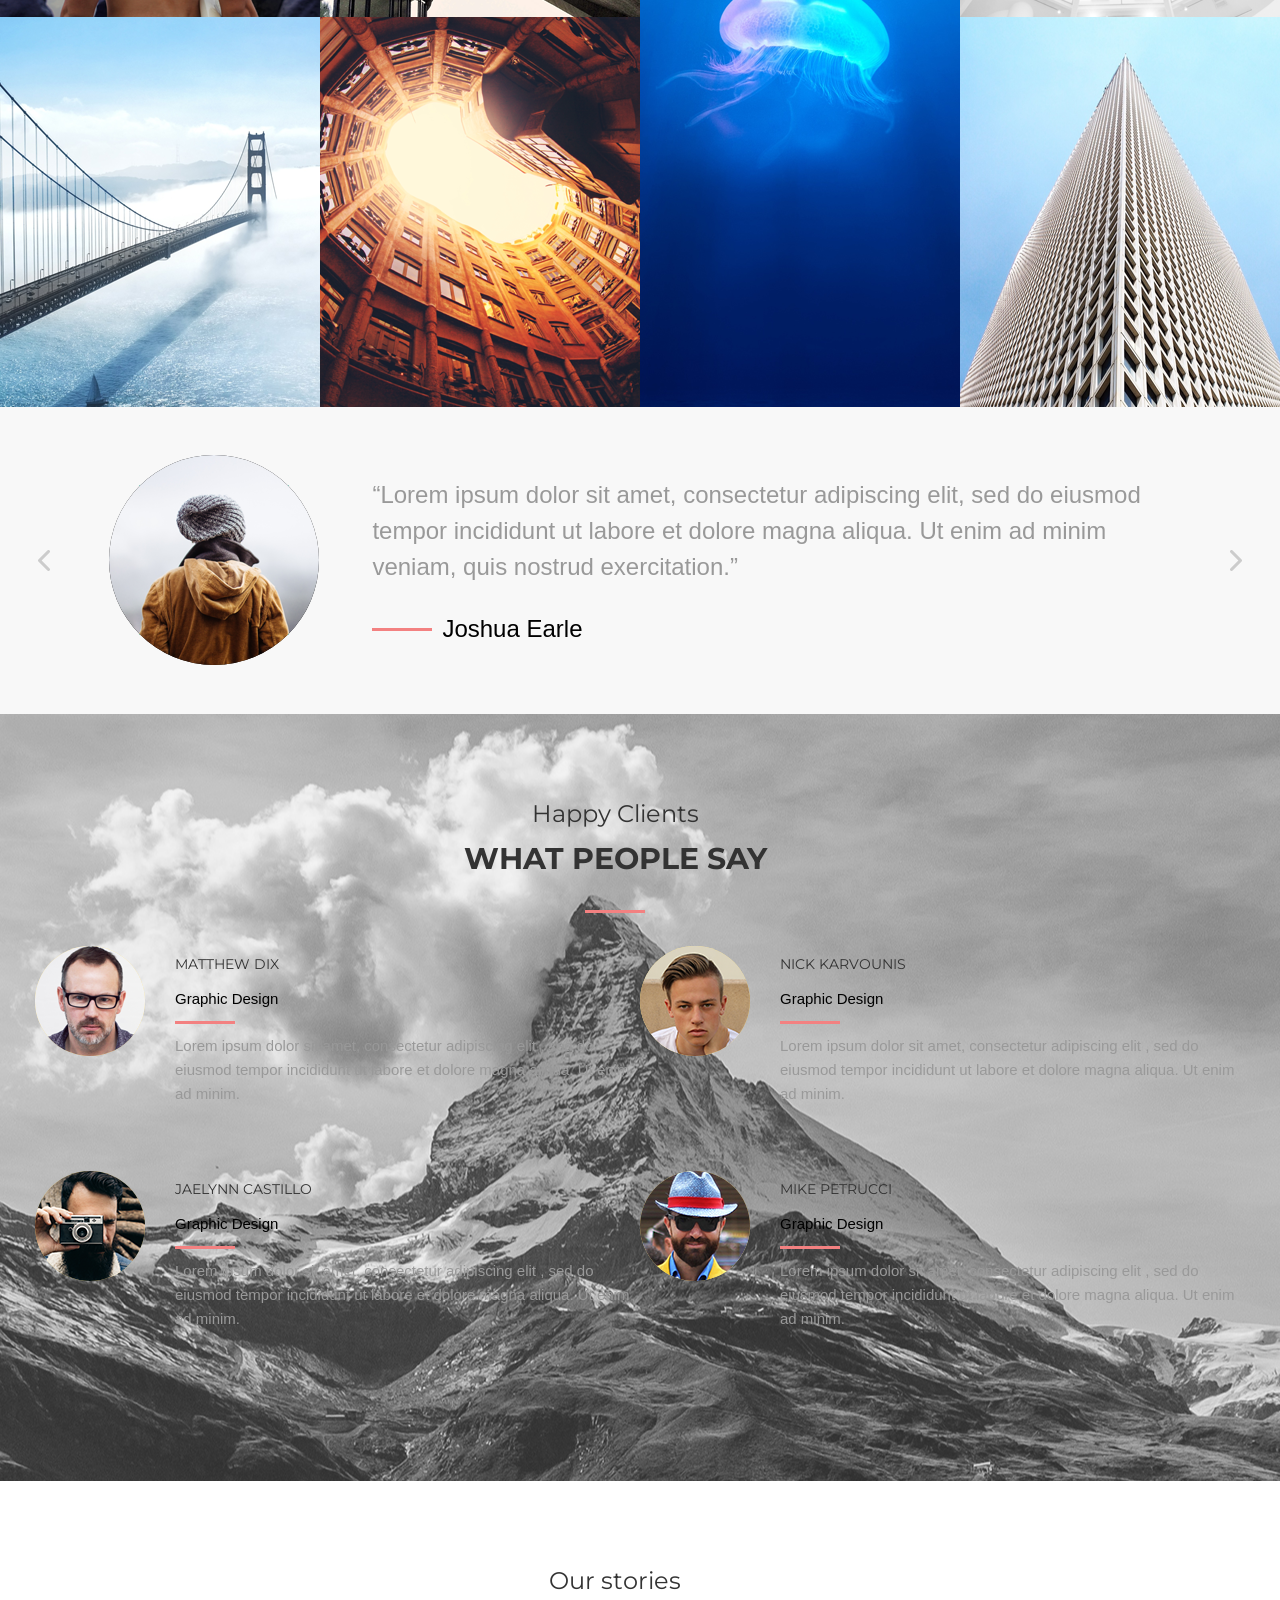
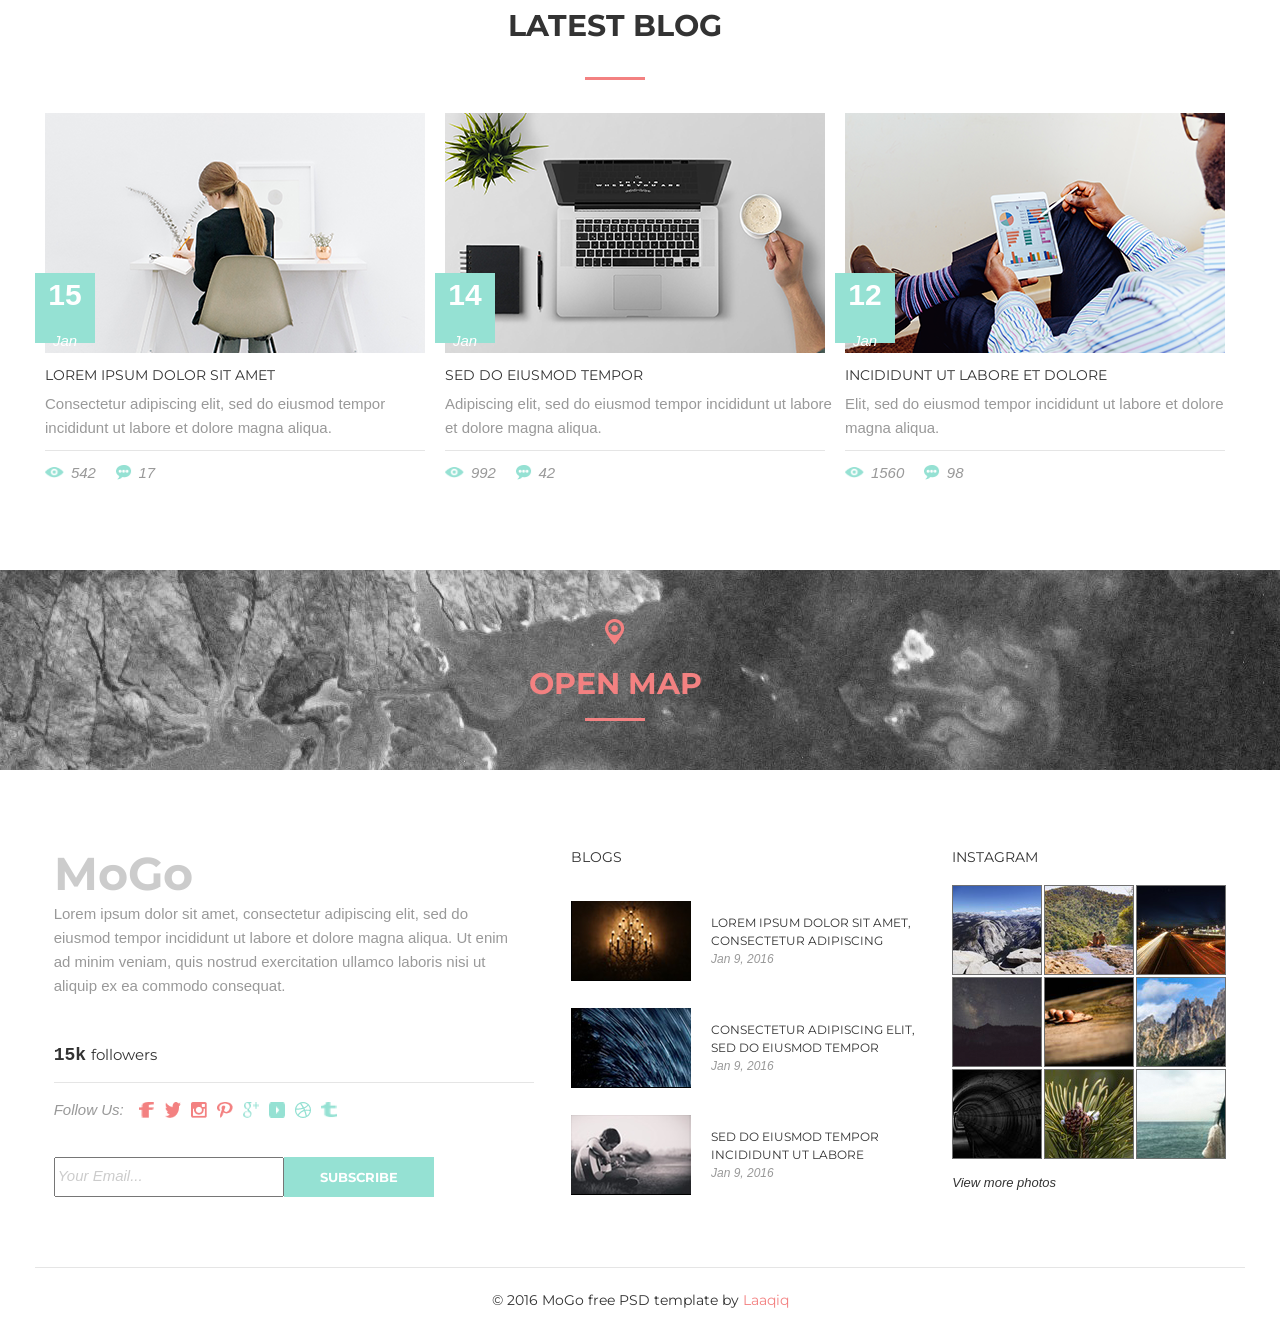
==== commit 1066cc3d: "iPad adaptiv" ====
--- a/index.html
+++ b/index.html
@@ -16,13 +16,13 @@
             <div class="welcome__logo"><img src=".//img/MoGo.png" alt="logo"></div>
                 <nav class="welcome__nav">
                     <ul class="welcome__nav-list">
-                        <li><a class="list-item list-item_activ" href="#">About</a></li>
+                        <li><a class="list-item list-item_hover" href="#">About</a></li>
                         <li><a class="list-item list-item_hover" href="#">Servise</a></li>
                         <li><a class="list-item list-item_hover" href="#">Work</a></li>
                         <li><a class="list-item list-item_hover" href="#">Blog</a></li>
                         <li><a class="list-item list-item_hover" href="#">contact</a></li>
                         <li class="list-item list-item_hover"><a href="#"><img src=".//img/SHOPPING CART.png" alt=""></a></li>
-                        <li class="list-item list-item_hover"><a href="#"><img src=".//img/MAGNIFYING GLASS.png" alt=""></a></li>
+                        <li class="list-item list-item_hover list-item_no-padding"><a href="#"><img src=".//img/MAGNIFYING GLASS.png" alt=""></a></li>
                     </ul>    
                  </nav>
         </header>
--- a/css/style.css
+++ b/css/style.css
@@ -48,7 +48,6 @@
 }
 
 .welcome__nav{
-    max-width: 605px;
     display: flex;
     justify-content: space-between;
     align-items: center;
@@ -56,7 +55,6 @@
 
 .welcome__nav-list{
     font-family: 'Montserrat', sans-serif;
-    width: 500px;
     display: flex;
     justify-content: space-between;
     list-style-type: none;
@@ -69,12 +67,19 @@
     text-decoration: none;
     font-size: 14px;
     font-weight: 400;
+    padding-right: 20px;
 
     display: inline;
     text-transform: uppercase;
 
     transition: 0.2s linear;
 }
+
+.list-item_no-padding{
+    padding: 0;
+}
+
+
 
 .list-item_activ{
     color: #FCE38A;
@@ -115,15 +120,15 @@
 }
 
 .welcome-header_lil{
-    font-size: 72px;
+    font-size: 50px;
     font-weight: 400;
 }
 
 .welcome-header_big{
-    font-size: 150px;
+    font-size: 100px;
+    line-height: 105px;
     font-weight: bold;
     text-transform: uppercase;
-    line-height: 140px;
     padding: 0;
 }
 
@@ -244,9 +249,9 @@
 .main__heading{
     color: #333333;
     font-family: 'Montserrat', sans-serif;
-
+    text-align: center;
     max-width: 960px;
-    text-align: center;
+    padding-right: 50px;
 }
 
 .main__heading-small{
@@ -1240,4 +1245,100 @@
         margin-top: 50px;
     }
 
+}
+
+
+@media(max-width: 768px){
+
+
+    .main__container{
+        padding-top: 50px;
+    }
+
+    .main__container_size-p{
+        padding: 0;
+    }
+
+    .welcome__header{
+        min-width: 650px;
+    }
+
+    .main__heading{
+        padding-right: 50px;
+        padding-left: 50px;
+    }
+
+    .main__team{
+        padding-top: 50px;
+    }
+
+    .main__team-fone{
+        margin: 0 auto;
+        margin-top: 50px;
+    }
+
+    .main__team-fone:first-child{
+        margin-top: 0;
+    }
+
+    .main__item-text span{
+        font-size: 50px;
+    }
+
+    .main__item-text{
+        font-size: 13px;
+    }
+
+    .display {
+        width: 500px;
+        top: 297px;
+        right: 252px;
+    }
+
+    .display:last-child {
+        width: 400px;
+        top: 526px;
+        right: 60px;
+    }
+
+    .main__service{
+        margin-top: 50px;
+    }
+
+    .main__quote-text{
+        font-size: 13px;
+    }
+
+    .main__quote-img{
+        width: 100px;
+        height: 100px;
+    }
+
+    .main__img-inner_size-w-h{
+        width: 100px;
+        height: 100px;
+    }
+
+    .main__quote-autor{
+        margin-top: 15px;
+    }
+
+    .autor{
+        font-size: 17px;
+    }
+
+    .main__clients-photo{
+        width: 100px;
+        height: 100px;
+    }
+
+    .main__stories-item{
+        margin: 0 auto;
+        margin-top: 50px;
+    }
+
+    .main__stories-item:first-child{
+        margin-top: 0;
+    }
+
 }
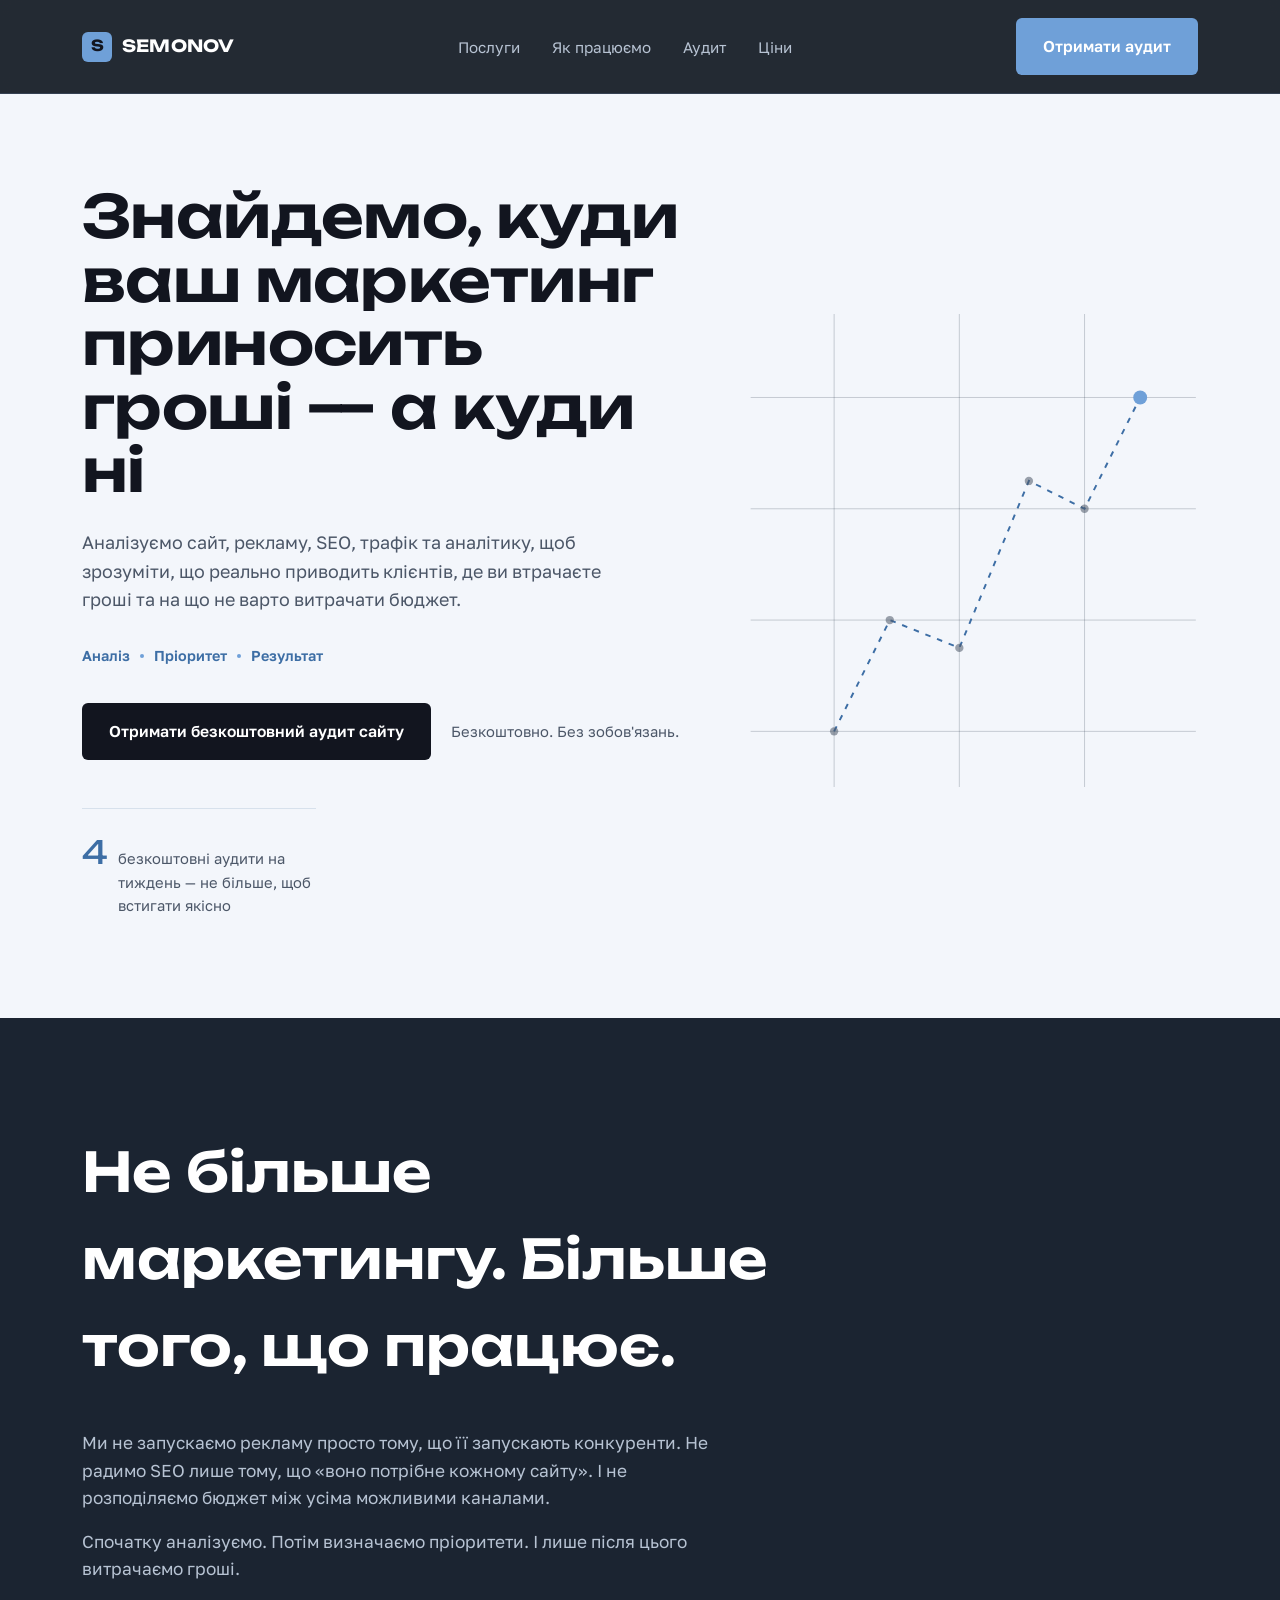
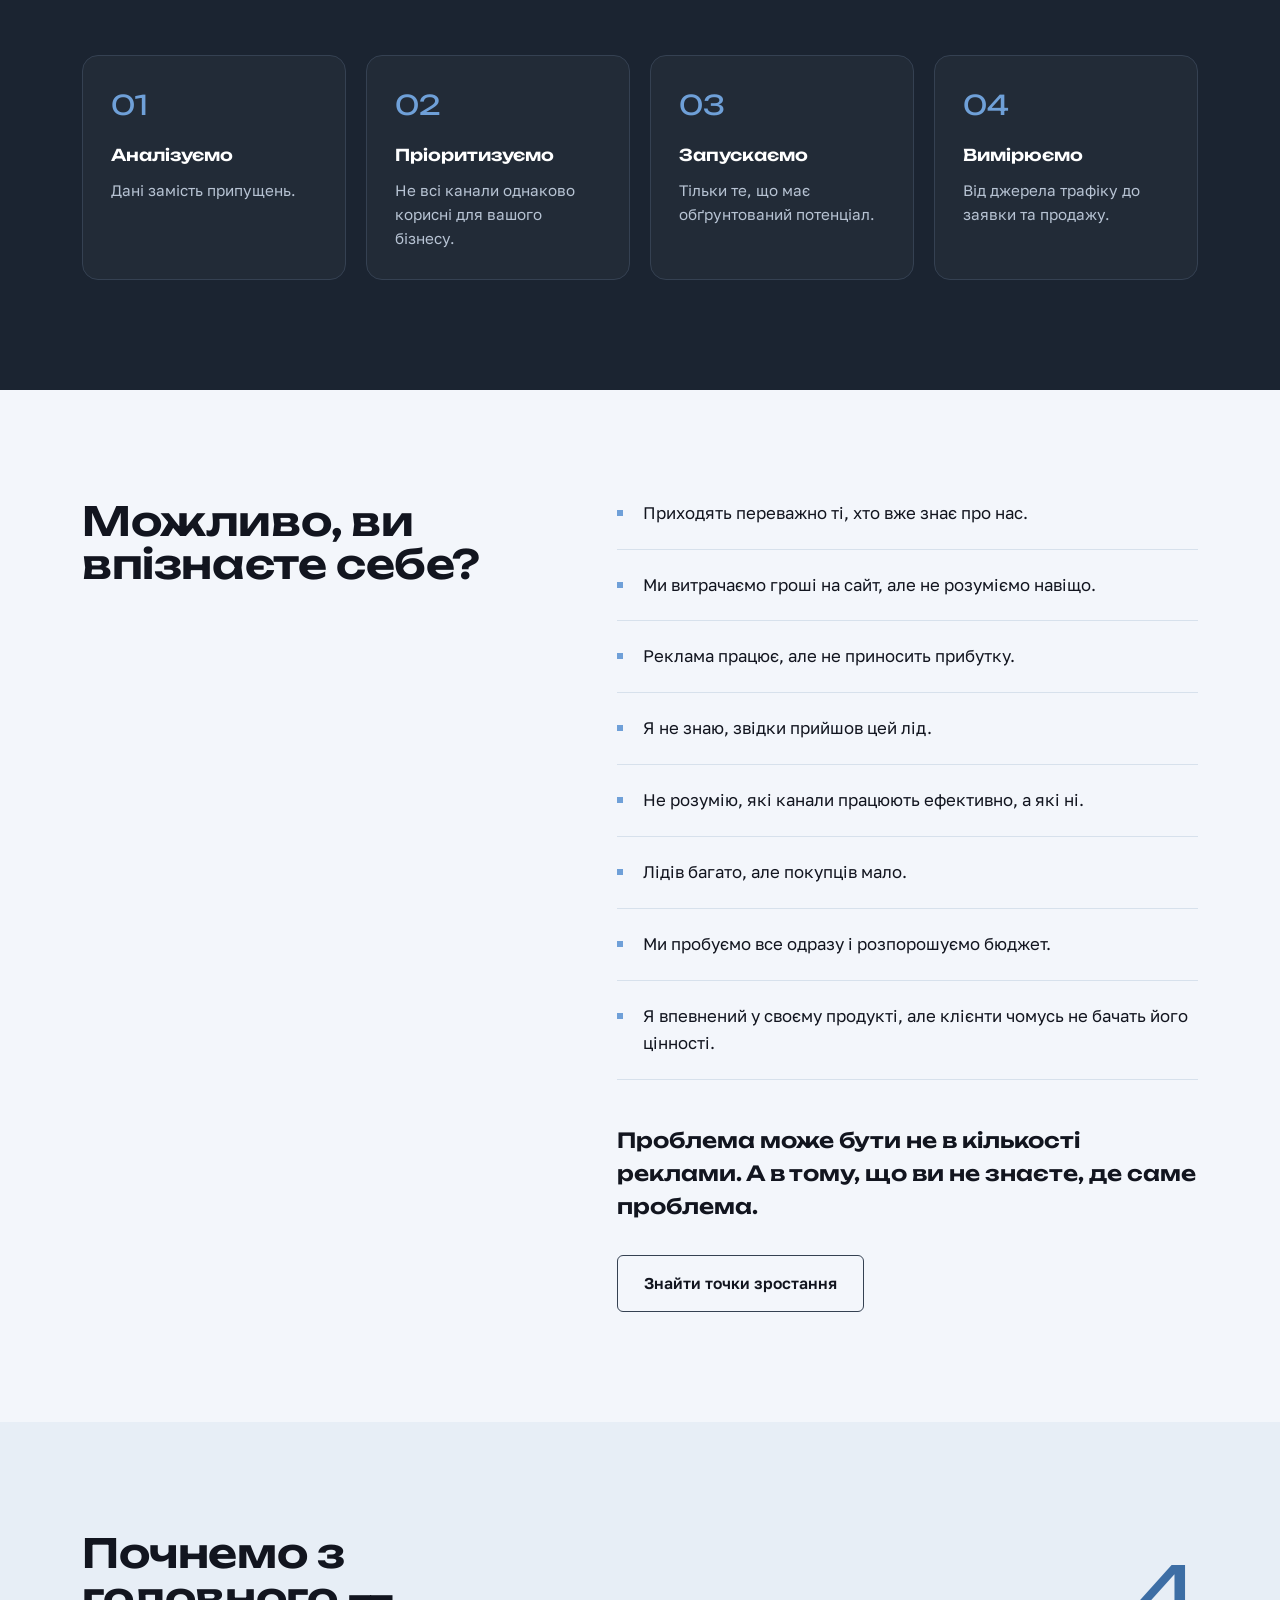
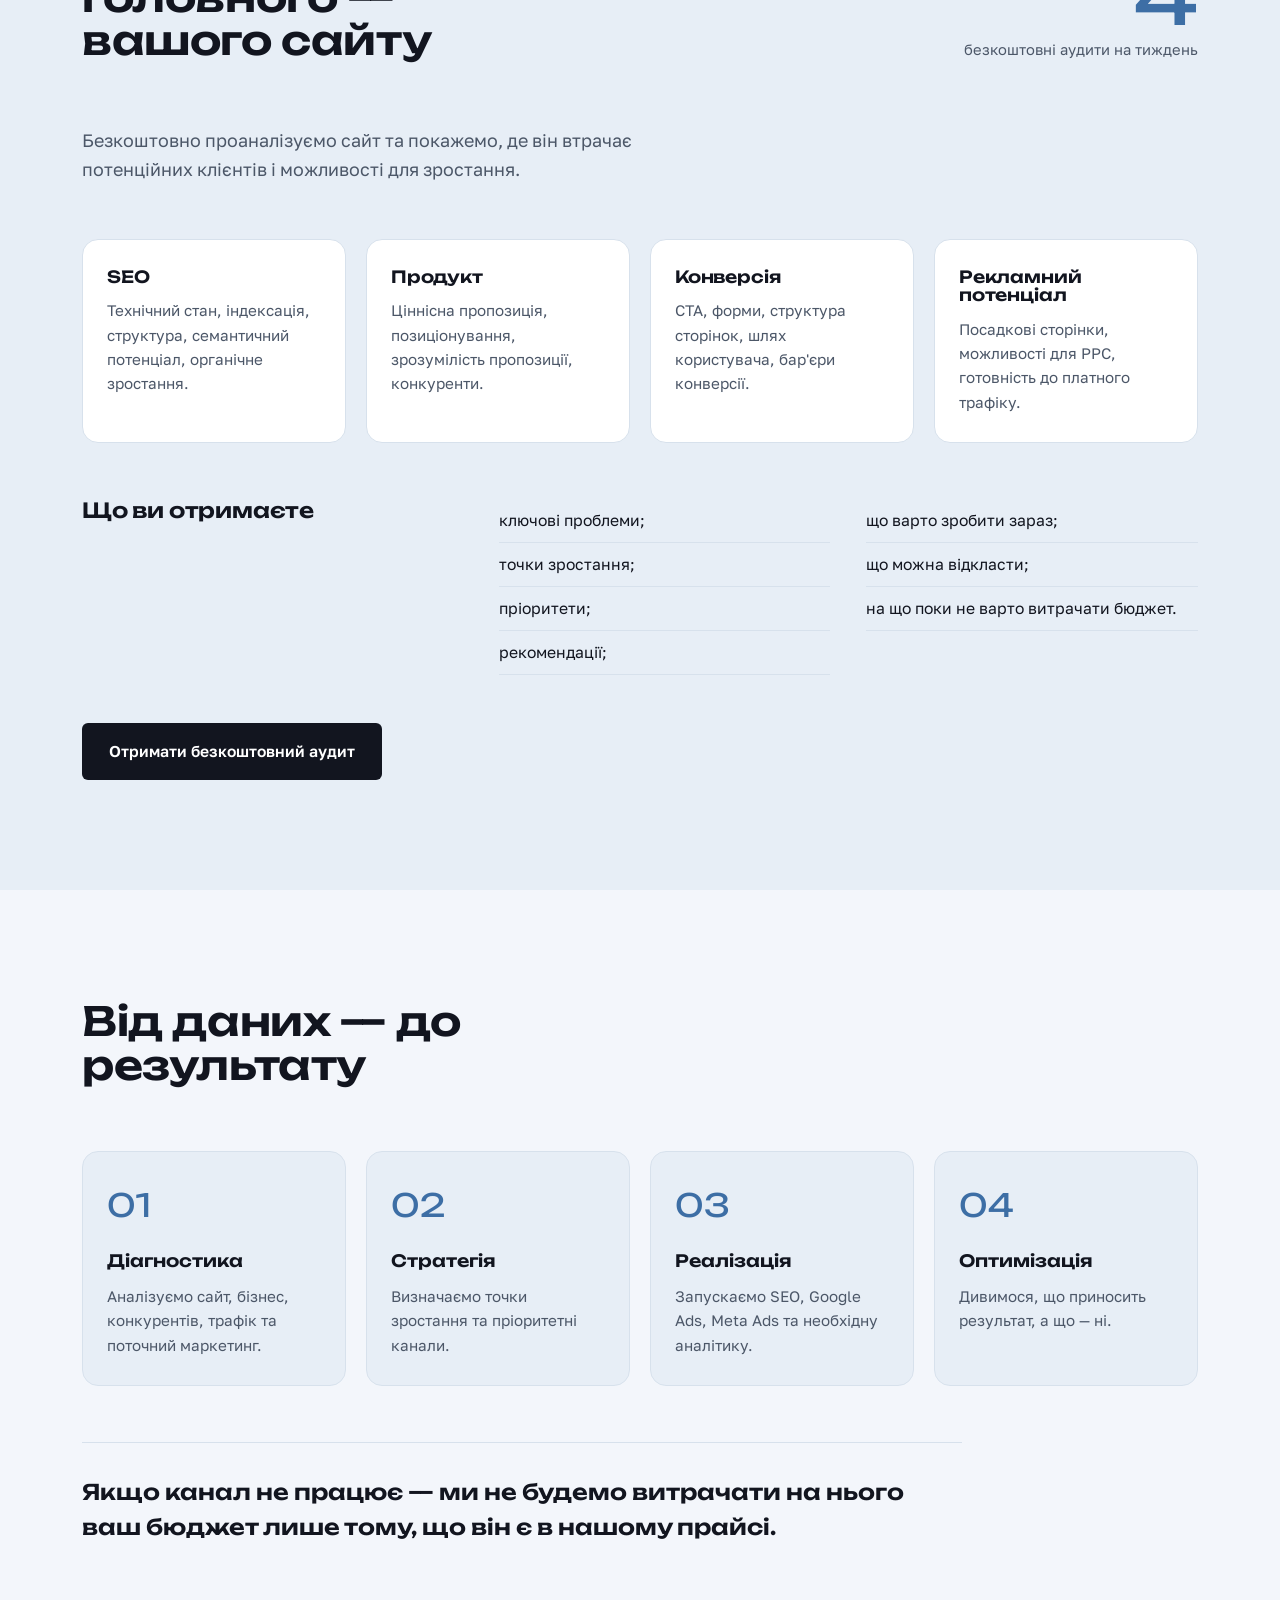
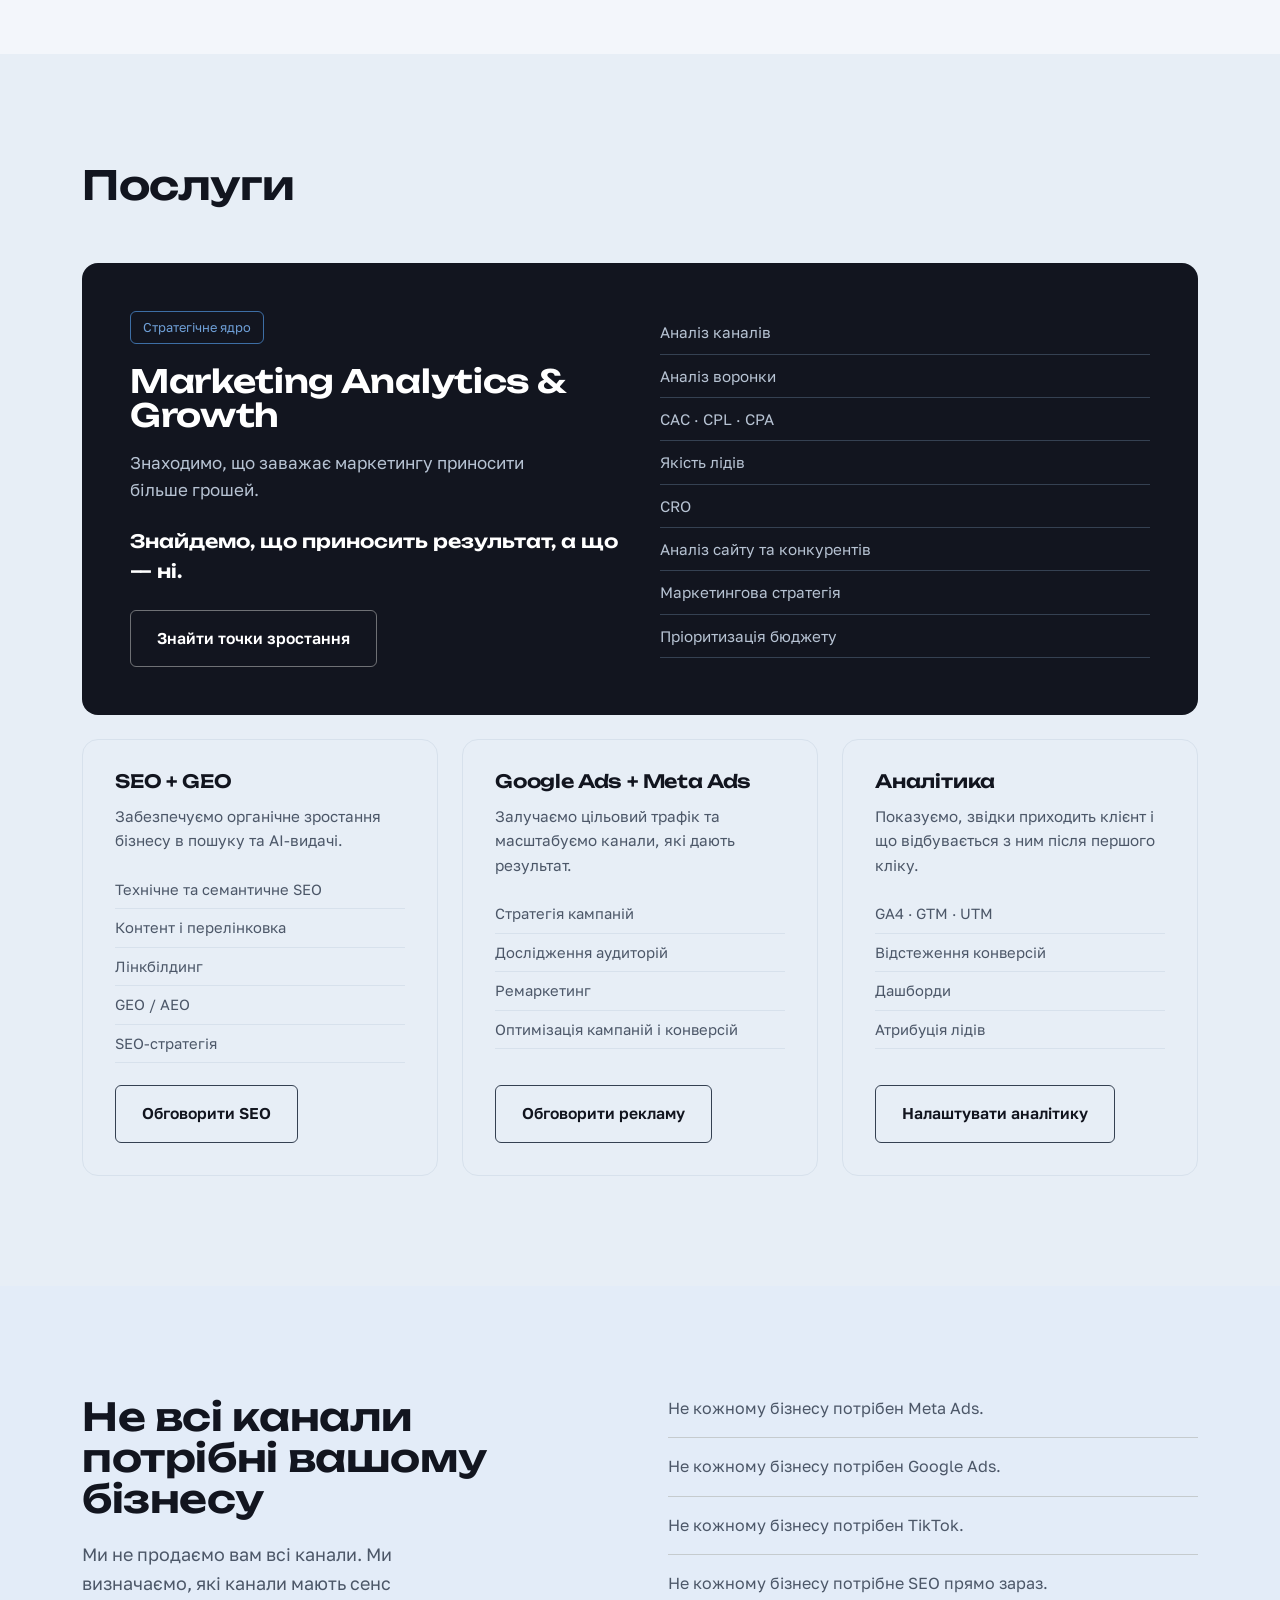
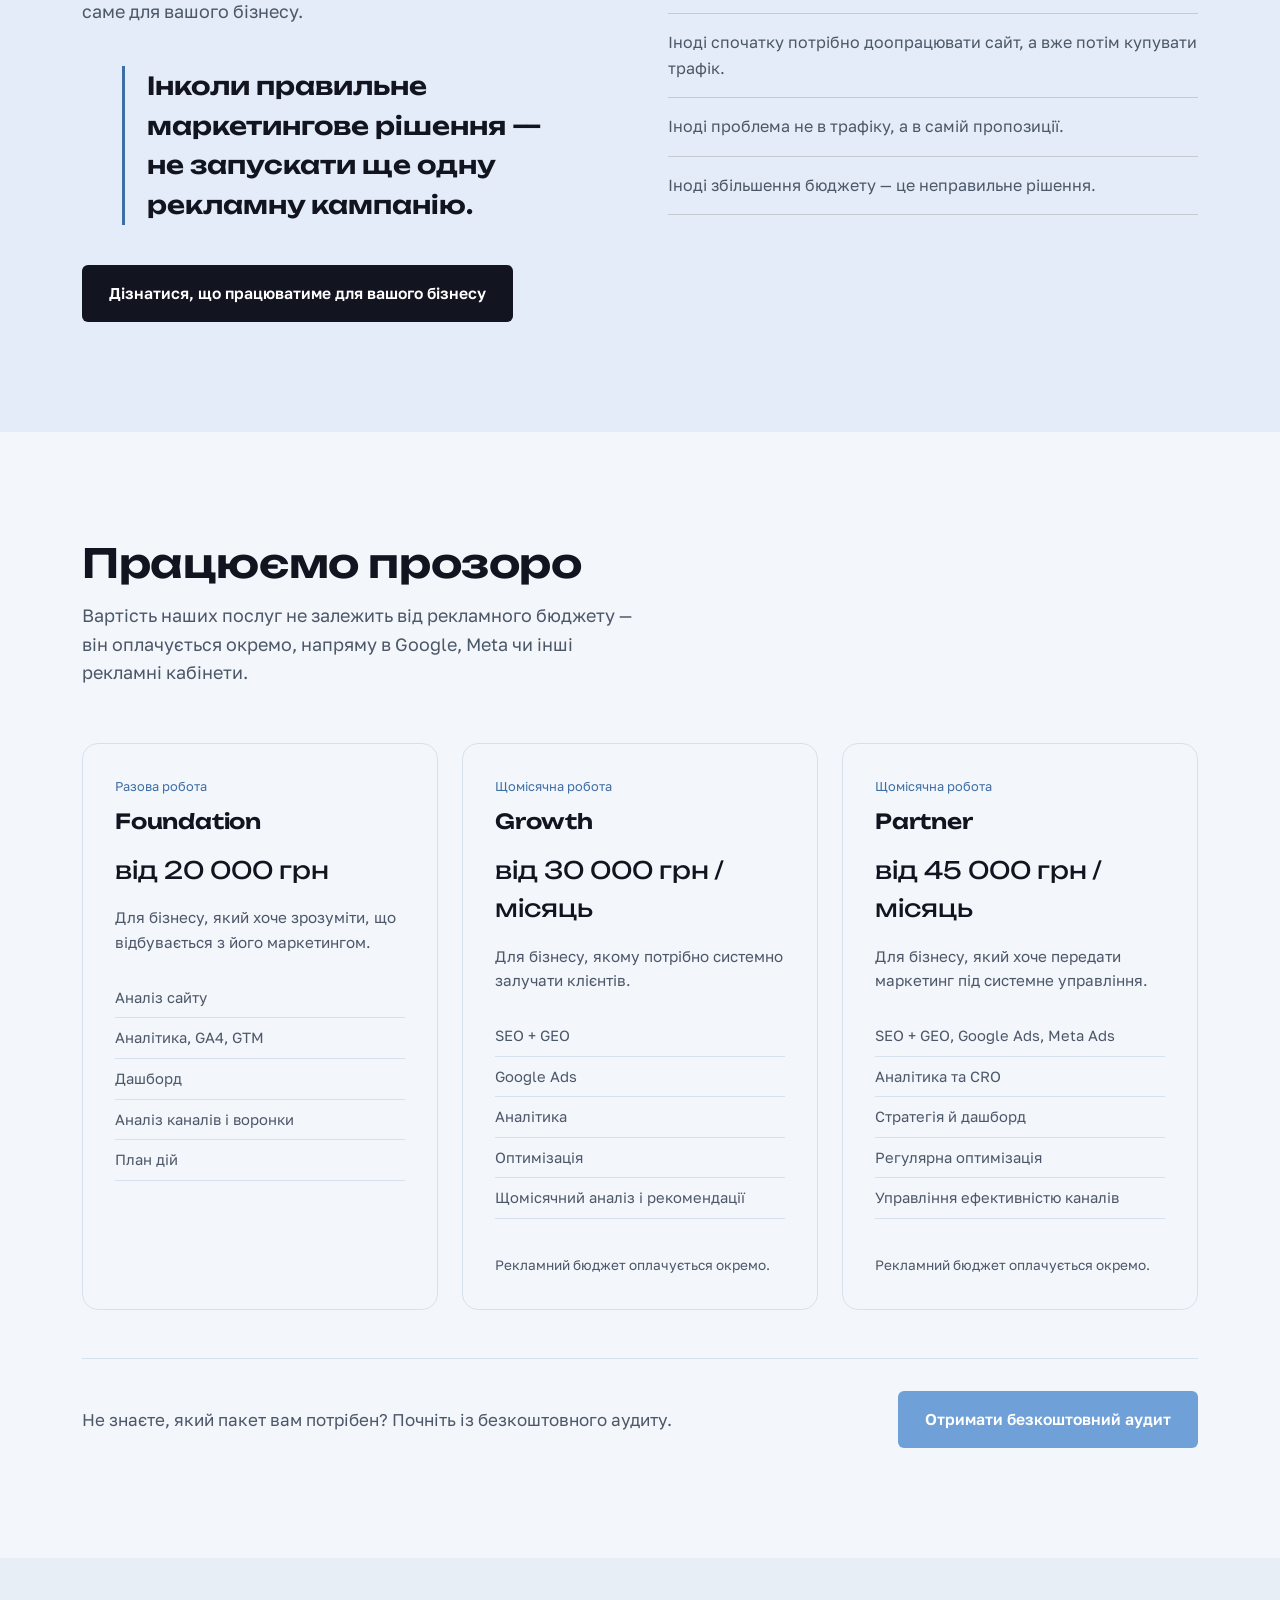
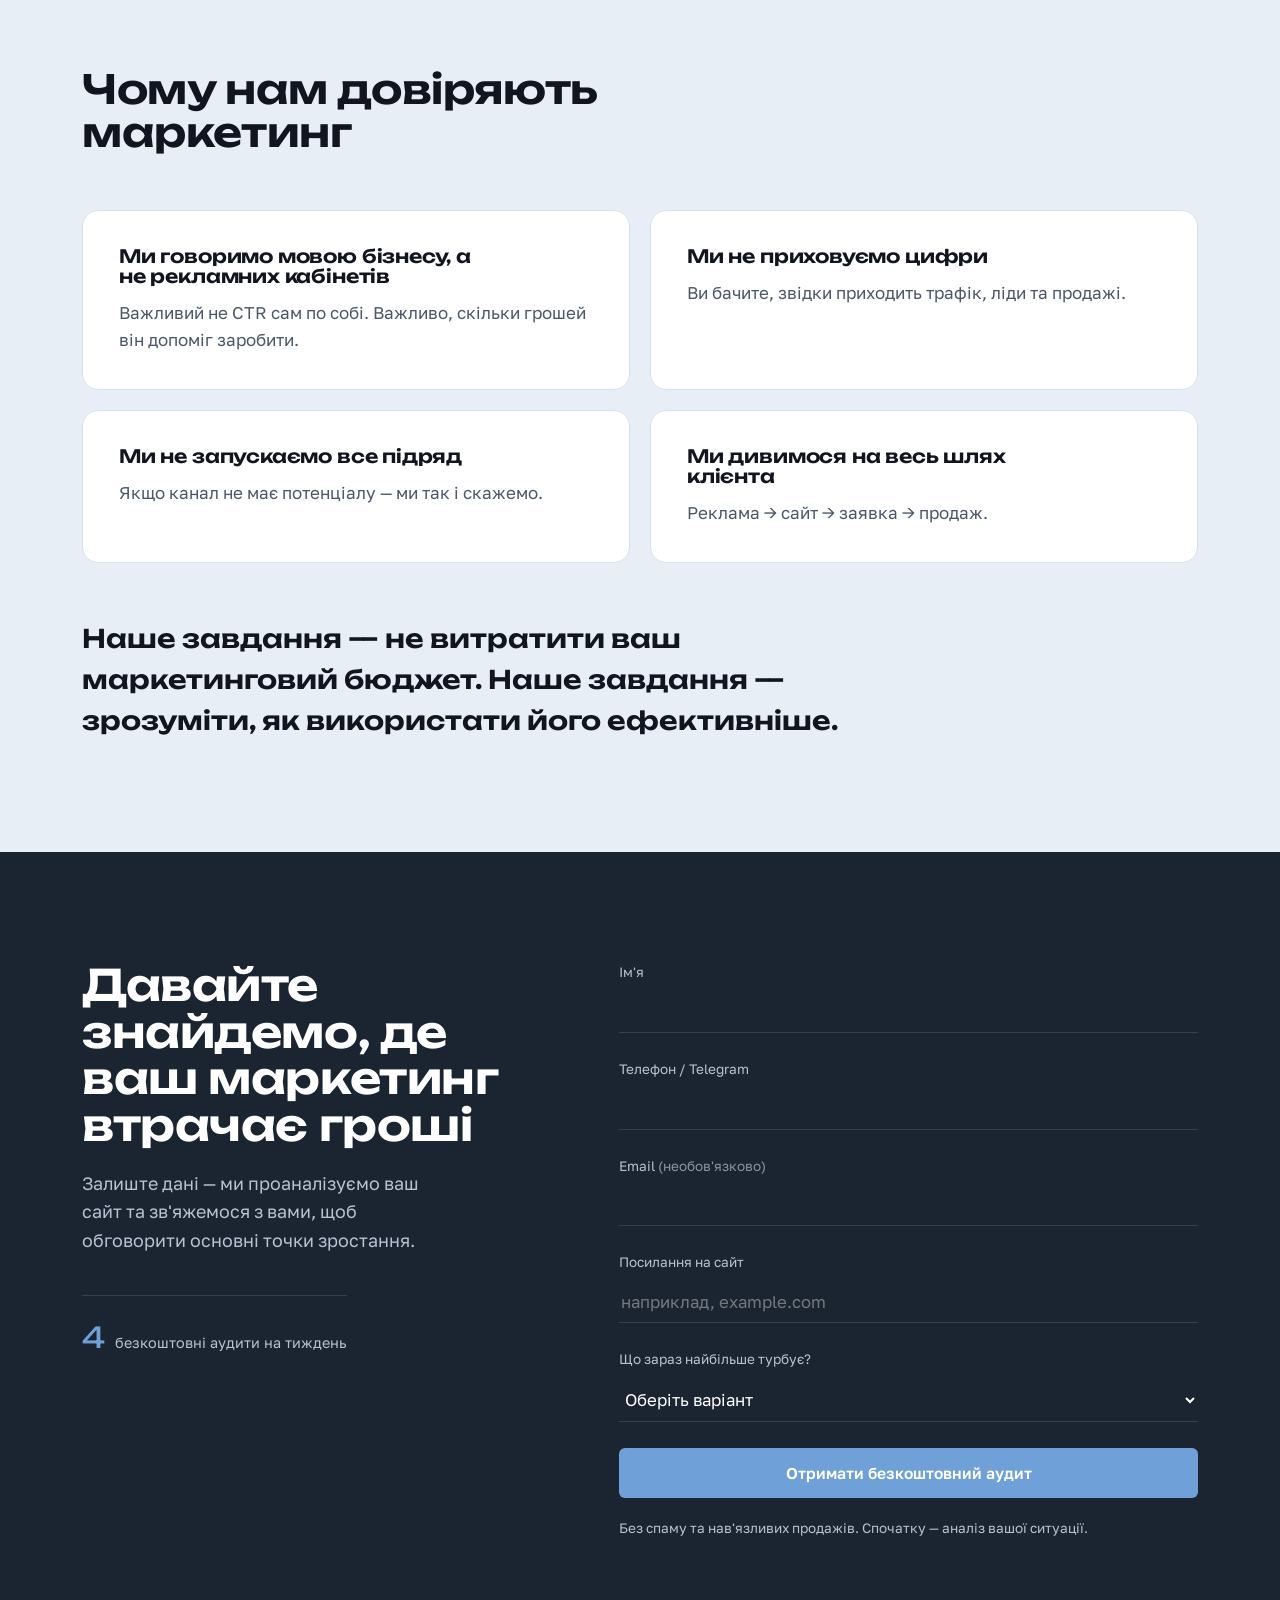
==== commit 89c3522e: "Update print statement from 'Hello' to 'Goodbye'" ====
--- a/index.html
+++ b/index.html
@@ -1,703 +1,1450 @@
 <!DOCTYPE html>
-<html lang="en">
+<html lang="uk">
 <head>
-    <meta charset="UTF-8">
-    <meta http-equiv="X-UA-Compatible" content="IE=edge">
-    <meta name="viewport" content="width=device-width, initial-scale=1.0">
-    <link rel="preconnect" href="https://fonts.googleapis.com">
-    <link rel="preconnect" href="https://fonts.gstatic.com" crossorigin>
-    <link href="https://fonts.googleapis.com/css2?family=Kaushan+Script&family=Montserrat:wght@400;500;700&family=Roboto&display=swap" rel="stylesheet">
-    <link rel="stylesheet" href=".//css/style.css">
-    <title>MoGo</title>
+<meta charset="UTF-8">
+<meta name="viewport" content="width=device-width, initial-scale=1.0">
+<title>SEMONOV — маркетингова аналітика та просування бізнесу</title>
+<meta name="description" content="SEMONOV аналізує сайт, рекламу, SEO та аналітику, щоб визначити, де маркетинг приносить гроші, а де — ні. Безкоштовний аудит сайту та точок зростання. До 4 аудитів на тиждень.">
+
+<meta property="og:title" content="SEMONOV — не більше маркетингу. Більше того, що працює.">
+<meta property="og:description" content="Аналіз → Пріоритизація → Реалізація → Вимірювання → Оптимізація. Безкоштовний аудит сайту та точок зростання.">
+<meta property="og:type" content="website">
+<meta property="og:url" content="https://example.com/">
+<meta property="og:image" content="https://example.com/og-image.jpg">
+<meta property="og:locale" content="uk_UA">
+
+<link rel="canonical" href="https://example.com/">
+<link rel="icon" type="image/svg+xml" href="data:image/svg+xml,%3Csvg xmlns='http://www.w3.org/2000/svg' viewBox='0 0 40 40'%3E%3Crect width='40' height='40' fill='%2312151F'/%3E%3Ctext x='50%25' y='56%25' font-family='Arial, sans-serif' font-weight='700' font-size='22' fill='%236FA0D8' text-anchor='middle'%3ES%3C/text%3E%3C/svg%3E">
+
+<link rel="preconnect" href="https://fonts.googleapis.com">
+<link rel="preconnect" href="https://fonts.gstatic.com" crossorigin>
+<link href="https://fonts.googleapis.com/css2?family=Unbounded:wght@500;600;700;800&family=Golos+Text:wght@400;500;600;700&display=swap" rel="stylesheet">
+
+<style>
+  :root {
+    --bg: #F3F6FB;
+    --bg-raised: #FFFFFF;
+    --surface: #E7EEF6;
+    --ink: #12151F;
+    --ink-soft: #4C5768;
+    --graphite: #1B2431;
+    --graphite-soft: #B7C3D3;
+    --accent: #6FA0D8;
+    --accent-deep: #3D6EA5;
+    --accent-tint: #E3ECF8;
+    --line: #D7E1EC;
+    --line-dark: #354152;
+    --font-display: "Unbounded", sans-serif;
+    --font-body: "Golos Text", sans-serif;
+    --container: 1180px;
+    --radius: 6px;
+    --radius-lg: 16px;
+  }
+
+  * { box-sizing: border-box; }
+  html { scroll-behavior: smooth; }
+
+  @media (prefers-reduced-motion: reduce) {
+    html { scroll-behavior: auto; }
+    *, *::before, *::after { animation-duration: 0.001ms !important; animation-iteration-count: 1 !important; transition-duration: 0.001ms !important; scroll-behavior: auto !important; }
+  }
+
+  body {
+    margin: 0;
+    font-family: var(--font-body);
+    color: var(--ink);
+    background: var(--bg);
+    line-height: 1.6;
+    font-size: 17px;
+    -webkit-font-smoothing: antialiased;
+  }
+
+  h1, h2, h3, h4 {
+    font-family: var(--font-display);
+    font-weight: 600;
+    line-height: 1.08;
+    margin: 0;
+    letter-spacing: -0.01em;
+  }
+
+  p { margin: 0; }
+  a { color: inherit; }
+  ul { margin: 0; padding: 0; list-style: none; }
+
+  .container {
+    max-width: var(--container);
+    margin: 0 auto;
+    padding: 0 32px;
+  }
+
+  section { position: relative; }
+
+  .eyebrow-index {
+    font-family: var(--font-display);
+    font-size: 0.78rem;
+    color: var(--accent-deep);
+    letter-spacing: 0.02em;
+  }
+
+  .lede {
+    font-size: clamp(1.05rem, 1.4vw, 1.2rem);
+    color: var(--ink-soft);
+    max-width: 560px;
+  }
+
+  /* ---------- Buttons ---------- */
+  .btn {
+    display: inline-flex;
+    align-items: center;
+    gap: 10px;
+    padding: 15px 26px;
+    border-radius: var(--radius);
+    font-family: var(--font-body);
+    font-size: 0.98rem;
+    font-weight: 600;
+    text-decoration: none;
+    cursor: pointer;
+    border: 1px solid transparent;
+    transition: background-color 0.2s ease, color 0.2s ease, border-color 0.2s ease, transform 0.15s ease;
+  }
+  .btn:active { transform: translateY(1px); }
+  .btn:focus-visible { outline: 2px solid var(--accent-deep); outline-offset: 3px; }
+
+  .btn-accent {
+    background: var(--accent);
+    color: var(--bg-raised);
+  }
+  .btn-accent:hover { background: var(--accent-deep); }
+
+  .btn-ink {
+    background: var(--ink);
+    color: var(--bg-raised);
+  }
+  .btn-ink:hover { background: var(--accent-deep); }
+
+  .btn-outline {
+    background: transparent;
+    color: var(--ink);
+    border-color: var(--line-dark);
+  }
+  .btn-outline:hover { border-color: var(--accent); color: var(--accent-deep); }
+
+  .btn-outline-light {
+    background: transparent;
+    color: var(--bg-raised);
+    border-color: rgba(251,250,246,0.4);
+  }
+  .btn-outline-light:hover { border-color: var(--accent); color: var(--accent); }
+
+  .btn-block { width: 100%; justify-content: center; }
+
+  /* ---------- Header ---------- */
+  header.site-header {
+    position: sticky;
+    top: 0;
+    z-index: 60;
+    background: rgba(18, 24, 34, 0.92);
+    backdrop-filter: blur(10px) saturate(140%);
+    border-bottom: 1px solid var(--line-dark);
+  }
+  .header-inner {
+    max-width: var(--container);
+    margin: 0 auto;
+    padding: 18px 32px;
+    display: flex;
+    align-items: center;
+    justify-content: space-between;
+    gap: 20px;
+  }
+  .brand {
+    display: flex;
+    align-items: center;
+    gap: 10px;
+    text-decoration: none;
+    color: var(--bg-raised);
+  }
+  .brand-mark {
+    width: 30px;
+    height: 30px;
+    border-radius: var(--radius);
+    background: var(--accent);
+    color: var(--ink);
+    display: flex;
+    align-items: center;
+    justify-content: center;
+    font-family: var(--font-display);
+    font-weight: 700;
+    font-size: 0.95rem;
+    flex-shrink: 0;
+  }
+  .brand-word {
+    font-family: var(--font-display);
+    font-weight: 700;
+    font-size: 1.05rem;
+    letter-spacing: 0.01em;
+    color: var(--bg-raised);
+  }
+
+  nav.main-nav ul {
+    display: flex;
+    gap: 32px;
+  }
+  nav.main-nav a {
+    text-decoration: none;
+    color: var(--graphite-soft);
+    font-size: 0.95rem;
+    position: relative;
+    padding-bottom: 3px;
+  }
+  nav.main-nav a::after {
+    content: "";
+    position: absolute;
+    left: 0; right: 100%;
+    bottom: 0;
+    height: 1px;
+    background: var(--accent);
+    transition: right 0.2s ease;
+  }
+  nav.main-nav a:hover { color: var(--bg-raised); }
+  nav.main-nav a:hover::after { right: 0; }
+
+  .header-cta { display: flex; align-items: center; gap: 14px; }
+
+  .nav-toggle {
+    display: none;
+    background: none;
+    border: 1px solid var(--line-dark);
+    border-radius: var(--radius);
+    width: 40px; height: 40px;
+    align-items: center; justify-content: center;
+    cursor: pointer;
+    position: relative;
+  }
+  .nav-toggle span, .nav-toggle::before, .nav-toggle::after {
+    content: ""; display: block; width: 16px; height: 1.5px; background: var(--bg-raised); position: absolute;
+  }
+  .nav-toggle::before { transform: translateY(-5px); }
+  .nav-toggle::after { transform: translateY(5px); }
+
+  @media (max-width: 880px) {
+    nav.main-nav { display: none; }
+    nav.main-nav.open {
+      display: block;
+      position: absolute; top: 100%; left: 0; right: 0;
+      background: var(--graphite);
+      border-bottom: 1px solid var(--line-dark);
+      padding: 20px 32px 28px;
+    }
+    nav.main-nav.open ul { flex-direction: column; gap: 18px; }
+    .header-cta .btn-accent { display: none; }
+    .nav-toggle { display: flex; }
+  }
+
+  /* ---------- Hero ---------- */
+  .hero {
+    padding: 90px 0 100px;
+    overflow: hidden;
+  }
+  .hero-grid {
+    display: grid;
+    grid-template-columns: 1.15fr 0.85fr;
+    gap: 56px;
+    align-items: center;
+  }
+  .hero h1 {
+    font-size: clamp(2.3rem, 4.6vw, 3.7rem);
+    max-width: 15ch;
+  }
+  .hero-reveal-line {
+    display: block;
+    overflow: hidden;
+  }
+  .hero-reveal-line span {
+    display: block;
+    transform: translateY(110%);
+    animation: revealUp 0.7s cubic-bezier(.2,.8,.2,1) forwards;
+  }
+  .hero-reveal-line:nth-child(1) span { animation-delay: 0.05s; }
+  .hero-reveal-line:nth-child(2) span { animation-delay: 0.16s; }
+  .hero-reveal-line:nth-child(3) span { animation-delay: 0.27s; }
+  @keyframes revealUp {
+    to { transform: translateY(0); }
+  }
+  @media (prefers-reduced-motion: reduce) {
+    .hero-reveal-line span { transform: none; animation: none; }
+  }
+
+  .hero-lede { margin-top: 26px; }
+
+  .hero-process-rail {
+    display: flex;
+    align-items: center;
+    gap: 10px;
+    margin-top: 30px;
+    font-size: 0.9rem;
+    color: var(--accent-deep);
+    font-weight: 600;
+  }
+  .hero-process-rail .dot {
+    width: 4px; height: 4px; background: var(--accent); border-radius: 50%; flex-shrink: 0;
+  }
+
+  .hero-cta-row {
+    display: flex;
+    flex-wrap: wrap;
+    align-items: center;
+    gap: 20px;
+    margin-top: 36px;
+  }
+  .hero-microcopy { color: var(--ink-soft); font-size: 0.92rem; }
+
+  .hero-capacity {
+    margin-top: 48px;
+    display: inline-flex;
+    align-items: baseline;
+    gap: 10px;
+    padding-top: 18px;
+    border-top: 1px solid var(--line);
+  }
+  .hero-capacity .num {
+    font-family: var(--font-display);
+    font-size: 2rem;
+    color: var(--accent-deep);
+  }
+  .hero-capacity .txt { color: var(--ink-soft); font-size: 0.92rem; max-width: 22ch; }
+
+  /* Hero visual: abstract coordinate grid */
+  .hero-visual {
+    position: relative;
+    aspect-ratio: 1 / 1.05;
+  }
+  .hero-visual svg { width: 100%; height: 100%; display: block; }
+  .hero-visual .grid-line { stroke: var(--line-dark); stroke-width: 0.5; opacity: 0.35; }
+  .hero-visual .grid-dot { fill: var(--ink-soft); opacity: 0.55; }
+  .hero-visual .grid-dot.accent { fill: var(--accent); opacity: 1; }
+  .hero-visual .grid-path { fill: none; stroke: var(--accent-deep); stroke-width: 1.4; stroke-dasharray: 4 5; }
+  @media (max-width: 940px) {
+    .hero-grid { grid-template-columns: 1fr; }
+    .hero-visual { max-width: 380px; margin: 0 auto; aspect-ratio: 1/1; }
+  }
+
+  /* ---------- Reveal on scroll (restrained) ---------- */
+  [data-reveal] {
+    opacity: 0;
+    transform: translateY(14px);
+    transition: opacity 0.6s ease, transform 0.6s ease;
+  }
+  [data-reveal].is-visible {
+    opacity: 1;
+    transform: translateY(0);
+  }
+
+  /* ---------- Philosophy: dark statement panel ---------- */
+  .philosophy {
+    background: var(--graphite);
+    color: var(--bg-raised);
+    padding: 110px 0;
+  }
+  .philosophy-statement {
+    font-family: var(--font-display);
+    font-size: clamp(1.9rem, 4.4vw, 3.4rem);
+    font-weight: 600;
+    max-width: 15ch;
+    color: var(--bg-raised);
+    margin-bottom: 40px;
+  }
+  .philosophy-body {
+    max-width: 640px;
+    color: var(--graphite-soft);
+    font-size: 1.08rem;
+  }
+  .philosophy-body p + p { margin-top: 16px; }
+
+  .principles-row {
+    display: grid;
+    grid-template-columns: repeat(4, 1fr);
+    gap: 20px;
+    margin-top: 72px;
+  }
+  .principle {
+    padding: 28px;
+    border: 1px solid var(--line-dark);
+    border-radius: var(--radius-lg);
+    background: rgba(255,255,255,0.03);
+  }
+  .principle .num {
+    font-family: var(--font-display);
+    font-size: 1.7rem;
+    color: var(--accent);
+    display: block;
+    margin-bottom: 14px;
+  }
+  .principle .title {
+    font-family: var(--font-display);
+    font-weight: 600;
+    font-size: 1.02rem;
+    margin-bottom: 10px;
+  }
+  .principle .desc {
+    color: var(--graphite-soft);
+    font-size: 0.95rem;
+  }
+  @media (max-width: 880px) {
+    .principles-row { grid-template-columns: repeat(2, 1fr); }
+  }
+  @media (max-width: 540px) {
+    .principles-row { grid-template-columns: 1fr; }
+  }
+
+  /* ---------- Problems ---------- */
+  .problems { padding: 110px 0; }
+  .problems-grid {
+    display: grid;
+    grid-template-columns: 0.9fr 1.1fr;
+    gap: 60px;
+  }
+  .problems-intro h2 { font-size: clamp(1.8rem, 3.2vw, 2.5rem); max-width: 11ch; }
+  .problems-intro { position: sticky; top: 110px; align-self: start; }
+
+  .problems-list li {
+    display: flex;
+    gap: 20px;
+    padding: 22px 0;
+    border-bottom: 1px solid var(--line);
+    font-size: 1.05rem;
+  }
+  .problems-list li:first-child { padding-top: 0; }
+  .problems-list li::before {
+    content: "";
+    width: 6px; height: 6px;
+    margin-top: 10px;
+    background: var(--accent);
+    flex-shrink: 0;
+  }
+
+  .problems-closing {
+    margin-top: 44px;
+    font-family: var(--font-display);
+    font-weight: 600;
+    font-size: 1.3rem;
+    max-width: 34ch;
+  }
+  .problems-cta { margin-top: 32px; }
+
+  @media (max-width: 880px) {
+    .problems-grid { grid-template-columns: 1fr; gap: 32px; }
+    .problems-intro { position: static; }
+  }
+
+  /* ---------- Audit ---------- */
+  .audit {
+    background: var(--surface);
+    padding: 110px 0;
+  }
+  .audit-head {
+    display: grid;
+    grid-template-columns: 1.3fr 0.7fr;
+    gap: 40px;
+    align-items: end;
+    margin-bottom: 64px;
+  }
+  .audit-head h2 { font-size: clamp(1.8rem, 3.2vw, 2.5rem); max-width: 13ch; }
+  .audit-capacity-box {
+    text-align: right;
+  }
+  .audit-capacity-box .num {
+    font-family: var(--font-display);
+    font-size: clamp(3.2rem, 7vw, 5rem);
+    color: var(--accent-deep);
+    line-height: 1;
+    display: block;
+  }
+  .audit-capacity-box .cap-txt {
+    color: var(--ink-soft);
+    font-size: 0.92rem;
+  }
+  @media (max-width: 780px) {
+    .audit-head { grid-template-columns: 1fr; }
+    .audit-capacity-box { text-align: left; }
+  }
+
+  .audit-categories {
+    display: grid;
+    grid-template-columns: repeat(4, 1fr);
+    gap: 20px;
+    margin-bottom: 56px;
+  }
+  .audit-category {
+    padding: 28px 24px;
+    border: 1px solid var(--line);
+    border-radius: var(--radius-lg);
+    background: var(--bg-raised);
+  }
+  .audit-category h3 { font-size: 1.05rem; margin-bottom: 12px; }
+  .audit-category p { color: var(--ink-soft); font-size: 0.95rem; }
+  @media (max-width: 880px) {
+    .audit-categories { grid-template-columns: repeat(2, 1fr); }
+  }
+  @media (max-width: 540px) {
+    .audit-categories { grid-template-columns: 1fr; }
+  }
+
+  .audit-result {
+    display: grid;
+    grid-template-columns: 0.7fr 1.3fr;
+    gap: 40px;
+    align-items: start;
+    margin-bottom: 48px;
+  }
+  .audit-result h3 { font-size: 1.3rem; }
+  .audit-result ul {
+    columns: 2;
+    column-gap: 36px;
+  }
+  .audit-result ul li {
+    font-size: 0.98rem;
+    padding: 9px 0;
+    border-bottom: 1px solid var(--line);
+    break-inside: avoid;
+  }
+  @media (max-width: 780px) {
+    .audit-result { grid-template-columns: 1fr; }
+    .audit-result ul { columns: 1; }
+  }
+
+  /* ---------- Process ---------- */
+  .process { padding: 110px 0; }
+  .process-head { max-width: 640px; margin-bottom: 64px; }
+  .process-head h2 { font-size: clamp(1.8rem, 3.2vw, 2.5rem); }
+
+  .process-steps {
+    display: grid;
+    grid-template-columns: repeat(4, 1fr);
+    gap: 20px;
+  }
+  .process-step {
+    padding: 28px 24px;
+    border: 1px solid var(--line);
+    border-radius: var(--radius-lg);
+    background: var(--surface);
+  }
+  .process-step .num {
+    font-family: var(--font-display);
+    font-size: 2rem;
+    color: var(--accent-deep);
+    display: block;
+    margin-bottom: 16px;
+  }
+  .process-step .title { font-family: var(--font-display); font-weight: 600; margin-bottom: 10px; }
+  .process-step .desc { color: var(--ink-soft); font-size: 0.95rem; }
+  @media (max-width: 880px) {
+    .process-steps { grid-template-columns: repeat(2, 1fr); }
+  }
+  @media (max-width: 540px) {
+    .process-steps { grid-template-columns: 1fr; }
+    .process-step { border-right: none; }
+  }
+
+  .process-closing {
+    margin-top: 56px;
+    font-family: var(--font-display);
+    font-weight: 600;
+    font-size: 1.35rem;
+    max-width: 44ch;
+    padding-top: 32px;
+    border-top: 1px solid var(--line);
+  }
+
+  /* ---------- Services ---------- */
+  .services { background: var(--surface); padding: 110px 0; }
+  .services-head { max-width: 620px; margin-bottom: 56px; }
+  .services-head h2 { font-size: clamp(1.8rem, 3.2vw, 2.5rem); }
+
+  .service-featured {
+    background: var(--ink);
+    color: var(--bg-raised);
+    padding: 48px;
+    border-radius: var(--radius-lg);
+    display: grid;
+    grid-template-columns: 1fr 1fr;
+    gap: 40px;
+    margin-bottom: 24px;
+  }
+  .service-featured .tag {
+    display: inline-block;
+    font-size: 0.8rem;
+    color: var(--accent);
+    border: 1px solid var(--accent-deep);
+    border-radius: var(--radius);
+    padding: 5px 12px;
+    margin-bottom: 20px;
+  }
+  .service-featured h3 { font-size: clamp(1.5rem, 2.6vw, 2rem); margin-bottom: 16px; }
+  .service-featured .service-desc { color: var(--graphite-soft); margin-bottom: 24px; max-width: 40ch; }
+  .service-featured .service-message {
+    font-family: var(--font-display);
+    font-weight: 600;
+    font-size: 1.15rem;
+    margin-bottom: 24px;
+  }
+  .service-featured ul { color: var(--graphite-soft); }
+  .service-featured ul li {
+    padding: 9px 0;
+    border-bottom: 1px solid var(--line-dark);
+    font-size: 0.95rem;
+  }
+  @media (max-width: 780px) {
+    .service-featured { grid-template-columns: 1fr; padding: 32px; }
+  }
+
+  .services-secondary {
+    display: grid;
+    grid-template-columns: repeat(3, 1fr);
+    gap: 24px;
+  }
+  .service-card {
+    border: 1px solid var(--line);
+    border-radius: var(--radius-lg);
+    padding: 32px;
+    display: flex;
+    flex-direction: column;
+  }
+  .service-card h3 { font-size: 1.15rem; margin-bottom: 12px; }
+  .service-card .service-desc { color: var(--ink-soft); font-size: 0.95rem; margin-bottom: 18px; }
+  .service-card ul { color: var(--ink-soft); font-size: 0.92rem; margin-bottom: 22px; }
+  .service-card ul li { padding: 7px 0; border-bottom: 1px solid var(--line); }
+  .service-card .btn { margin-top: auto; align-self: flex-start; }
+  @media (max-width: 940px) {
+    .services-secondary { grid-template-columns: 1fr 1fr; }
+  }
+  @media (max-width: 620px) {
+    .services-secondary { grid-template-columns: 1fr; }
+  }
+
+  /* ---------- Channels ---------- */
+  .channels {
+    background: var(--accent-tint);
+    padding: 110px 0;
+  }
+  .channels-grid {
+    display: grid;
+    grid-template-columns: 1fr 1fr;
+    gap: 56px;
+  }
+  .channels-head h2 { font-size: clamp(1.8rem, 3.2vw, 2.4rem); max-width: 12ch; margin-bottom: 20px; }
+  .channels-head .lede { max-width: 30ch; }
+
+  .channels-list li {
+    padding: 16px 0;
+    border-bottom: 1px solid rgba(93,88,54,0.22);
+    font-size: 1rem;
+    color: var(--ink-soft);
+  }
+  .channels-list li:first-child { padding-top: 0; }
+
+  .channels-quote {
+    margin-top: 40px;
+    font-family: var(--font-display);
+    font-weight: 600;
+    font-size: clamp(1.2rem, 2.2vw, 1.55rem);
+    color: var(--ink);
+    max-width: 22ch;
+    border-left: 3px solid var(--accent-deep);
+    padding-left: 22px;
+  }
+  .channels-cta { margin-top: 40px; }
+
+  @media (max-width: 860px) {
+    .channels-grid { grid-template-columns: 1fr; }
+  }
+
+  /* ---------- Pricing ---------- */
+  .pricing { padding: 110px 0; }
+  .pricing-head { max-width: 640px; margin-bottom: 20px; }
+  .pricing-head h2 { font-size: clamp(1.8rem, 3.2vw, 2.5rem); margin-bottom: 16px; }
+
+  .pricing-table {
+    display: grid;
+    grid-template-columns: repeat(3, 1fr);
+    gap: 24px;
+    margin-top: 56px;
+  }
+  .price-col {
+    border: 1px solid var(--line);
+    border-radius: var(--radius-lg);
+    padding: 32px;
+    display: flex;
+    flex-direction: column;
+  }
+  .price-col .price-label {
+    font-size: 0.8rem;
+    color: var(--accent-deep);
+    margin-bottom: 14px;
+  }
+  .price-col h3 { font-size: 1.3rem; margin-bottom: 18px; }
+  .price-col .price-amount {
+    font-family: var(--font-display);
+    font-size: 1.5rem;
+    margin-bottom: 16px;
+  }
+  .price-col .price-positioning {
+    color: var(--ink-soft);
+    font-size: 0.95rem;
+    margin-bottom: 24px;
+  }
+  .price-col ul { flex-grow: 1; margin-bottom: 20px; }
+  .price-col ul li {
+    padding: 8px 0;
+    border-bottom: 1px solid var(--line);
+    font-size: 0.92rem;
+    color: var(--ink-soft);
+  }
+  .price-col .price-note {
+    font-size: 0.85rem;
+    color: var(--ink-soft);
+    margin-top: auto;
+    padding-top: 16px;
+  }
+  @media (max-width: 940px) {
+    .pricing-table { grid-template-columns: 1fr 1fr; }
+  }
+  @media (max-width: 620px) {
+    .pricing-table { grid-template-columns: 1fr; }
+  }
+
+  .pricing-footer {
+    margin-top: 48px;
+    padding-top: 32px;
+    border-top: 1px solid var(--line);
+    display: flex;
+    flex-wrap: wrap;
+    align-items: center;
+    justify-content: space-between;
+    gap: 20px;
+  }
+  .pricing-footer p { color: var(--ink-soft); }
+
+  /* ---------- Why us ---------- */
+  .why-us { background: var(--surface); padding: 110px 0; }
+  .why-head { max-width: 560px; margin-bottom: 56px; }
+  .why-head h2 { font-size: clamp(1.8rem, 3.2vw, 2.5rem); }
+
+  .why-grid {
+    display: grid;
+    grid-template-columns: repeat(2, 1fr);
+    gap: 20px;
+    margin-bottom: 56px;
+  }
+  .why-item {
+    background: var(--bg-raised);
+    border: 1px solid var(--line);
+    border-radius: var(--radius-lg);
+    padding: 36px;
+  }
+  .why-item h3 { font-size: 1.15rem; margin-bottom: 12px; max-width: 22ch; }
+  .why-item p { color: var(--ink-soft); }
+  @media (max-width: 720px) {
+    .why-grid { grid-template-columns: 1fr; }
+  }
+
+  .why-closing {
+    font-family: var(--font-display);
+    font-weight: 600;
+    font-size: clamp(1.25rem, 2.2vw, 1.6rem);
+    max-width: 34ch;
+  }
+
+  /* ---------- Contact ---------- */
+  .contact {
+    background: var(--graphite);
+    color: var(--bg-raised);
+    padding: 110px 0;
+  }
+  .contact-grid {
+    display: grid;
+    grid-template-columns: 0.9fr 1.1fr;
+    gap: 64px;
+    align-items: start;
+  }
+  .contact-intro h2 {
+    font-size: clamp(1.9rem, 3.4vw, 2.7rem);
+    color: var(--bg-raised);
+    max-width: 13ch;
+    margin-bottom: 20px;
+  }
+  .contact-intro .lede { color: var(--graphite-soft); max-width: 34ch; }
+  .contact-capacity {
+    margin-top: 40px;
+    display: inline-flex;
+    align-items: baseline;
+    gap: 10px;
+    padding-top: 18px;
+    border-top: 1px solid var(--line-dark);
+  }
+  .contact-capacity .num { font-family: var(--font-display); font-size: 1.8rem; color: var(--accent); }
+  .contact-capacity .txt { color: var(--graphite-soft); font-size: 0.9rem; }
+
+  form.lead-form { width: 100%; }
+
+  .form-field { margin-bottom: 26px; }
+  .form-field label {
+    display: block;
+    font-size: 0.85rem;
+    color: var(--graphite-soft);
+    margin-bottom: 8px;
+  }
+  .form-field .optional-tag { color: var(--graphite-soft); opacity: 0.7; }
+  .form-field input,
+  .form-field select {
+    width: 100%;
+    background: transparent;
+    border: none;
+    border-bottom: 1px solid var(--line-dark);
+    padding: 10px 2px;
+    font-family: var(--font-body);
+    font-size: 1.05rem;
+    color: var(--bg-raised);
+    border-radius: 0;
+  }
+  .form-field select option { color: var(--ink); }
+  .form-field input::placeholder { color: rgba(251,250,246,0.4); }
+  .form-field input:focus,
+  .form-field select:focus {
+    outline: none;
+    border-bottom-color: var(--accent);
+  }
+  .form-field .field-error {
+    color: #E8A0A0;
+    font-size: 0.83rem;
+    margin-top: 8px;
+    display: none;
+  }
+  .form-field.invalid input,
+  .form-field.invalid select { border-bottom-color: #C97A7A; }
+  .form-field.invalid .field-error { display: block; }
+
+  .form-note {
+    color: var(--graphite-soft);
+    font-size: 0.85rem;
+    margin-top: 20px;
+  }
+
+  .form-success { display: none; padding: 20px 0; }
+  .form-success.visible { display: block; }
+  .form-success h3 { color: var(--bg-raised); margin-bottom: 12px; }
+  .form-success p { color: var(--graphite-soft); }
+  .lead-form.hidden { display: none; }
+
+  @media (max-width: 860px) {
+    .contact-grid { grid-template-columns: 1fr; }
+  }
+
+  .visually-hidden {
+    position: absolute; width: 1px; height: 1px; padding: 0; margin: -1px;
+    overflow: hidden; clip: rect(0,0,0,0); white-space: nowrap; border: 0;
+  }
+
+  .skip-link {
+    position: absolute; left: -9999px; top: 0;
+    background: var(--ink); color: var(--bg-raised);
+    padding: 12px 20px; z-index: 100;
+  }
+  .skip-link:focus { left: 16px; top: 16px; }
+</style>
 </head>
 <body>
-    <div class="welcome">
-        <header class="welcome__header">
-            <div class="welcome__logo"><img src=".//img/MoGo.png" alt="logo"></div>
-                <nav class="welcome__nav">
-                    <ul class="welcome__nav-list">
-                        <li><a class="list-item list-item_hover" href="#">About</a></li>
-                        <li><a class="list-item list-item_hover" href="#">Servise</a></li>
-                        <li><a class="list-item list-item_hover" href="#">Work</a></li>
-                        <li><a class="list-item list-item_hover" href="#">Blog</a></li>
-                        <li><a class="list-item list-item_hover" href="#">contact</a></li>
-                        <li class="list-item list-item_hover"><a href="#"><img src=".//img/SHOPPING CART.png" alt=""></a></li>
-                        <li class="list-item list-item_hover list-item_no-padding"><a href="#"><img src=".//img/MAGNIFYING GLASS.png" alt=""></a></li>
-                    </ul>    
-                 </nav>
-        </header>
-        <div class="welcome__center-item">
-            <h1 class="welcome-header welcome-header_lil">Creative Template</h1>
-            <h2 class="welcome-header welcome-header_big">Welcome<br> To MoGo</h2>
-            <div class="strip"></div>
-            <button class="welcome__button">Learn More</button>
-        </div>
-        <div class="welcome__menu">
-            <div class="welcome__menu-item">
-                <div class="welcome__menu-inner"><div class="welcome__menu_activ"></div></div>
-                <p class="welcome-text"><samp>01</samp> intro</p>
-            </div>
-            <div class="welcome__menu-item">
-                <div class="welcome__menu-inner"><div class="welcome__menu_activ"></div></div>
-                <p class="welcome-text"><samp>02</samp> work</p>
-            </div>
-            <div class="welcome__menu-item">
-                <div class="welcome__menu-inner"><div class="welcome__menu_activ"></div></div>
-                <p class="welcome-text"><samp>03</samp> about</p>
-            </div>
-            <div class="welcome__menu-item">
-                <div class="welcome__menu-inner"><div class="welcome__menu_activ"></div></div>
-                <p class="welcome-text"><samp>04</samp> contacts</p>
-            </div>
-    
-        </div>
+
+<a class="skip-link" href="#main-content">Перейти до основного змісту</a>
+
+<header class="site-header">
+  <div class="header-inner">
+    <a href="#" class="brand">
+      <span class="brand-mark" aria-hidden="true">S</span>
+      <span class="brand-word">SEMONOV</span>
+    </a>
+
+    <nav class="main-nav" id="main-nav" aria-label="Основна навігація">
+      <ul>
+        <li><a href="#services">Послуги</a></li>
+        <li><a href="#process">Як працюємо</a></li>
+        <li><a href="#audit">Аудит</a></li>
+        <li><a href="#pricing">Ціни</a></li>
+      </ul>
+    </nav>
+
+    <div class="header-cta">
+      <a href="#contact" class="btn btn-accent">Отримати аудит</a>
+      <button class="nav-toggle" id="nav-toggle" aria-expanded="false" aria-controls="main-nav" aria-label="Відкрити меню">
+        <span class="visually-hidden">Меню</span>
+      </button>
     </div>
-
-    <main class="main">
-        <div class="main__container">
-            <div class="main__item">
-                <div class="main__heading">
-                    <h3 class="main__heading-small">What we do</h3>
-                    <h4 class="main__heading-big">Story About us</h4>
-                    <div class="strip main__heading-strip"></div>
-                    <p class="main__heading-text">Lorem ipsum dolor sit amet, consectetur adipiscing elit, sed do eiusmod tempor incididunt ut labore et dolore magna aliqua. Ut enim ad minim
-                         veniam, quis nostrud exercitation ullamco laboris nisi ut aliquip ex ea commodo consequat. </p>
-                </div>
-
-                <div class="main__team">
-                    <div class="main__team-fone">
-                        <div class="main_team-img">
-                            <img src=".//img/Rectangle 6.png" alt="">
-                            <div class="main_team-inner">
-                                <img src=".//img/USERS.png" alt="">
-                                <p class="main_team-text">super team</p>
-                            </div>
-                        </div>
-                    </div>
-                    <div class="main__team-fone">
-                        <div class="main_team-img">
-                            <img src=".//img/2.png" alt="">
-                            <div class="main_team-inner">
-                                <img src=".//img/USERS.png" alt="">
-                                <p class="main_team-text">super team</p>
-                            </div>
-                        </div>
-                    </div>
-                    <div class="main__team-fone">
-                        <div class="main_team-img">
-                            <img src=".//img/3.png" alt="">
-                            <div class="main_team-inner">
-                                <img src=".//img/USERS.png" alt="">
-                                <p class="main_team-text">super team</p>
-                            </div>
-                        </div>
-                    </div>
-                </div>
-            </div><!-- main__item --> 
-        </div><!-- main__container --> 
-
-        <div class="main__numbers">
-            <div class="main__container main__container_size-p">
-                <div class="main__item-num">
-                    <div class="main__item-inner">
-                        <p class="main__item-text"><span>72</span><br>
-                            Web design poject
-                        </p>
-                    </div>
-                    <div class="main__item-inner">
-                        <p class="main__item-text"><span>123</span><br>
-                            HAPPY CLIENT
-                        </p>
-                    </div>
-                    <div class="main__item-inner">
-                        <p class="main__item-text"><span>15</span><br>
-                            AWARD WINNER
-                        </p>
-                    </div>
-                    <div class="main__item-inner">
-                        <p class="main__item-text"><span>99</span><br>
-                            CUP OF COFFEE
-                        </p>
-                    </div>
-                    <div class="main__item-inner">
-                        <p class="main__item-text"><span>24</span><br>
-                            MEMBERS
-                        </p>
-                    </div>
-                </div>
-            </div><!-- main__container -->
-        </div><!-- main__numbers -->
-
-        <div class="main__container">
-            <div class="main__item">
-                <div class="main__heading">
-                    <h3 class="main__heading-small">We work with</h3>
-                    <h4 class="main__heading-big">Amazing Servises</h4>
-                    <div class="strip main__heading-strip"></div>
-                </div>
-                <div class="main__amazing">
-                    <div class="main__amazing-item">
-                        <div class="main__amazing-inner">
-                            <img class="main__img-text" src=".//img/ALARM.png" alt="">
-                            <div class="main__amazing-inner-block">
-                                <p class="main__amazing-heading">Photography</p>
-                                <p class="main__amazing-text">Lorem ipsum dolor sit amet, consectetur<br>
-                                 adipiscing elit, sed do eiusmod tempor.</p>
-                            </div>
-                        </div>
-                        <div class="main__amazing-inner">
-                            <img class="main__img-text" src=".//img/ALARM.png" alt="">
-                            <div class="main__amazing-inner-block">
-                                <p class="main__amazing-heading">Photography</p>
-                                <p class="main__amazing-text">Lorem ipsum dolor sit amet, consectetur<br>
-                                 adipiscing elit, sed do eiusmod tempor.</p>
-                            </div>
-                        </div>
-                        <div class="main__amazing-inner">
-                            <img class="main__img-text" src=".//img/ALARM.png" alt="">
-                            <div class="main__amazing-inner-block">
-                                <p class="main__amazing-heading">Photography</p>
-                                <p class="main__amazing-text">Lorem ipsum dolor sit amet, consectetur<br>
-                                 adipiscing elit, sed do eiusmod tempor.</p>
-                            </div>
-                        </div>
-                    </div>
-                    <div class="main__amazing-strip"></div>
-                    <div class="main__amazing-item">
-                        <div class="main__amazing-inner">
-                            <img class="main__img-text" src=".//img/ALARM.png" alt="">
-                            <div class="main__amazing-inner-block">
-                                <p class="main__amazing-heading">Photography</p>
-                                <p class="main__amazing-text">Lorem ipsum dolor sit amet, consectetur<br>
-                                 adipiscing elit, sed do eiusmod tempor.</p>
-                            </div>
-                        </div>
-                        <div class="main__amazing-inner">
-                            <img class="main__img-text" src=".//img/ALARM.png" alt="">
-                            <div class="main__amazing-inner-block">
-                                <p class="main__amazing-heading">Photography</p>
-                                <p class="main__amazing-text">Lorem ipsum dolor sit amet, consectetur<br>
-                                 adipiscing elit, sed do eiusmod tempor.</p>
-                            </div>
-                        </div>
-                        <div class="main__amazing-inner">
-                            <img class="main__img-text" src=".//img/ALARM.png" alt="">
-                            <div class="main__amazing-inner-block">
-                                <p class="main__amazing-heading">Photography</p>
-                                <p class="main__amazing-text">Lorem ipsum dolor sit amet, consectetur<br>
-                                 adipiscing elit, sed do eiusmod tempor.</p>
-                            </div>
-                        </div>
-                    </div>
-                </div>
-
-            </div><!-- main__item -->
-        </div><!-- main__container -->
-
-        <div class="main__item main__item_unique-fone">
-            <div class="main__heading">
-                <h3 class="main__heading-small">For alliv devices</h3>
-                <h4 class="main__heading-big">unique design</h4>
-                <div class="strip main__heading-strip"></div>
-            </div>
-            <img class="display" src=".//img/display bg 768x1024.png" alt="">
-            <img class="display" src=".//img/White.png" alt="">
-        </div>
-
-        <div class="main__container">
-            <div class="main__item">
-                <div class="main__heading">
-                    <h3 class="main__heading-small">Service</h3>
-                    <h4 class="main__heading-big">What We Do</h4>
-                    <div class="strip main__heading-strip"></div>
-                    <p class="main__heading-text">Lorem ipsum dolor sit amet, consectetur adipiscing elit, sed do eiusmod tempor incididunt ut labore et dolore magna aliqua. Ut enim ad minim
-                         veniam, quis nostrud exercitation ullamco laboris nisi ut aliquip ex ea commodo consequat. </p>
-                </div>
-
-                <div class="main__service">
-                    <div class="main__service-img"><img src=".//img/Rectangle 8.png" alt=""></div>
-                    <div class="main__service-content">
-                        <div class="main__service-item">
-                            <div class="main__service-inner">
-                                <img class="main__img-text" src=".//img/PICTURE-sky.png" alt="">
-                                <p class="main__amazing-heading main__amazing-heading_no-margin">Photography</p>
-                            </div>
-                            <div class="main__arrow main__arrow-service"><img src=".//img/ARROW - DOWN.png" alt=""></div>
-                        </div>
-
-                        <div class="main__service-item">
-                            <div class="main__service-inner">
-                                <img class="main__img-text" src=".//img/EQUALIZER.png" alt="">
-                                <p class="main__amazing-heading main__amazing-heading_no-margin">Ceativity</p>
-                            </div>
-                            <div class="main__arrow main__arrow-service"><img src=".//img/ARROW - DOWN.png" alt=""></div>
-                        </div>
-
-                        <div class="main__service-item">
-                            <div class="main__service-inner">
-                                <img class="main__img-text" src=".//img/BULLSEYE.png" alt="">
-                                <p class="main__amazing-heading main__amazing-heading_no-margin">web design</p>
-                            </div>
-                            <div class="main__arrow main__arrow-service"><img src=".//img/ARROW - DOWN.png" alt=""></div>
-                        </div>
-                    </div>
-                </div>
-
-            </div><!-- main__item -->
-        </div><!-- main__container -->
-
-        <div class="main__quote">
-            <div class="main__quote-content">
-                <div class="main__arrow main__arrow_content"><img src=".//img/ARROW - DOWN.png" alt=""></div>
-                <div class="main__quote-img"><img class="main__img-inner" src=".//img/SPEECH 4.png" alt=""></div>
-                <div class="main__quote-text">
-                    <p class="main__quote-text">“Lorem ipsum dolor sit amet, consectetur adipiscing elit, sed do eiusmod<br>
-                         tempor incididunt ut labore et dolore magna aliqua. Ut enim ad minim<br>
-                          veniam, quis nostrud exercitation.”</p>
-
-                    <div class="main__quote-autor">
-                        <div class="strip strip__quote_position"></div>
-                        <div class="autor"><p class="autor">Jon Doe</p></div>
-                    </div>
-                </div>
-                <div class="main__arrow main__arrow_content"><img src=".//img/ARROW - DOWN.png" alt=""></div>
-                
-            </div>
-        </div>
-
-        <div class="main__container">
-            <div class="main__item">
-                <div class="main__heading">
-                    <h3 class="main__heading-small">Who we are</h3>
-                    <h4 class="main__heading-big">MEET OUR TEAM</h4>
-                    <div class="strip main__heading-strip"></div>
-                    <p class="main__heading-text">Lorem ipsum dolor sit amet, consectetur adipiscing elit, sed do eiusmod tempor incididunt ut labore et dolore magna aliqua. Ut enim ad minim
-                         veniam, quis nostrud exercitation ullamco laboris nisi ut aliquip ex ea commodo consequat. </p>
-                </div>
-                <div class="main__team">
-                    <div class="main__team-fone main__team-fone_size-h">
-                        <div class="main_team-img">
-                            <img src=".//img/Rectangle 14.png" alt="">
-                            <div class="main_team-inner main_team-inner_position">
-                                <div class="main_team-item"><img src=".//img/facebook.png" alt=""></div>
-                                <div class="main_team-item"><img src=".//img/twitter.png" alt=""></div>
-                                <div class="main_team-item"><img src=".//img/pinterest.png" alt=""></div>
-                                <div class="main_team-item"><img src=".//img/instagram.png" alt=""></div>
-                            </div>
-                        </div>
-                    </div>
-                    <div class="main__team-fone main__team-fone_size-h">
-                        <div class="main_team-img">
-                            <img src=".//img/Rectangle 15.png" alt="">
-                            <div class="main_team-inner main_team-inner_position">
-                                <div class="main_team-item"><img src=".//img/facebook.png" alt=""></div>
-                                <div class="main_team-item"><img src=".//img/twitter.png" alt=""></div>
-                                <div class="main_team-item"><img src=".//img/pinterest.png" alt=""></div>
-                                <div class="main_team-item"><img src=".//img/instagram.png" alt=""></div>
-                            </div>
-                        </div>
-                    </div>
-                    <div class="main__team-fone main__team-fone_size-h">
-                        <div class="main_team-img">
-                            <img src=".//img/Rectangle 16.png" alt="">
-                            <div class="main_team-inner main_team-inner_position">
-                                <div class="main_team-item"><img src=".//img/facebook.png" alt=""></div>
-                                <div class="main_team-item"><img src=".//img/twitter.png" alt=""></div>
-                                <div class="main_team-item"><img src=".//img/pinterest.png" alt=""></div>
-                                <div class="main_team-item"><img src=".//img/instagram.png" alt=""></div>
-                            </div>
-                        </div>
-                    </div>
-                </div> <!-- main__team-->
-            </div><!-- main__item -->
-        </div><!-- main__container -->
-
-        <div class="main__quote main__quote-logo">
-            <div class="main__quote-content">
-                <img src=".//img/Layer 25.png" alt="">
-            </div>
-        </div>
-
-        <div class="main__container main__container_no-padding">
-            <div class="main__item">
-                <div class="main__heading">
-                    <h3 class="main__heading-small">What we do</h3>
-                    <h4 class="main__heading-big">SOME OF OUR WORK</h4>
-                    <div class="strip main__heading-strip"></div>
-                    <p class="main__heading-text">Lorem ipsum dolor sit amet, consectetur adipiscing elit, sed do eiusmod tempor incididunt ut labore et dolore magna aliqua. Ut enim ad minim
-                         veniam, quis nostrud exercitation ullamco laboris nisi ut aliquip ex ea commodo consequat. </p>
-                </div>
-            </div>
-        </div>
-
-        <div class="maim__our-work">
-            <div class="maim__our-item">
-                <div class="main__our-inner">
-                    <div class="main__our-inner_hover">
-                        <div class="main__our-inner_img main__our-inner_img-1">
-                            <div class="main__description-foto">
-                                <img class="maim__photo" src=".//img/PICTURE-sky.png" alt="">
-                                <p class="maim__photo-text">CREATIVELY DESIGNED</p>
-                                <p class="maim__photo-heading">Lorem ipsum dolor sit</p>
-                            </div>
-                        </div>
-                        
-                    </div>
-                </div>
-                <div class="main__our-inner">
-                    <div class="main__our-inner_hover">
-                        <div class="main__our-inner_img main__our-inner_img-2">
-                            <div class="main__description-foto">
-                                <img class="maim__photo" src=".//img/PICTURE-sky.png" alt="">
-                                <p class="maim__photo-text">CREATIVELY DESIGNED</p>
-                                <p class="maim__photo-heading">Lorem ipsum dolor sit</p>
-                            </div>
-                        </div>
-                    </div>
-                </div>
-                <div class="main__our-inner">
-                    <div class="main__our-inner_hover">
-                        <div class="main__our-inner_img main__our-inner_img-3">
-                            <div class="main__description-foto">
-                                <img class="maim__photo" src=".//img/PICTURE-sky.png" alt="">
-                                <p class="maim__photo-text">CREATIVELY DESIGNED</p>
-                                <p class="maim__photo-heading">Lorem ipsum dolor sit</p>
-                            </div>
-                        </div>
-                    </div>
-                </div>
-                <div class="main__our-inner">
-                    <div class="main__our-inner_hover">
-                        <div class="main__our-inner_img main__our-inner_img-4">
-                            <div class="main__description-foto">
-                                <img class="maim__photo" src=".//img/PICTURE-sky.png" alt="">
-                                <p class="maim__photo-text">CREATIVELY DESIGNED</p>
-                                <p class="maim__photo-heading">Lorem ipsum dolor sit</p>
-                            </div>
-                        </div>
-                    </div>
-                </div>
-            </div><!-- maim__our-item -->
-            <div class="maim__our-item">
-                <div class="main__our-inner main__our-inner_size-h">
-                    <div class="main__our-inner_hover">
-                        <div class="main__our-inner_img main__our-inner_img-5">
-                            <div class="main__description-foto">
-                                <img class="maim__photo" src=".//img/PICTURE-sky.png" alt="">
-                                <p class="maim__photo-text">CREATIVELY DESIGNED</p>
-                                <p class="maim__photo-heading">Lorem ipsum dolor sit</p>
-                            </div>
-                        </div>
-                    </div>
-                </div>
-                <div class="main__our-inner_colum">
-                    <div class="main__our-inner main__our-inner_positiom">
-                        <div class="main__our-inner_hover">
-                            <div class="main__our-inner_img main__our-inner_img-6">
-                                <div class="main__description-foto">
-                                    <img class="maim__photo" src=".//img/PICTURE-sky.png" alt="">
-                                    <p class="maim__photo-text">CREATIVELY DESIGNED</p>
-                                    <p class="maim__photo-heading">Lorem ipsum dolor sit</p>
-                                </div>
-                            </div>
-                        </div>
-                    </div>
-                    <div class=" main__our-inner main__our-inner_positiom">
-                        <div class="main__our-inner_hover">
-                            <div class="main__our-inner_img main__our-inner_img-7">
-                                <div class="main__description-foto">
-                                    <img class="maim__photo" src=".//img/PICTURE-sky.png" alt="">
-                                    <p class="maim__photo-text">CREATIVELY DESIGNED</p>
-                                    <p class="maim__photo-heading">Lorem ipsum dolor sit</p>
-                                </div>
-                            </div>
-                        </div>
-                    </div>
-                </div>
-            </div><!-- maim__our-item -->
-        </div><!-- maim__our-work -->
-
-        <div class="main__quote">
-            <div class="main__quote-content">
-                <div class="main__arrow main__arrow_content"><img src=".//img/ARROW - DOWN.png" alt=""></div>
-                <div class="main__quote-img main__quote-img_no-border"><img class="main__img-inner main__img-inner_size-w-h" src=".//img/Ellipse 1.png" alt=""></div>
-                <div class="main__quote-text">
-                    <p class="main__quote-text">“Lorem ipsum dolor sit amet, consectetur adipiscing elit, sed do eiusmod<br>
-                         tempor incididunt ut labore et dolore magna aliqua. Ut enim ad minim<br>
-                          veniam, quis nostrud exercitation.”</p>
-
-                    <div class="main__quote-autor">
-                        <div class="strip strip__quote_position"></div>
-                        <div class="autor"><p class="autor">Joshua Earle</p></div>
-                    </div>
-                </div>
-                <div class="main__arrow main__arrow_content"><img src=".//img/ARROW - DOWN.png" alt=""></div>
-                
-            </div>
-        </div>
-
-        <div class="main__happy-clients">
-            <div class="main__container">
-                <div class="main__item">
-                    <div class="main__heading">
-                        <h3 class="main__heading-small">Happy Clients</h3>
-                        <h4 class="main__heading-big">WHAT PEOPLE SAY</h4>
-                        <div class="strip main__heading-strip"></div>
-                    </div>
-
-                    <div class="main__clients">
-                        <div class="main__clients-inner">
-                            <img class="main__clients-photo" src=".//img/Ellipse 2.png" alt="">
-                            <div class="main__about-clents">
-                                
-                                <div class="main__quote-text main__quote_size-f">
-                                    <div class="main__amazing-heading">MATTHEW DIX</div>
-                                    <div class="main__quote-autor main__quote-autor_colum">
-                                        
-                                        <div class="autor"><p class="autor">Graphic Design</p></div>
-                                        <div class="strip strip__quote_position strip__quote_sive-m"></div>
-                                    </div>
-                                    <p class="main__clients-text">Lorem ipsum dolor sit amet, consectetur adipiscing elit
-                                        , sed do eiusmod tempor incididunt ut labore et dolore
-                                         magna aliqua. Ut enim ad minim.</p>
-                                </div>
-                            </div>
-                        </div>
-                        <div class="main__clients-inner">
-                            <img class="main__clients-photo" src=".//img/Ellipse 2 nick.png" alt="">
-                            <div class="main__about-clents">
-                                
-                                <div class="main__quote-text main__quote_size-f">
-                                    <div class="main__amazing-heading">NICK KARVOUNIS</div>
-                                    <div class="main__quote-autor main__quote-autor_colum">
-                                        <div class="autor"><p class="autor">Graphic Design</p></div>
-                                        <div class="strip strip__quote_position strip__quote_sive-m"></div>
-                                    </div>
-                                    <p class="main__clients-text">Lorem ipsum dolor sit amet, consectetur adipiscing elit
-                                        , sed do eiusmod tempor incididunt ut labore et dolore
-                                         magna aliqua. Ut enim ad minim.</p>
-                                </div>
-                            </div>
-                        </div>
-                        <div class="main__clients-inner">
-                            <img class="main__clients-photo" src=".//img/Ellipse 2 jealy.png" alt="">
-                            <div class="main__about-clents">
-                                
-                                <div class="main__quote-text main__quote_size-f">
-                                    <div class="main__amazing-heading">JAELYNN CASTILLO</div>
-                                    <div class="main__quote-autor main__quote-autor_colum">
-                                        <div class="autor"><p class="autor">Graphic Design</p></div>
-                                        <div class="strip strip__quote_position strip__quote_sive-m"></div>
-                                    </div>
-                                    <p class="main__clients-text">Lorem ipsum dolor sit amet, consectetur adipiscing elit
-                                        , sed do eiusmod tempor incididunt ut labore et dolore
-                                         magna aliqua. Ut enim ad minim.</p>
-                                </div>
-                            </div>
-                        </div>
-                        <div class="main__clients-inner">
-                            <img class="main__clients-photo" src=".//img/Ellipse 2 mike.png" alt="">
-                            <div class="main__about-clents">
-                                
-                                <div class="main__quote-text main__quote_size-f">
-                                    <div class="main__amazing-heading">MIKE PETRUCCI</div>
-                                    <div class="main__quote-autor main__quote-autor_colum">
-                                        <div class="autor"><p class="autor">Graphic Design</p></div>
-                                        <div class="strip strip__quote_position strip__quote_sive-m"></div>
-                                    </div>
-                                    <p class="main__clients-text">Lorem ipsum dolor sit amet, consectetur adipiscing elit
-                                        , sed do eiusmod tempor incididunt ut labore et dolore
-                                         magna aliqua. Ut enim ad minim.</p>
-                                </div>
-                            </div>
-                        </div>
-                    </div><!-- main__clients -->
-                </div><!-- main__item -->
-            </div><!-- main__container -->
-        </div><!-- main__happy-clients -->
-    
-        <div class="main__container">
-            <div class="main__item">
-                <div class="main__heading">
-                    <h3 class="main__heading-small">Our stories</h3>
-                    <h4 class="main__heading-big">LATEST BLOG</h4>
-                    <div class="strip main__heading-strip"></div>
-                </div>
-
-                <div class="main__stories">
-                    <div class="main__stories-item">
-                        <div class="main__stories-fone">
-                            <div class="main__stories-img">
-                                <img src=".//img/Rectangle 14 copy.png" alt="">
-                            </div>
-                            <div class="main__inner-date">
-                                <p class="main__date-heading">15</p>
-                                <p class="main__date-month">Jan</p>
-                            </div>
-                        </div>
-                        <p class="main__amazing-heading main__stories-heading">LOREM IPSUM DOLOR SIT AMET</p>
-                        <p class="main__heading-text main__stories-text">Consectetur adipiscing elit, sed do eiusmod tempor incididunt ut labore et dolore magna aliqua.</p>
-                        <div class="main__stories-strip"></div>
-                        <div class="main__view">
-                            <div class="main__view-item">
-                                <img class="main__view-img" src=".//img/VIEW.png" alt="">
-                                <p class="main__date-month main__date-month_color">542</p>
-                            </div>
-                            <div class="main__view-item">
-                                <img class="main__view-img main__view-img_size" src=".//img/SPEECH BUBBLE 2.png" alt="">
-                                <p class="main__date-month main__date-month_color">17</p>
-                            </div>
-                        </div>
-                    </div>
-                    <div class="main__stories-item">
-                        <div class="main__stories-fone">
-                            <div class="main__stories-img">
-                                <img src=".//img/Rectangle 14 copy 2.png" alt="">
-                            </div>
-                            <div class="main__inner-date">
-                                <p class="main__date-heading">14</p>
-                                <p class="main__date-month">Jan</p>
-                            </div>
-                        </div>
-                        <p class="main__amazing-heading main__stories-heading">SED DO EIUSMOD TEMPOR</p>
-                        <p class="main__heading-text main__stories-text">Adipiscing elit, sed do eiusmod tempor incididunt ut labore et dolore magna aliqua.</p>
-                        <div class="main__stories-strip"></div>
-                        <div class="main__view">
-                            <div class="main__view-item">
-                                <img class="main__view-img" src=".//img/VIEW.png" alt="">
-                                <p class="main__date-month main__date-month_color">992</p>
-                            </div>
-                            <div class="main__view-item">
-                                <img class="main__view-img main__view-img_size" src=".//img/SPEECH BUBBLE 2.png" alt="">
-                                <p class="main__date-month main__date-month_color">42</p>
-                            </div>
-                        </div>
-                    </div>
-                    <div class="main__stories-item">
-                        <div class="main__stories-fone">
-                            <div class="main__stories-img">
-                                <img src=".//img/Rectangle 14 copy 3.png" alt="">
-                            </div>
-                            <div class="main__inner-date">
-                                <p class="main__date-heading">12</p>
-                                <p class="main__date-month">Jan</p>
-                            </div>
-                        </div>
-                        <p class="main__amazing-heading main__stories-heading">INCIDIDUNT UT LABORE ET DOLORE</p>
-                        <p class="main__heading-text main__stories-text">Elit, sed do eiusmod tempor incididunt ut labore et dolore magna aliqua.</p>
-                        <div class="main__stories-strip"></div>
-                        <div class="main__view">
-                            <div class="main__view-item">
-                                <img class="main__view-img" src=".//img/VIEW.png" alt="">
-                                <p class="main__date-month main__date-month_color">1560</p>
-                            </div>
-                            <div class="main__view-item">
-                                <img class="main__view-img main__view-img_size" src=".//img/SPEECH BUBBLE 2.png" alt="">
-                                <p class="main__date-month main__date-month_color">98</p>
-                            </div>
-                        </div>
-                    </div>
-                </div><!-- main__stories -->
-            </div><!-- main__item -->
-        </div><!-- main__container -->
-        
-        <div class="main__map">
-                <div class="main__item">
-                    <div class="main__heading">
-                        <img class="main__map-img" src=".//img/PIN 2.png" alt="">
-                        <h4 class="main__heading-big main__heading-big_color-r">OPEN MAP</h4>
-                        <div class="strip main__heading-strip main__heading-strip_no-margin"></div>
-                    </div>
-                </div>
-        </div>
-    </main>
-
-    <footer class="footer">
-        <div class="footer__container">
-            <div class="footer__content">
-                <div class="footer__followers">
-                    <div class="footer__logo">MoGo</div>
-                    <p class="footer__text">Lorem ipsum dolor sit amet, consectetur adipiscing elit, sed do<br>
-                         eiusmod tempor incididunt ut labore et dolore magna aliqua. Ut enim<br>
-                         ad minim veniam, quis nostrud exercitation ullamco laboris nisi ut<br>
-                         aliquip ex ea commodo consequat. 
-                    </p>
-                    <p class="footer__text-followers"><samp class="samp-15k">15k</samp>followers</p>
-                    <div class="footer__followers-strip"></div>
-                    <div class="footer__messenger">
-                        <p class="main__date-month main__date-month_color">Follow Us:</p>
-                        <img class="massenger-icon" src=".//img/facebook.png" alt="">
-                        <img class="massenger-icon" src=".//img/twitter.png" alt="">
-                        <img class="massenger-icon" src=".//img/instagram.png" alt="">
-                        <img class="massenger-icon" src=".//img/pinterest.png" alt="">
-                        <img class="massenger-icon" src=".//img/google plus.png" alt="">
-                        <img class="massenger-icon" src=".//img/youtube.png" alt="">
-                        <img class="massenger-icon" src=".//img/dribbble.png" alt="">
-                        <img class="massenger-icon" src=".//img/tumblr.png" alt="">
-                    </div>
-                    <div class="footer__form">
-                        <input class="footer__form-input" type="text" placeholder="Your Email...">
-                        <button class="footer__form-btn" type="submit">SUBSCRIBE</button>
-                    </div>        
-                </div>
-
-                <div class="footer__blogs">
-                    <p class="main__amazing-heading">Blogs</p>
-                    <div class="footer__blogs-item">
-                        <img class="footer__blogs-img" src=".//img/Rectangle 19.png" alt="">
-                        <div class="footer__blogs-inner">
-                            <p class="main__amazing-heading">LOREM IPSUM DOLOR SIT AMET,<br>
-                                CONSECTETUR ADIPISCING
-                            </p>
-                            <p class="main__date-month main__date-month_color">Jan 9, 2016</p>
-                        </div>
-                    </div>
-                    <div class="footer__blogs-item">
-                        <img class="footer__blogs-img" src=".//img/Rectangle 19 2.png" alt="">
-                        <div class="footer__blogs-inner">
-                            <p class="main__amazing-heading">CONSECTETUR ADIPISCING ELIT,<br> 
-                                SED DO EIUSMOD TEMPOR
-                            </p>
-                            <p class="main__date-month main__date-month_color">Jan 9, 2016</p>
-                        </div>
-                    </div>
-                    <div class="footer__blogs-item">
-                        <img class="footer__blogs-img" src=".//img/Rectangle 19 3.png" alt="">
-                        <div class="footer__blogs-inner">
-                            <p class="main__amazing-heading">SED DO EIUSMOD TEMPOR<br>
-                                INCIDIDUNT UT LABORE
-                            </p>
-                            <p class="main__date-month main__date-month_color">Jan 9, 2016</p>
-                        </div>
-                    </div>
-                </div>
-
-                <div class="footer__instagram">
-                    <p class="main__amazing-heading">instagram</p>
-                    <div class="footer__instagram-fotos">
-                        <div class="footer__instagram-inner">
-                            <img class="instagram-img" src=".//img/Rectangle 20.png" alt="">
-                            <img class="instagram-img" src=".//img/Rectangle 20 copy.png" alt="">
-                            <img class="instagram-img" src=".//img/Rectangle 20 copy 2.png" alt="">
-                        </div>
-                        <div class="footer__instagram-inner">
-                            <img class="instagram-img" src=".//img/Rectangle 20 copy 3.png" alt="">
-                            <img class="instagram-img" src=".//img/Rectangle 20 copy 32.png" alt="">
-                            <img class="instagram-img" src=".//img/Rectangle 20 copy 34.png" alt="">
-                        </div>
-                        <div class="footer__instagram-inner">
-                            <img class="instagram-img" src=".//img/Rectangle 20 copy 4.png" alt="">
-                            <img class="instagram-img" src=".//img/Rectangle 20 copy 42.png" alt="">
-                            <img class="instagram-img" src=".//img/Rectangle 20 copy 43.png" alt="">
-                        </div>
-                    </div>
-                    <p class="instagram-view">View more photos</p>
-                </div>
-            </div><!-- footer__content -->
-            <div class="footer__strip"></div>
-            <p class="copyrights">© 2016 MoGo free PSD template by <span>Laaqiq</span></p>
-        </div><!-- footer__container -->
-    </footer><!-- footer -->
-    
+  </div>
+</header>
+
+<main id="main-content">
+
+  <!-- HERO -->
+  <section class="hero" id="hero">
+    <div class="container hero-grid">
+      <div>
+        <h1>
+          <span class="hero-reveal-line"><span>Знайдемо, куди ваш маркетинг</span></span>
+          <span class="hero-reveal-line"><span>приносить гроші — а куди ні</span></span>
+        </h1>
+
+        <p class="lede hero-lede">Аналізуємо сайт, рекламу, SEO, трафік та аналітику, щоб зрозуміти, що реально приводить клієнтів, де ви втрачаєте гроші та на що не варто витрачати бюджет.</p>
+
+        <div class="hero-process-rail">
+          <span>Аналіз</span><span class="dot" aria-hidden="true"></span>
+          <span>Пріоритет</span><span class="dot" aria-hidden="true"></span>
+          <span>Результат</span>
+        </div>
+
+        <div class="hero-cta-row">
+          <a href="#contact" class="btn btn-ink">Отримати безкоштовний аудит сайту</a>
+          <span class="hero-microcopy">Безкоштовно. Без зобов'язань.</span>
+        </div>
+
+        <div class="hero-capacity">
+          <span class="num" data-count-to="4">0</span>
+          <span class="txt">безкоштовні аудити на тиждень — не більше, щоб встигати якісно</span>
+        </div>
+      </div>
+
+      <div class="hero-visual" aria-hidden="true">
+        <svg viewBox="0 0 320 340" xmlns="http://www.w3.org/2000/svg">
+          <line class="grid-line" x1="0" y1="60" x2="320" y2="60"></line>
+          <line class="grid-line" x1="0" y1="140" x2="320" y2="140"></line>
+          <line class="grid-line" x1="0" y1="220" x2="320" y2="220"></line>
+          <line class="grid-line" x1="0" y1="300" x2="320" y2="300"></line>
+          <line class="grid-line" x1="60" y1="0" x2="60" y2="340"></line>
+          <line class="grid-line" x1="150" y1="0" x2="150" y2="340"></line>
+          <line class="grid-line" x1="240" y1="0" x2="240" y2="340"></line>
+
+          <path class="grid-path" d="M60,300 L100,220 L150,240 L200,120 L240,140 L280,60"></path>
+
+          <circle class="grid-dot" cx="60" cy="300" r="3"></circle>
+          <circle class="grid-dot" cx="100" cy="220" r="3"></circle>
+          <circle class="grid-dot" cx="150" cy="240" r="3"></circle>
+          <circle class="grid-dot" cx="200" cy="120" r="3"></circle>
+          <circle class="grid-dot" cx="240" cy="140" r="3"></circle>
+          <circle class="grid-dot accent" cx="280" cy="60" r="5"></circle>
+        </svg>
+      </div>
+    </div>
+  </section>
+
+  <!-- PHILOSOPHY -->
+  <section class="philosophy" id="philosophy">
+    <div class="container">
+      <p class="philosophy-statement" data-reveal>Не більше маркетингу. Більше того, що працює.</p>
+      <div class="philosophy-body">
+        <p>Ми не запускаємо рекламу просто тому, що її запускають конкуренти. Не радимо SEO лише тому, що «воно потрібне кожному сайту». І не розподіляємо бюджет між усіма можливими каналами.</p>
+        <p>Спочатку аналізуємо. Потім визначаємо пріоритети. І лише після цього витрачаємо гроші.</p>
+      </div>
+
+      <div class="principles-row">
+        <div class="principle">
+          <span class="num">01</span>
+          <div class="title">Аналізуємо</div>
+          <p class="desc">Дані замість припущень.</p>
+        </div>
+        <div class="principle">
+          <span class="num">02</span>
+          <div class="title">Пріоритизуємо</div>
+          <p class="desc">Не всі канали однаково корисні для вашого бізнесу.</p>
+        </div>
+        <div class="principle">
+          <span class="num">03</span>
+          <div class="title">Запускаємо</div>
+          <p class="desc">Тільки те, що має обґрунтований потенціал.</p>
+        </div>
+        <div class="principle">
+          <span class="num">04</span>
+          <div class="title">Вимірюємо</div>
+          <p class="desc">Від джерела трафіку до заявки та продажу.</p>
+        </div>
+      </div>
+    </div>
+  </section>
+
+  <!-- PROBLEMS -->
+  <section class="problems" id="problems">
+    <div class="container problems-grid">
+      <div class="problems-intro">
+        <h2>Можливо, ви впізнаєте себе?</h2>
+      </div>
+
+      <div>
+        <ul class="problems-list">
+          <li>Приходять переважно ті, хто вже знає про нас.</li>
+          <li>Ми витрачаємо гроші на сайт, але не розуміємо навіщо.</li>
+          <li>Реклама працює, але не приносить прибутку.</li>
+          <li>Я не знаю, звідки прийшов цей лід.</li>
+          <li>Не розумію, які канали працюють ефективно, а які ні.</li>
+          <li>Лідів багато, але покупців мало.</li>
+          <li>Ми пробуємо все одразу і розпорошуємо бюджет.</li>
+          <li>Я впевнений у своєму продукті, але клієнти чомусь не бачать його цінності.</li>
+        </ul>
+
+        <p class="problems-closing">Проблема може бути не в кількості реклами. А в тому, що ви не знаєте, де саме проблема.</p>
+
+        <div class="problems-cta">
+          <a href="#contact" class="btn btn-outline">Знайти точки зростання</a>
+        </div>
+      </div>
+    </div>
+  </section>
+
+  <!-- AUDIT -->
+  <section class="audit" id="audit">
+    <div class="container">
+      <div class="audit-head">
+        <h2>Почнемо з головного — вашого сайту</h2>
+        <div class="audit-capacity-box">
+          <span class="num" data-count-to="4">0</span>
+          <span class="cap-txt">безкоштовні аудити на тиждень</span>
+        </div>
+      </div>
+
+      <p class="lede" style="margin-bottom: 56px;">Безкоштовно проаналізуємо сайт та покажемо, де він втрачає потенційних клієнтів і можливості для зростання.</p>
+
+      <div class="audit-categories">
+        <div class="audit-category">
+          <h3>SEO</h3>
+          <p>Технічний стан, індексація, структура, семантичний потенціал, органічне зростання.</p>
+        </div>
+        <div class="audit-category">
+          <h3>Продукт</h3>
+          <p>Ціннісна пропозиція, позиціонування, зрозумілість пропозиції, конкуренти.</p>
+        </div>
+        <div class="audit-category">
+          <h3>Конверсія</h3>
+          <p>CTA, форми, структура сторінок, шлях користувача, бар'єри конверсії.</p>
+        </div>
+        <div class="audit-category">
+          <h3>Рекламний потенціал</h3>
+          <p>Посадкові сторінки, можливості для PPC, готовність до платного трафіку.</p>
+        </div>
+      </div>
+
+      <div class="audit-result">
+        <h3>Що ви отримаєте</h3>
+        <ul>
+          <li>ключові проблеми;</li>
+          <li>точки зростання;</li>
+          <li>пріоритети;</li>
+          <li>рекомендації;</li>
+          <li>що варто зробити зараз;</li>
+          <li>що можна відкласти;</li>
+          <li>на що поки не варто витрачати бюджет.</li>
+        </ul>
+      </div>
+
+      <a href="#contact" class="btn btn-ink">Отримати безкоштовний аудит</a>
+    </div>
+  </section>
+
+  <!-- PROCESS -->
+  <section class="process" id="process">
+    <div class="container">
+      <div class="process-head">
+        <h2>Від даних — до результату</h2>
+      </div>
+
+      <div class="process-steps">
+        <div class="process-step">
+          <span class="num">01</span>
+          <div class="title">Діагностика</div>
+          <p class="desc">Аналізуємо сайт, бізнес, конкурентів, трафік та поточний маркетинг.</p>
+        </div>
+        <div class="process-step">
+          <span class="num">02</span>
+          <div class="title">Стратегія</div>
+          <p class="desc">Визначаємо точки зростання та пріоритетні канали.</p>
+        </div>
+        <div class="process-step">
+          <span class="num">03</span>
+          <div class="title">Реалізація</div>
+          <p class="desc">Запускаємо SEO, Google Ads, Meta Ads та необхідну аналітику.</p>
+        </div>
+        <div class="process-step">
+          <span class="num">04</span>
+          <div class="title">Оптимізація</div>
+          <p class="desc">Дивимося, що приносить результат, а що — ні.</p>
+        </div>
+      </div>
+
+      <p class="process-closing">Якщо канал не працює — ми не будемо витрачати на нього ваш бюджет лише тому, що він є в нашому прайсі.</p>
+    </div>
+  </section>
+
+  <!-- SERVICES -->
+  <section class="services" id="services">
+    <div class="container">
+      <div class="services-head">
+        <h2>Послуги</h2>
+      </div>
+
+      <div class="service-featured">
+        <div>
+          <span class="tag">Стратегічне ядро</span>
+          <h3>Marketing Analytics &amp; Growth</h3>
+          <p class="service-desc">Знаходимо, що заважає маркетингу приносити більше грошей.</p>
+          <p class="service-message">Знайдемо, що приносить результат, а що — ні.</p>
+          <a href="#contact" class="btn btn-outline-light">Знайти точки зростання</a>
+        </div>
+        <div>
+          <ul>
+            <li>Аналіз каналів</li>
+            <li>Аналіз воронки</li>
+            <li>CAC · CPL · CPA</li>
+            <li>Якість лідів</li>
+            <li>CRO</li>
+            <li>Аналіз сайту та конкурентів</li>
+            <li>Маркетингова стратегія</li>
+            <li>Пріоритизація бюджету</li>
+          </ul>
+        </div>
+      </div>
+
+      <div class="services-secondary">
+        <div class="service-card">
+          <h3>SEO + GEO</h3>
+          <p class="service-desc">Забезпечуємо органічне зростання бізнесу в пошуку та AI-видачі.</p>
+          <ul>
+            <li>Технічне та семантичне SEO</li>
+            <li>Контент і перелінковка</li>
+            <li>Лінкбілдинг</li>
+            <li>GEO / AEO</li>
+            <li>SEO-стратегія</li>
+          </ul>
+          <a href="#contact" class="btn btn-outline">Обговорити SEO</a>
+        </div>
+
+        <div class="service-card">
+          <h3>Google Ads + Meta Ads</h3>
+          <p class="service-desc">Залучаємо цільовий трафік та масштабуємо канали, які дають результат.</p>
+          <ul>
+            <li>Стратегія кампаній</li>
+            <li>Дослідження аудиторій</li>
+            <li>Ремаркетинг</li>
+            <li>Оптимізація кампаній і конверсій</li>
+          </ul>
+          <a href="#contact" class="btn btn-outline">Обговорити рекламу</a>
+        </div>
+
+        <div class="service-card">
+          <h3>Аналітика</h3>
+          <p class="service-desc">Показуємо, звідки приходить клієнт і що відбувається з ним після першого кліку.</p>
+          <ul>
+            <li>GA4 · GTM · UTM</li>
+            <li>Відстеження конверсій</li>
+            <li>Дашборди</li>
+            <li>Атрибуція лідів</li>
+          </ul>
+          <a href="#contact" class="btn btn-outline">Налаштувати аналітику</a>
+        </div>
+      </div>
+    </div>
+  </section>
+
+  <!-- CHANNELS -->
+  <section class="channels" id="channels">
+    <div class="container channels-grid">
+      <div class="channels-head">
+        <h2>Не всі канали потрібні вашому бізнесу</h2>
+        <p class="lede">Ми не продаємо вам всі канали. Ми визначаємо, які канали мають сенс саме для вашого бізнесу.</p>
+
+        <blockquote class="channels-quote" data-reveal>Інколи правильне маркетингове рішення — не запускати ще одну рекламну кампанію.</blockquote>
+
+        <div class="channels-cta">
+          <a href="#contact" class="btn btn-ink">Дізнатися, що працюватиме для вашого бізнесу</a>
+        </div>
+      </div>
+
+      <ul class="channels-list">
+        <li>Не кожному бізнесу потрібен Meta Ads.</li>
+        <li>Не кожному бізнесу потрібен Google Ads.</li>
+        <li>Не кожному бізнесу потрібен TikTok.</li>
+        <li>Не кожному бізнесу потрібне SEO прямо зараз.</li>
+        <li>Іноді спочатку потрібно доопрацювати сайт, а вже потім купувати трафік.</li>
+        <li>Іноді проблема не в трафіку, а в самій пропозиції.</li>
+        <li>Іноді збільшення бюджету — це неправильне рішення.</li>
+      </ul>
+    </div>
+  </section>
+
+  <!-- PRICING -->
+  <section class="pricing" id="pricing">
+    <div class="container">
+      <div class="pricing-head">
+        <h2>Працюємо прозоро</h2>
+        <p class="lede">Вартість наших послуг не залежить від рекламного бюджету — він оплачується окремо, напряму в Google, Meta чи інші рекламні кабінети.</p>
+      </div>
+
+      <div class="pricing-table">
+        <div class="price-col">
+          <div class="price-label">Разова робота</div>
+          <h3>Foundation</h3>
+          <div class="price-amount">від 20 000 грн</div>
+          <p class="price-positioning">Для бізнесу, який хоче зрозуміти, що відбувається з його маркетингом.</p>
+          <ul>
+            <li>Аналіз сайту</li>
+            <li>Аналітика, GA4, GTM</li>
+            <li>Дашборд</li>
+            <li>Аналіз каналів і воронки</li>
+            <li>План дій</li>
+          </ul>
+        </div>
+
+        <div class="price-col">
+          <div class="price-label">Щомісячна робота</div>
+          <h3>Growth</h3>
+          <div class="price-amount">від 30 000 грн / місяць</div>
+          <p class="price-positioning">Для бізнесу, якому потрібно системно залучати клієнтів.</p>
+          <ul>
+            <li>SEO + GEO</li>
+            <li>Google Ads</li>
+            <li>Аналітика</li>
+            <li>Оптимізація</li>
+            <li>Щомісячний аналіз і рекомендації</li>
+          </ul>
+          <p class="price-note">Рекламний бюджет оплачується окремо.</p>
+        </div>
+
+        <div class="price-col">
+          <div class="price-label">Щомісячна робота</div>
+          <h3>Partner</h3>
+          <div class="price-amount">від 45 000 грн / місяць</div>
+          <p class="price-positioning">Для бізнесу, який хоче передати маркетинг під системне управління.</p>
+          <ul>
+            <li>SEO + GEO, Google Ads, Meta Ads</li>
+            <li>Аналітика та CRO</li>
+            <li>Стратегія й дашборд</li>
+            <li>Регулярна оптимізація</li>
+            <li>Управління ефективністю каналів</li>
+          </ul>
+          <p class="price-note">Рекламний бюджет оплачується окремо.</p>
+        </div>
+      </div>
+
+      <div class="pricing-footer">
+        <p>Не знаєте, який пакет вам потрібен? Почніть із безкоштовного аудиту.</p>
+        <a href="#contact" class="btn btn-accent">Отримати безкоштовний аудит</a>
+      </div>
+    </div>
+  </section>
+
+  <!-- WHY US -->
+  <section class="why-us" id="why-us">
+    <div class="container">
+      <div class="why-head">
+        <h2>Чому нам довіряють маркетинг</h2>
+      </div>
+
+      <div class="why-grid">
+        <div class="why-item">
+          <h3>Ми говоримо мовою бізнесу, а не рекламних кабінетів</h3>
+          <p>Важливий не CTR сам по собі. Важливо, скільки грошей він допоміг заробити.</p>
+        </div>
+        <div class="why-item">
+          <h3>Ми не приховуємо цифри</h3>
+          <p>Ви бачите, звідки приходить трафік, ліди та продажі.</p>
+        </div>
+        <div class="why-item">
+          <h3>Ми не запускаємо все підряд</h3>
+          <p>Якщо канал не має потенціалу — ми так і скажемо.</p>
+        </div>
+        <div class="why-item">
+          <h3>Ми дивимося на весь шлях клієнта</h3>
+          <p>Реклама → сайт → заявка → продаж.</p>
+        </div>
+      </div>
+
+      <p class="why-closing">Наше завдання — не витратити ваш маркетинговий бюджет. Наше завдання — зрозуміти, як використати його ефективніше.</p>
+    </div>
+  </section>
+
+  <!-- CONTACT -->
+  <section class="contact" id="contact">
+    <div class="container contact-grid">
+      <div class="contact-intro">
+        <h2>Давайте знайдемо, де ваш маркетинг втрачає гроші</h2>
+        <p class="lede">Залиште дані — ми проаналізуємо ваш сайт та зв'яжемося з вами, щоб обговорити основні точки зростання.</p>
+
+        <div class="contact-capacity">
+          <span class="num" data-count-to="4">0</span>
+          <span class="txt">безкоштовні аудити на тиждень</span>
+        </div>
+      </div>
+
+      <div>
+        <form class="lead-form" id="lead-form" novalidate>
+          <div class="form-field" data-field="name">
+            <label for="field-name">Ім'я</label>
+            <input type="text" id="field-name" name="name" autocomplete="name" required aria-required="true" aria-describedby="error-name">
+            <p class="field-error" id="error-name" role="alert">Будь ласка, вкажіть ваше ім'я.</p>
+          </div>
+
+          <div class="form-field" data-field="contact">
+            <label for="field-contact">Телефон / Telegram</label>
+            <input type="text" id="field-contact" name="contact" autocomplete="tel" required aria-required="true" aria-describedby="error-contact">
+            <p class="field-error" id="error-contact" role="alert">Будь ласка, вкажіть телефон або Telegram.</p>
+          </div>
+
+          <div class="form-field" data-field="email">
+            <label for="field-email">Email <span class="optional-tag">(необов'язково)</span></label>
+            <input type="email" id="field-email" name="email" autocomplete="email" aria-describedby="error-email">
+            <p class="field-error" id="error-email" role="alert">Перевірте формат email.</p>
+          </div>
+
+          <div class="form-field" data-field="website">
+            <label for="field-website">Посилання на сайт</label>
+            <input type="text" id="field-website" name="website" autocomplete="url" required aria-required="true" aria-describedby="error-website" placeholder="наприклад, example.com">
+            <p class="field-error" id="error-website" role="alert">Будь ласка, вкажіть посилання на сайт.</p>
+          </div>
+
+          <div class="form-field" data-field="concern">
+            <label for="field-concern">Що зараз найбільше турбує?</label>
+            <select id="field-concern" name="concern" required aria-required="true" aria-describedby="error-concern">
+              <option value="" selected disabled>Оберіть варіант</option>
+              <option value="ads-no-result">Реклама не приносить результату</option>
+              <option value="few-leads">Мало заявок</option>
+              <option value="leads-no-sales">Ліди є, продажів мало</option>
+              <option value="unclear-channels">Не розуміємо, які канали працюють</option>
+              <option value="need-seo">Потрібне SEO</option>
+              <option value="need-analytics">Потрібна аналітика</option>
+              <option value="dont-know">Не знаю, з чого почати</option>
+              <option value="other">Інше</option>
+            </select>
+            <p class="field-error" id="error-concern" role="alert">Будь ласка, оберіть варіант.</p>
+          </div>
+
+          <button type="submit" class="btn btn-accent btn-block">Отримати безкоштовний аудит</button>
+
+          <p class="form-note">Без спаму та нав'язливих продажів. Спочатку — аналіз вашої ситуації.</p>
+        </form>
+
+        <div class="form-success" id="form-success">
+          <h3>Заявку отримано</h3>
+          <p>Дякуємо! Ми переглянемо ваш сайт та зв'яжемося з вами, щоб обговорити основні точки зростання.</p>
+        </div>
+      </div>
+    </div>
+  </section>
+
+</main>
+
+<script>
+  // Mobile nav
+  var navToggle = document.getElementById('nav-toggle');
+  var mainNav = document.getElementById('main-nav');
+  navToggle.addEventListener('click', function () {
+    var isOpen = mainNav.classList.toggle('open');
+    navToggle.setAttribute('aria-expanded', isOpen ? 'true' : 'false');
+  });
+  mainNav.querySelectorAll('a').forEach(function (link) {
+    link.addEventListener('click', function () {
+      mainNav.classList.remove('open');
+      navToggle.setAttribute('aria-expanded', 'false');
+    });
+  });
+
+  // Restrained scroll reveal for major statement moments only
+  var reduceMotion = window.matchMedia('(prefers-reduced-motion: reduce)').matches;
+  if (!reduceMotion && 'IntersectionObserver' in window) {
+    var revealTargets = document.querySelectorAll('[data-reveal]');
+    var revealObserver = new IntersectionObserver(function (entries) {
+      entries.forEach(function (entry) {
+        if (entry.isIntersecting) {
+          entry.target.classList.add('is-visible');
+          revealObserver.unobserve(entry.target);
+        }
+      });
+    }, { threshold: 0.3 });
+    revealTargets.forEach(function (el) { revealObserver.observe(el); });
+  } else {
+    document.querySelectorAll('[data-reveal]').forEach(function (el) {
+      el.classList.add('is-visible');
+    });
+  }
+
+  // Count-up for capacity numbers (e.g. "4")
+  if ('IntersectionObserver' in window) {
+    var counters = document.querySelectorAll('[data-count-to]');
+    var counterObserver = new IntersectionObserver(function (entries) {
+      entries.forEach(function (entry) {
+        if (entry.isIntersecting) {
+          var el = entry.target;
+          var target = parseInt(el.getAttribute('data-count-to'), 10);
+          if (reduceMotion) {
+            el.textContent = target;
+          } else {
+            var current = 0;
+            var step = function () {
+              current += 1;
+              el.textContent = current;
+              if (current < target) requestAnimationFrame(function () { setTimeout(step, 120); });
+            };
+            step();
+          }
+          counterObserver.unobserve(el);
+        }
+      });
+    }, { threshold: 0.6 });
+    counters.forEach(function (el) { counterObserver.observe(el); });
+  } else {
+    document.querySelectorAll('[data-count-to]').forEach(function (el) {
+      el.textContent = el.getAttribute('data-count-to');
+    });
+  }
+
+  // Lead form validation + success state
+  var form = document.getElementById('lead-form');
+  var successBlock = document.getElementById('form-success');
+
+  function setFieldValid(fieldEl) { fieldEl.classList.remove('invalid'); }
+  function setFieldInvalid(fieldEl) { fieldEl.classList.add('invalid'); }
+  function isValidEmail(value) { return /^[^\s@]+@[^\s@]+\.[^\s@]+$/.test(value); }
+  function isValidWebsite(value) { return /^(https?:\/\/)?[a-zA-Z0-9.-]+\.[a-zA-Z]{2,}([\/\w .-]*)*\/?$/.test(value.trim()); }
+
+  form.addEventListener('submit', function (e) {
+    e.preventDefault();
+    var valid = true;
+
+    var nameField = form.querySelector('[data-field="name"]');
+    var nameInput = document.getElementById('field-name');
+    if (!nameInput.value.trim()) { setFieldInvalid(nameField); valid = false; } else { setFieldValid(nameField); }
+
+    var contactField = form.querySelector('[data-field="contact"]');
+    var contactInput = document.getElementById('field-contact');
+    if (!contactInput.value.trim()) { setFieldInvalid(contactField); valid = false; } else { setFieldValid(contactField); }
+
+    var emailField = form.querySelector('[data-field="email"]');
+    var emailInput = document.getElementById('field-email');
+    if (emailInput.value.trim() && !isValidEmail(emailInput.value.trim())) { setFieldInvalid(emailField); valid = false; } else { setFieldValid(emailField); }
+
+    var websiteField = form.querySelector('[data-field="website"]');
+    var websiteInput = document.getElementById('field-website');
+    if (!websiteInput.value.trim() || !isValidWebsite(websiteInput.value.trim())) { setFieldInvalid(websiteField); valid = false; } else { setFieldValid(websiteField); }
+
+    var concernField = form.querySelector('[data-field="concern"]');
+    var concernInput = document.getElementById('field-concern');
+    if (!concernInput.value) { setFieldInvalid(concernField); valid = false; } else { setFieldValid(concernField); }
+
+    if (!valid) {
+      var firstInvalid = form.querySelector('.invalid input, .invalid select');
+      if (firstInvalid) firstInvalid.focus();
+      return;
+    }
+
+    form.classList.add('hidden');
+    successBlock.classList.add('visible');
+    successBlock.setAttribute('tabindex', '-1');
+    successBlock.focus();
+  });
+</script>
+
 </body>
 </html>
